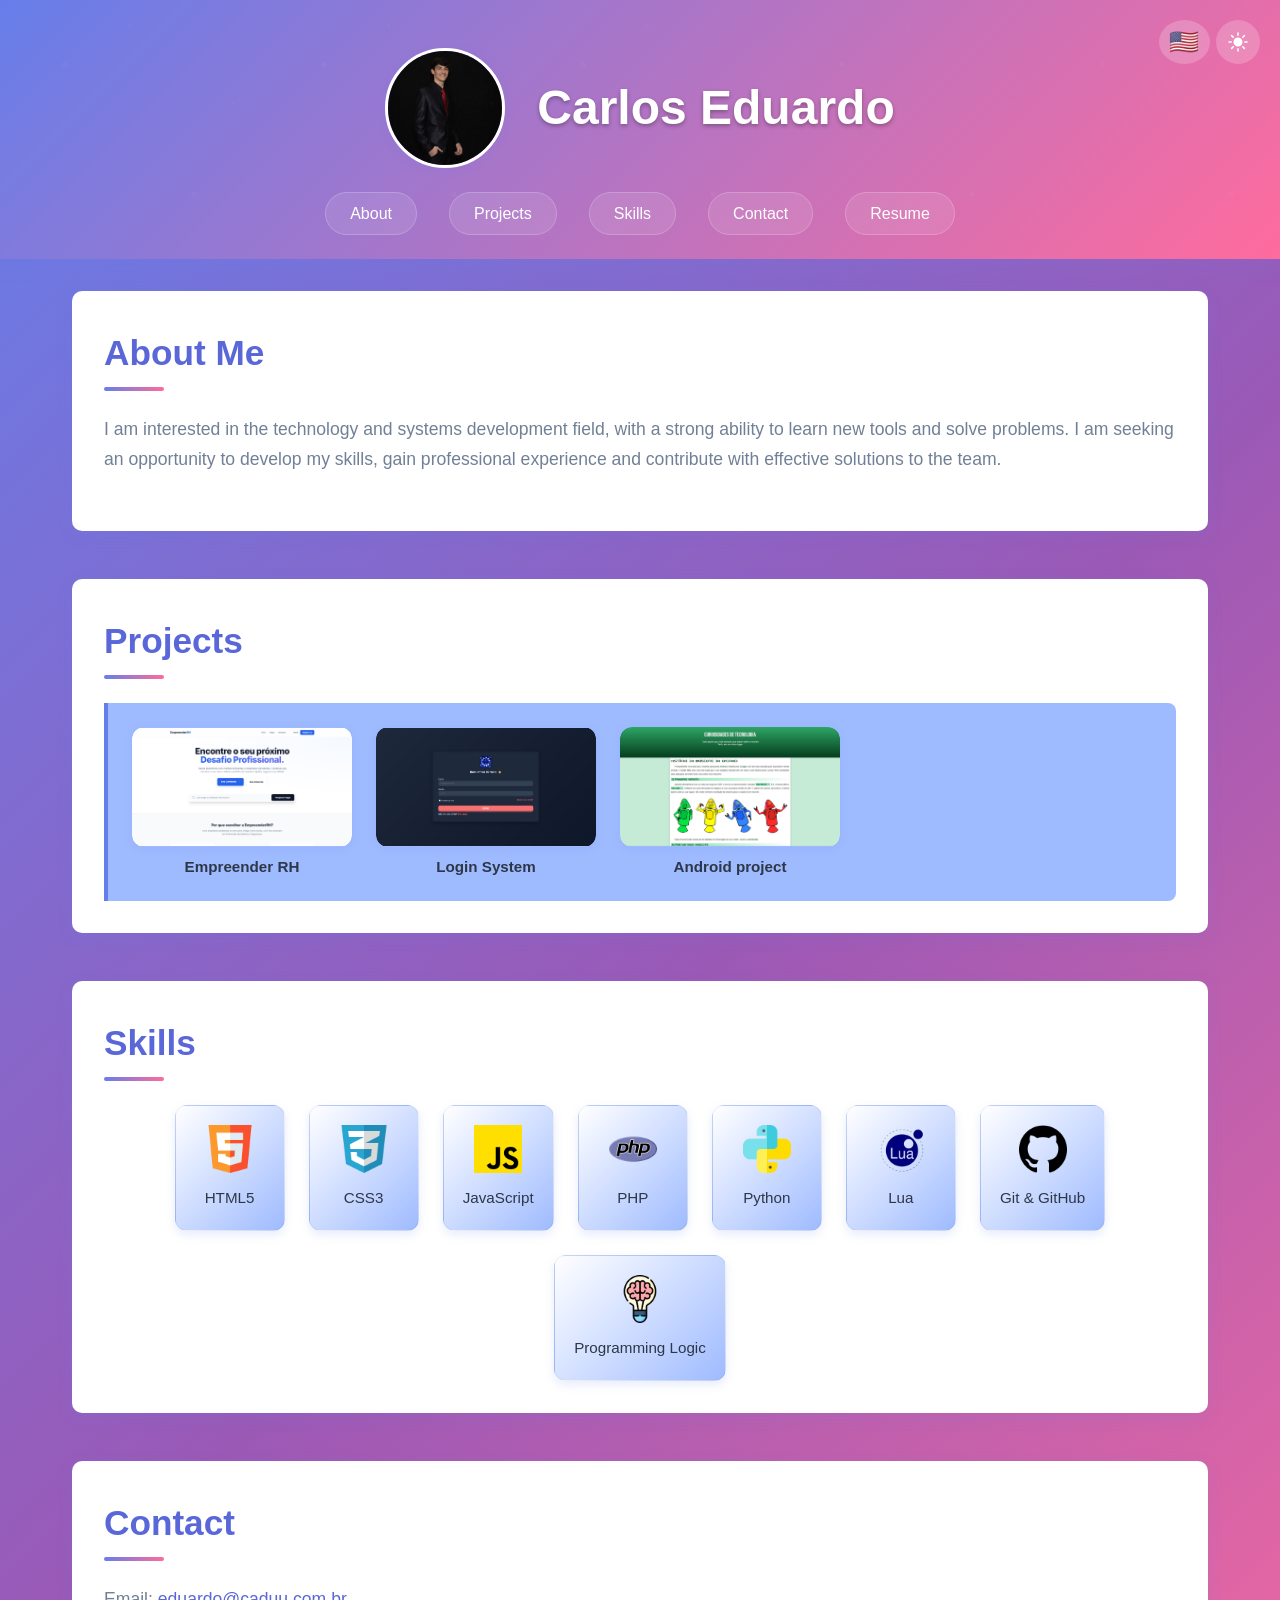
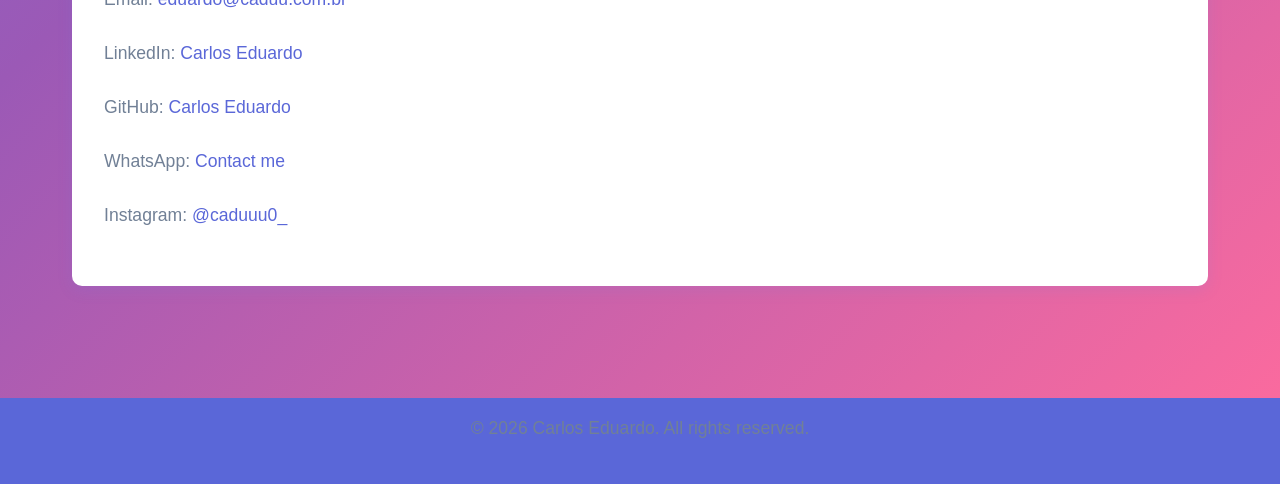
==== index.html @ 3071c684 "adicao do idioma espanhol (curriculo). troca para modal em projetos ao inves da pagina seca e cru." ====
<!DOCTYPE html>
<html lang="pt-BR">
<head>
    <meta charset="UTF-8">
    <meta name="viewport" content="width=device-width, initial-scale=1.0">
    <link rel="icon" type="image/x-icon" href="img/favicon.ico">
    <link rel="stylesheet" href="style.css">
    <title data-i18n="home.title">Portfólio Eduardo</title>
</head>
<body>
    <header>
        <div class="header-content">
            <img src="img/fotoperfil.png" alt="Foto de perfil" class="profile-img">
            <h1 data-i18n="home.name">Carlos Eduardo</h1>
        </div>
        <nav>
            <ul>
                <li><a href="#sobre" data-i18n="home.nav.about">Sobre</a></li>
                <li><a href="#projetos" data-i18n="home.nav.projects">Projetos</a></li>
                <li><a href="#habilidades" data-i18n="home.nav.skills">Habilidades</a></li>
                <li><a href="#contato" data-i18n="home.nav.contact">Contato</a></li>
                <li><a href="resume" data-i18n="home.nav.resume">Resume</a></li>
            </ul>
        </nav>
        <button id="lang-toggle" class="lang-toggle" type="button" title="Mudar idioma">
            <span class="flag-text">🇧🇷</span>
        </button>
        <button id="theme-toggle" class="theme-toggle" title="Mudar tema">
            <svg id="sun-icon" xmlns="http://www.w3.org/2000/svg" viewBox="0 0 24 24" fill="currentColor" class="icon">
                <path
                    d="M12 2.25a.75.75 0 01.75.75v2.25a.75.75 0 01-1.5 0V3a.75.75 0 01.75-.75zM7.5 12a4.5 4.5 0 119 0 4.5 4.5 0 01-9 0zM18.894 6.166a.75.75 0 00-1.06-1.06l-1.591 1.59a.75.75 0 101.06 1.061l1.591-1.59zM21.75 12a.75.75 0 01-.75.75h-2.25a.75.75 0 010-1.5H21a.75.75 0 01.75.75zM17.834 18.894a.75.75 0 001.06-1.06l-1.59-1.591a.75.75 0 10-1.061 1.06l1.59 1.591zM12 18a.75.75 0 01.75.75V21a.75.75 0 01-1.5 0v-2.25A.75.75 0 0112 18zM7.758 17.303a.75.75 0 00-1.061-1.06l-1.591 1.59a.75.75 0 001.06 1.061l1.591-1.59zM6 12a.75.75 0 01-.75.75H3a.75.75 0 010-1.5h2.25A.75.75 0 016 12zM6.697 7.757a.75.75 0 001.06-1.06l-1.59-1.591a.75.75 0 00-1.061 1.06l1.59 1.591z" />
            </svg>
            <svg id="moon-icon" xmlns="http://www.w3.org/2000/svg" viewBox="0 0 24 24" fill="currentColor"
                class="icon hidden">
                <path fill-rule="evenodd"
                    d="M9.528 1.718a.75.75 0 01.162.819A8.97 8.97 0 009 6a9 9 0 009 9 8.97 8.97 0 003.463-.69.75.75 0 01.981.98 10.503 10.503 0 01-9.694 6.46c-5.799 0-10.5-4.701-10.5-10.5 0-4.368 2.667-8.112 6.46-9.694a.75.75 0 01.818.162z"
                    clip-rule="evenodd" />
            </svg>
        </button>
    </header>
    <main>
        <section id="sobre">
            <h2 data-i18n="home.about.title">Sobre Mim</h2>
            <p data-i18n="home.about.text">Tenho interesse na área de tecnologia e desenvolvimento de sistemas,
                possuindo facilidade para aprender novas ferramentas e resolver problemas. Busco uma oportunidade para
                desenvolver minhas habilidades, adquirir experiência profissional e contribuir com soluções eficientes
                para a equipe.</p>
        </section>
        <section id="projetos">
            <h2 data-i18n="home.projects.title">Projetos</h2>
            <div class="projects-grid" role="list">
                <button type="button" class="project-tile" role="listitem" data-project="empreenderrh"
                    aria-haspopup="dialog">
                    <span class="project-tile__thumb-wrap">
                        <img src="img/projects/empreenderrh.png" alt="" class="projeto-img" width="440" height="240"
                            decoding="async">
                    </span>
                    <span class="project-tile__name" data-i18n="projects.empreenderrh.name">Empreender RH</span>
                </button>
                <button type="button" class="project-tile" role="listitem" data-project="login-eduardo"
                    aria-haspopup="dialog">
                    <span class="project-tile__thumb-wrap">
                        <img src="img/projects/loginpage.png" alt="" class="projeto-img" width="440" height="240"
                            decoding="async">
                    </span>
                    <span class="project-tile__name" data-i18n="projects.loginEduardo.name">Login System</span>
                </button>
                <button type="button" class="project-tile" role="listitem" data-project="projetoandroid"
                    aria-haspopup="dialog">
                    <span class="project-tile__thumb-wrap">
                        <img src="img/projects/projetoandroid.png" alt="" class="projeto-img" width="440" height="240"
                            decoding="async">
                    </span>
                    <span class="project-tile__name" data-i18n="projects.projetoandroid.name">Projeto Android</span>
                </button>
            </div>
        </section>
        <section id="habilidades">
            <h2 data-i18n="home.skills.title">Habilidades</h2>
            <div class="skills-grid">
                <div class="skill-card">
                    <img src="img/skills/html5.png" alt="HTML5" class="skill-icon">
                    <span class="skill-name">HTML5</span>
                </div>
                <div class="skill-card">
                    <img src="img/skills/css.png" alt="CSS3" class="skill-icon">
                    <span class="skill-name">CSS3</span>
                </div>
                <div class="skill-card">
                    <img src="img/skills/js.png" alt="JavaScript" class="skill-icon">
                    <span class="skill-name">JavaScript</span>
                </div>
                <div class="skill-card">
                    <img src="img/skills/php.png" alt="PHP" class="skill-icon">
                    <span class="skill-name">PHP</span>
                </div>
                <div class="skill-card">
                    <img src="img/skills/python.png" alt="Python" class="skill-icon">
                    <span class="skill-name">Python</span>
                </div>
                <div class="skill-card">
                    <img src="img/skills/lua.png" alt="Lua" class="skill-icon">
                    <span class="skill-name">Lua</span>
                </div>
                <div class="skill-card">
                    <img src="img/skills/github.png" alt="Git & GitHub" class="skill-icon">
                    <span class="skill-name">Git & GitHub</span>
                </div>
                <div class="skill-card">
                    <img src="img/skills/logic.png" alt="Lógica de Programação" class="skill-icon">
                    <span class="skill-name" data-i18n="home.skills.logic">Lógica de Programação</span>
                </div>
            </div>
        </section>
        <section id="contato">
            <h2 data-i18n="home.contact.title">Contato</h2>
            <p><span data-i18n="home.contact.emailLabel">Email:</span> <span id="email"><a
                        href="mailto:eduardo@caduu.com.br" target="_blank" rel="noopener noreferrer"
                        data-i18n="home.contact.emailName">eduardo@caduu.com.br</a></span></p>
            <p><span data-i18n="home.contact.linkedinLabel">LinkedIn:</span> <a href="https://linkedin.com/in/caduu"
                    target="_blank" rel="noopener noreferrer" data-i18n="home.contact.linkedinName">Carlos Eduardo</a>
            </p>
            <p><span data-i18n="home.contact.githubLabel">GitHub:</span> <a href="https://github.com/Caduu0"
                    target="_blank" rel="noopener noreferrer" data-i18n="home.contact.githubName">Carlos Eduardo</a></p>
            <p><span data-i18n="home.contact.whatsappLabel">WhatsApp:</span> <a href="https://wa.me/5547991239550"
                    target="_blank" rel="noopener noreferrer" data-i18n="home.contact.whatsappNumber">Entre em
                    contato</a></p>
            <p><span data-i18n="home.contact.instagramLabel">Instagram:</span> <a
                    href="https://www.instagram.com/caduuu0_" target="_blank" rel="noopener noreferrer"
                    data-i18n="home.contact.instagramName">@caduuu0_</a></p>
        </section>
    </main>
    <footer>
        <p data-i18n="home.footer.text">&copy; <span id="current-year"></span> Carlos Eduardo. Todos os direitos
            reservados.</p>
    </footer>
    <button id="scroll-to-top">↑</button>
    <div id="project-modal" class="project-modal" hidden data-state="closed">
        <div class="project-modal__backdrop" tabindex="-1"></div>
        <div class="project-modal__dialog" role="dialog" aria-modal="true" aria-labelledby="project-modal-title">
            <button type="button" class="project-modal__close" aria-label="Fechar">&times;</button>
            <div class="project-modal__scroll">
                <div class="project-modal__hero" data-hero-bg>
                    <div class="project-modal__hero-inner">
                        <p class="project-modal__kicker" data-field="kicker"></p>
                        <h3 class="project-modal__hero-title" data-field="heroTitle"></h3>
                        <p class="project-modal__hero-lead" data-field="heroLead"></p>
                        <div class="project-modal__hero-cta">
                            <a class="project-modal__btn project-modal__btn--primary" data-field="ctaDemo" href="#"
                                target="_blank" rel="noopener noreferrer" hidden></a>
                            <a class="project-modal__btn project-modal__btn--ghost" data-field="ctaGithub" href="#"
                                target="_blank" rel="noopener noreferrer"></a>
                        </div>
                    </div>
                </div>
                <div class="project-modal__body">
                    <h2 id="project-modal-title" class="project-modal__title" data-field="detailTitle"></h2>
                    <p class="project-modal__description" data-field="description"></p>
                    <ul class="project-modal__tags" data-field="tags" aria-label=""></ul>
                    <section class="project-modal__section" data-section="media">
                        <h3 class="project-modal__section-title" data-i18n="ui.projectModal.mediaTitle">Mídias do
                            projeto</h3>
                        <div class="project-modal__carousel" data-carousel>
                            <div class="project-modal__carousel-viewport">
                                <div class="project-modal__carousel-track" data-carousel-track></div>
                            </div>
                            <div class="project-modal__carousel-dots" data-carousel-dots hidden></div>
                        </div>
                    </section>
                    <section class="project-modal__section">
                        <h3 class="project-modal__section-title" data-i18n="ui.projectModal.linksTitle">Links</h3>
                        <div class="project-modal__links">
                            <a class="project-modal__btn project-modal__btn--link" data-field="linkDemo" href="#"
                                target="_blank" rel="noopener noreferrer" hidden></a>
                            <a class="project-modal__btn project-modal__btn--link" data-field="linkGithub" href="#"
                                target="_blank" rel="noopener noreferrer"></a>
                        </div>
                    </section>
                </div>
            </div>
        </div>
    </div>
    <script src="script.js"></script>
</body>
</html>
---- style.css ----
* {
    margin: 0;
    padding: 0;
    box-sizing: border-box;
}

:root {
    --primary-color: #667eea;
    --primary-dark: #5a67d8;
    --primary-light: #9fbbff;
    --accent-color: #ff6b9d;
    --accent-light: #ffb3c1;
    --purple-color: #9b59b6;
    --text-color: #2d3748;
    --text-light: #718096;
    --bg-color: #f7fafc;
    --white: #ffffff;
    --shadow: rgba(102, 126, 234, 0.15);
    --shadow-dark: rgba(102, 126, 234, 0.25);
}

[data-theme="dark"] {
    --primary-color: #4c51bf;
    --primary-dark: #3730a3;
    --primary-light: #6366f1;
    --accent-color: #ec4899;
    --accent-light: #f472b6;
    --purple-color: #7c3aed;
    --text-color: #e2e8f0;
    --text-light: #cbd5e1;
    --bg-color: #1a202c;
    --white: #2d3748;
    --shadow: rgba(0, 0, 0, 0.3);
    --shadow-dark: rgba(0, 0, 0, 0.5);
}

body {
    font-family: 'Segoe UI', Tahoma, Geneva, Verdana, sans-serif;
    line-height: 1.7;
    color: var(--text-color);
    background: linear-gradient(135deg, var(--primary-color) 0%, var(--purple-color) 50%, var(--accent-color) 100%);
    min-height: 100vh;
    transition: background 0.3s ease, color 0.3s ease;
    overflow-x: hidden;
}

[data-theme="dark"] body {
    background: linear-gradient(135deg, var(--bg-color) 0%, #2d1b69 50%, #4c1d95 100%);
}

h1, h2, h3 {
    color: var(--primary-dark);
    margin-bottom: 1rem;
    font-weight: 600;
}

h1 {
    font-size: clamp(2rem, 4vw, 3rem);
    color: var(--white);
    font-weight: 700;
    text-shadow: 0 2px 4px rgba(0,0,0,0.3);
}

h2 {
    font-size: clamp(1.4rem, 3vw, 2.2rem);
    position: relative;
    padding-bottom: 0.5rem;
}

h2::after {
    content: '';
    position: absolute;
    bottom: 0;
    left: 0;
    width: 60px;
    height: 4px;
    background: linear-gradient(90deg, var(--primary-color), var(--accent-color));
    border-radius: 2px;
}

h3 {
    font-size: 1.6rem;
    color: var(--accent-color);
}

p {
    margin-bottom: 1.5rem;
    color: var(--text-light);
    font-size: clamp(0.95rem, 1.6vw, 1.1rem);
}

a {
    color: var(--primary-color);
    text-decoration: none;
    transition: all 0.3s ease;
}

a:hover {
    color: var(--accent-color);
    transform: translateY(-1px);
}

a {
    color: var(--primary-dark);
    text-decoration: none;
    transition: color 0.3s ease;
}

a:hover {
    color: var(--primary-color);
}

header {
    background: linear-gradient(135deg, var(--primary-color) 0%, var(--accent-color) 100%);
    color: var(--white);
    padding: 3rem 0 2rem;
    position: relative;
    box-shadow: 0 4px 20px var(--shadow);
    transition: background 0.3s ease;
}

[data-theme="dark"] header {
    background: linear-gradient(135deg, var(--bg-color) 0%, var(--purple-color) 100%);
}

.header-content {
    display: flex;
    align-items: center;
    justify-content: center;
    gap: 2rem;
}

.profile-img {
    width: 120px;
    height: 120px;
    object-fit: cover;
    border-radius: 50%;
    box-shadow: 0 2px 8px var(--shadow);
    border: 3px solid var(--white);
    cursor: pointer;
    transition: all 0.3s ease;
}

.profile-img:hover {
    transform: scale(1.5) rotate(5deg);
    box-shadow: 0 6px 20px var(--shadow-dark);
}

.header-content h1 {
    margin-bottom: 0;
}

header::before {
    content: '';
    position: absolute;
    top: 0;
    left: 0;
    right: 0;
    bottom: 0;
    background: url('data:image/svg+xml,<svg xmlns="http://www.w3.org/2000/svg" viewBox="0 0 100 100"><defs><pattern id="grain" width="100" height="100" patternUnits="userSpaceOnUse"><circle cx="25" cy="25" r="1" fill="rgba(255,255,255,0.1)"/><circle cx="75" cy="75" r="1" fill="rgba(255,255,255,0.1)"/><circle cx="50" cy="10" r="0.5" fill="rgba(255,255,255,0.1)"/><circle cx="90" cy="40" r="0.5" fill="rgba(255,255,255,0.1)"/></pattern></defs><rect width="100" height="100" fill="url(%23grain)"/></svg>');
    opacity: 0.3;
    pointer-events: none;
}

nav ul {
    list-style: none;
    display: flex;
    justify-content: center;
    gap: 2rem;
    margin-top: 2rem;
    position: relative;
    z-index: 1;
}

nav li {
    display: inline;
}

nav a {
    color: var(--white);
    font-weight: 500;
    padding: 0.75rem 1.5rem;
    border-radius: 30px;
    transition: all 0.3s ease;
    background: rgba(255, 255, 255, 0.1);
    -webkit-backdrop-filter: blur(10px);
    -moz-backdrop-filter: blur(10px);
    -ms-backdrop-filter: blur(10px);
    -o-backdrop-filter: blur(10px);
    backdrop-filter: blur(10px);
    border: 1px solid rgba(255, 255, 255, 0.2);
}

nav a:hover {
    background: linear-gradient(135deg, var(--primary-color), var(--accent-color));
    color: var(--white);
    transform: translateY(-2px);
    box-shadow: 0 6px 20px rgba(102, 126, 234, 0.4);
    border: none;
    outline: none;
}

#scroll-to-top {
    position: fixed;
    bottom: 20px;
    right: 20px;
    background-color: var(--primary-color);
    color: transparent;
    border: none;
    border-radius: 50%;
    width: 50px;
    height: 50px;
    font-size: 1.5rem;
    cursor: pointer;
    box-shadow: 0 2px 10px var(--shadow);
    transition: background-color 0.3s ease, transform 0.3s ease;
    z-index: 1000;
    background-image: url("data:image/svg+xml,%3Csvg width='24' height='24' viewBox='0 0 24 24' fill='none' xmlns='http://www.w3.org/2000/svg'%3E%3Cpath d='M12 19V5M12 5l-7 7M12 5l7 7' stroke='white' stroke-width='2' stroke-linecap='round' stroke-linejoin='round'/%3E%3C/svg%3E");
    background-repeat: no-repeat;
    background-position: center;
    background-size: 24px 24px;
}

#scroll-to-top:hover {
    background-color: var(--primary-dark);
    transform: translateY(-2px);
}

section {
    opacity: 0;
    transform: translateY(20px);
    transition: opacity 0.6s ease, transform 0.6s ease;
}

section.fade-in {
    opacity: 1;
    transform: translateY(0);
}

main {
    max-width: 1200px;
    margin: 0 auto;
    padding: 2rem;
}

section {
    margin-bottom: 3rem;
    padding: 2rem;
    background-color: var(--white);
    border-radius: 10px;
    box-shadow: 0 4px 15px var(--shadow);
    transition: background-color 0.3s ease;
}

[data-theme="dark"] section {
    background-color: var(--bg-color);
}

section h2 {
    margin-bottom: 1.5rem;
}

#projetos .projects-grid {
    margin-bottom: 0;
    padding: 1.5rem;
    border-left: 4px solid var(--primary-color);
    background-color: var(--primary-light);
    border-radius: 0 8px 8px 0;
    display: flex;
    flex-wrap: wrap;
    align-items: stretch;
    justify-content: flex-start;
    gap: 1.5rem;
}

.project-tile {
    display: flex;
    flex-direction: column;
    align-items: center;
    gap: 0.65rem;
    max-width: 220px;
    padding: 0;
    margin: 0;
    border: none;
    background: transparent;
    font: inherit;
    color: inherit;
    text-align: center;
    cursor: pointer;
    border-radius: 14px;
    transition: transform 0.25s ease, box-shadow 0.25s ease;
}

.project-tile:focus-visible {
    outline: 3px solid var(--primary-dark);
    outline-offset: 4px;
}

.project-tile__thumb-wrap {
    display: block;
    border-radius: 12px;
    overflow: hidden;
    box-shadow: 0 2px 8px var(--shadow);
    transition: box-shadow 0.3s ease, transform 0.3s ease;
}

.project-tile:hover .project-tile__thumb-wrap,
.project-tile:focus-visible .project-tile__thumb-wrap {
    transform: translateY(-5px);
    box-shadow: 0 8px 20px var(--shadow-dark);
}

.project-tile__name {
    font-size: 0.95rem;
    font-weight: 600;
    color: var(--text-color);
    line-height: 1.3;
}

[data-theme="dark"] .project-tile__name {
    color: var(--text-color);
}

.projeto-img {
    width: 220px;
    height: 120px;
    object-fit: contain;
    border-radius: 12px;
    display: block;
    transition: transform 0.3s ease;
}

.project-tile:hover .projeto-img {
    transform: scale(1.03);
}

.project-modal {
    position: fixed;
    inset: 0;
    z-index: 10050;
    display: flex;
    align-items: flex-start;
    justify-content: center;
    padding: clamp(0.75rem, 3vw, 2rem);
    box-sizing: border-box;
}

.project-modal[hidden] {
    display: none !important;
}

.project-modal__backdrop {
    position: absolute;
    inset: 0;
    background: rgba(45, 55, 72, 0.45);
    -webkit-backdrop-filter: blur(8px);
    backdrop-filter: blur(8px);
}

[data-theme="dark"] .project-modal__backdrop {
    background: rgba(0, 0, 0, 0.72);
}

.project-modal__dialog {
    position: relative;
    width: min(920px, 100%);
    max-height: min(92vh, 900px);
    margin-top: clamp(0.5rem, 4vh, 2rem);
    background: var(--white);
    color: var(--text-color);
    border-radius: 14px;
    box-shadow: 0 4px 15px var(--shadow);
    border: 1px solid rgba(0, 0, 0, 0.06);
    overflow: hidden;
    display: flex;
    flex-direction: column;
    transition: background-color 0.3s ease, color 0.3s ease, border-color 0.3s ease, box-shadow 0.3s ease;
}

[data-theme="dark"] .project-modal__dialog {
    border-color: rgba(255, 255, 255, 0.08);
    box-shadow: 0 20px 50px var(--shadow-dark);
}

.project-modal__close {
    position: absolute;
    top: 14px;
    right: 14px;
    z-index: 3;
    width: 40px;
    height: 40px;
    border-radius: 50%;
    border: none;
    background: rgba(255, 255, 255, 0.92);
    color: var(--primary-dark);
    font-size: 1.5rem;
    line-height: 1;
    cursor: pointer;
    display: flex;
    align-items: center;
    justify-content: center;
    box-shadow: 0 2px 8px var(--shadow);
    transition: background 0.2s ease, transform 0.2s ease, color 0.2s ease;
}

.project-modal__close:hover {
    background: var(--white);
    color: var(--accent-color);
    transform: scale(1.05);
}

[data-theme="dark"] .project-modal__close {
    background: rgba(0, 0, 0, 0.45);
    color: #f1f5f9;
    box-shadow: 0 2px 12px rgba(0, 0, 0, 0.35);
}

[data-theme="dark"] .project-modal__close:hover {
    background: rgba(0, 0, 0, 0.65);
    color: var(--accent-light);
}

.project-modal__scroll {
    overflow-y: auto;
    max-height: min(92vh, 900px);
    scrollbar-width: thin;
    scrollbar-color: var(--primary-light) transparent;
}

.project-modal__scroll::-webkit-scrollbar {
    width: 8px;
}

.project-modal__scroll::-webkit-scrollbar-thumb {
    background: var(--primary-light);
    border-radius: 8px;
}

[data-theme="dark"] .project-modal__scroll::-webkit-scrollbar-thumb {
    background: rgba(255, 255, 255, 0.22);
}

.project-modal__hero {
    position: relative;
    min-height: clamp(220px, 32vw, 320px);
    background-color: var(--primary-light);
    background-image:
        linear-gradient(105deg, rgba(255, 255, 255, 0.96) 0%, rgba(255, 255, 255, 0.88) 38%, rgba(255, 255, 255, 0.42) 100%),
        var(--pm-hero-image, linear-gradient(135deg, var(--primary-light) 0%, var(--accent-light) 100%));
    background-size: cover;
    background-position: center right;
    border-bottom: 1px solid rgba(0, 0, 0, 0.06);
}

[data-theme="dark"] .project-modal__hero {
    background-color: #0f1014;
    background-image:
        linear-gradient(105deg, rgba(26, 32, 44, 0.96) 0%, rgba(26, 32, 44, 0.88) 40%, rgba(26, 32, 44, 0.35) 100%),
        var(--pm-hero-image, linear-gradient(135deg, var(--primary-dark) 0%, var(--purple-color) 100%));
    border-bottom-color: rgba(255, 255, 255, 0.08);
}

.project-modal__hero-inner {
    position: relative;
    z-index: 1;
    padding: clamp(1.75rem, 4vw, 2.75rem) clamp(1.25rem, 4vw, 2.5rem);
    max-width: 28rem;
}

.project-modal__kicker {
    font-size: 0.72rem;
    letter-spacing: 0.14em;
    text-transform: uppercase;
    color: var(--text-light);
    margin: 0 0 0.5rem;
    font-weight: 600;
}

.project-modal__hero-title {
    font-family: 'Segoe UI', system-ui, sans-serif;
    font-size: clamp(1.5rem, 4vw, 2.1rem);
    font-weight: 700;
    margin: 0 0 0.75rem;
    line-height: 1.15;
    color: var(--primary-dark);
}

[data-theme="dark"] .project-modal__hero-title {
    color: var(--text-color);
}

.project-modal__hero-title::after {
    display: none;
}

.project-modal__hero-lead {
    margin: 0 0 1.25rem;
    font-size: 0.95rem;
    line-height: 1.55;
    color: var(--text-light);
}

.project-modal__hero-cta {
    display: flex;
    flex-wrap: wrap;
    gap: 0.65rem;
}

.project-modal__btn {
    display: inline-flex;
    align-items: center;
    justify-content: center;
    padding: 0.55rem 1.15rem;
    border-radius: 999px;
    font-size: 0.9rem;
    font-weight: 600;
    text-decoration: none;
    border: none;
    cursor: pointer;
    transition: transform 0.15s ease, box-shadow 0.15s ease, background 0.15s ease, color 0.15s ease, opacity 0.15s ease;
    font-family: inherit;
    overflow: hidden;
    box-shadow: none;
    -webkit-backface-visibility: hidden;
    backface-visibility: hidden;
}

.project-modal .project-modal__btn[hidden] {
    display: none !important;
}

.project-modal__btn--primary {
    background: linear-gradient(135deg, var(--primary-color), var(--accent-color));
    background-size: 100% 100%;
    color: #fff;
    /* sombra neutra: evita “borda” roxa cortada nas curvas do gradiente */
    box-shadow: 0 4px 14px rgba(15, 23, 42, 0.12);
}

.project-modal__btn--primary:hover {
    transform: translateY(-1px);
    box-shadow: 0 8px 22px rgba(15, 23, 42, 0.16);
    opacity: 0.98;
}

[data-theme="dark"] .project-modal__btn--primary {
    box-shadow: 0 4px 18px rgba(0, 0, 0, 0.35);
}

[data-theme="dark"] .project-modal__btn--primary:hover {
    box-shadow: 0 8px 26px rgba(0, 0, 0, 0.45);
}

.project-modal__btn--ghost {
    background: rgba(255, 255, 255, 0.92);
    color: var(--primary-dark);
    box-shadow: inset 0 0 0 1px rgba(102, 126, 234, 0.35);
}

.project-modal__btn--ghost:hover {
    background: var(--white);
    color: var(--accent-color);
    box-shadow: inset 0 0 0 1px rgba(236, 72, 153, 0.45);
}

[data-theme="dark"] .project-modal__btn--ghost {
    background: rgba(255, 255, 255, 0.08);
    color: var(--text-color);
    box-shadow: inset 0 0 0 1px rgba(255, 255, 255, 0.2);
}

[data-theme="dark"] .project-modal__btn--ghost:hover {
    background: rgba(255, 255, 255, 0.12);
    color: var(--accent-light);
    box-shadow: inset 0 0 0 1px rgba(255, 255, 255, 0.32);
}

.project-modal__btn--link {
    flex: 1 1 140px;
    min-height: 46px;
    border-radius: 12px;
    background: linear-gradient(135deg, var(--white), var(--primary-light));
    background-size: 100% 100%;
    color: var(--text-color);
    box-shadow: 0 2px 10px rgba(15, 23, 42, 0.07);
}

.project-modal__btn--link:hover {
    box-shadow:
        0 2px 10px rgba(15, 23, 42, 0.08),
        0 0 0 1px rgba(102, 126, 234, 0.28);
    transform: translateY(-1px);
}

[data-theme="dark"] .project-modal__btn--link {
    background: linear-gradient(135deg, var(--bg-color), var(--primary-dark));
    background-size: 100% 100%;
    color: var(--text-color);
    box-shadow: 0 2px 12px rgba(0, 0, 0, 0.28);
}

[data-theme="dark"] .project-modal__btn--link:hover {
    box-shadow:
        0 2px 14px rgba(0, 0, 0, 0.35),
        0 0 0 1px rgba(129, 140, 248, 0.35);
    background: linear-gradient(135deg, var(--primary-dark), var(--purple-color));
    background-size: 100% 100%;
}

.project-modal__btn:focus-visible {
    outline: 2px solid var(--primary-color);
    outline-offset: 3px;
}

.project-modal__body {
    padding: clamp(1.25rem, 3vw, 2rem) clamp(1.25rem, 3vw, 2rem) 2rem;
    background: var(--white);
}

.project-modal__title {
    font-size: clamp(1.35rem, 3vw, 1.75rem);
    margin: 0 0 0.75rem;
    color: var(--primary-dark);
    font-weight: 700;
}

[data-theme="dark"] .project-modal__title {
    color: var(--text-color);
}

.project-modal__title::after {
    display: none;
}

.project-modal__description {
    margin: 0 0 1.25rem;
    font-size: 0.95rem;
    line-height: 1.65;
    color: var(--text-light);
}

.project-modal__tags {
    list-style: none;
    display: flex;
    flex-wrap: wrap;
    gap: 0.5rem;
    margin: 0 0 1.75rem;
    padding: 0;
}

.project-modal__tags li {
    font-size: 0.78rem;
    font-weight: 600;
    letter-spacing: 0.03em;
    padding: 0.35rem 0.75rem;
    border-radius: 999px;
    background: linear-gradient(135deg, rgba(159, 187, 255, 0.45), rgba(255, 179, 193, 0.25));
    border: 1px solid rgba(90, 103, 216, 0.28);
    color: var(--text-color);
}

[data-theme="dark"] .project-modal__tags li {
    background: linear-gradient(135deg, var(--primary-dark), rgba(124, 58, 237, 0.35));
    border-color: rgba(255, 255, 255, 0.12);
    color: var(--text-color);
}

.project-modal__section {
    margin-bottom: 1.5rem;
}

.project-modal__section:last-child {
    margin-bottom: 0;
}

.project-modal__section-title {
    font-size: 1rem;
    font-weight: 700;
    margin: 0 0 0.85rem;
    color: var(--accent-color);
}

.project-modal__section-title::after {
    display: none;
}

.project-modal__carousel-viewport {
    overflow: hidden;
    border-radius: 12px;
    border: 1px solid rgba(0, 0, 0, 0.06);
    background: var(--bg-color);
    box-shadow: 0 2px 8px var(--shadow);
}

[data-theme="dark"] .project-modal__carousel-viewport {
    border-color: rgba(255, 255, 255, 0.08);
    background: rgba(0, 0, 0, 0.25);
}

.project-modal__carousel-track {
    display: flex;
    transition: transform 0.35s ease;
}

.project-modal__carousel-slide {
    flex: 0 0 100%;
    min-width: 0;
}

.project-modal__carousel-slide img {
    width: 100%;
    height: auto;
    max-height: min(340px, 48vh);
    object-fit: contain;
    display: block;
    background: var(--bg-color);
}

[data-theme="dark"] .project-modal__carousel-slide img {
    background: #0a0a0c;
}

.project-modal__carousel-dots {
    display: flex;
    justify-content: center;
    gap: 0.45rem;
    margin-top: 0.75rem;
}

.project-modal__carousel-dot {
    width: 8px;
    height: 8px;
    border-radius: 50%;
    border: none;
    padding: 0;
    background: rgba(90, 103, 216, 0.35);
    cursor: pointer;
    transition: transform 0.15s ease, background 0.15s ease;
}

[data-theme="dark"] .project-modal__carousel-dot {
    background: rgba(255, 255, 255, 0.25);
}

.project-modal__carousel-dot[aria-current="true"] {
    background: var(--accent-color);
    transform: scale(1.15);
}

[data-theme="dark"] .project-modal__carousel-dot[aria-current="true"] {
    background: var(--accent-light);
}

.project-modal__links {
    display: flex;
    flex-wrap: wrap;
    gap: 0.65rem;
}

#projetos h3 {
    color: var(--primary-dark);
    margin-bottom: 0.5rem;
}

.skills-grid {
    display: flex;
    flex-wrap: wrap;
    gap: 1.5rem;
    margin-top: 1.5rem;
    justify-content: center;
}

.skill-card {
    background: linear-gradient(135deg, var(--white), var(--primary-light));
    color: var(--text-color);
    padding: 1.2rem;
    border-radius: 12px;
    font-size: 0.95rem;
    font-weight: 500;
    box-shadow: 0 4px 10px var(--shadow);
    transition: all 0.3s ease;
    cursor: default;
    display: flex;
    flex-direction: column;
    align-items: center;
    gap: 0.75rem;
    border: 1px solid rgba(0, 0, 0, 0.05);
    min-width: 110px;
}

.skill-icon {
    width: 48px;
    height: 48px;
    object-fit: contain;
    transition: transform 0.3s ease;
}

.skill-card:hover {
    transform: translateY(-5px);
    box-shadow: 0 8px 20px var(--shadow-dark);
}

.skill-card:hover .skill-icon {
    transform: scale(1.1);
}

[data-theme="dark"] .skill-card {
    background: linear-gradient(135deg, var(--bg-color), var(--primary-dark));
    color: var(--white);
    border: 1px solid rgba(255, 255, 255, 0.1);
}

[data-theme="dark"] .skill-card:hover {
    background: linear-gradient(135deg, var(--primary-dark), var(--purple-color));
}

#contato p {
    font-size: 1.1rem;
}

footer {
    background-color: var(--primary-dark);
    color: var(--white);
    text-align: center;
    padding: 1rem 0;
    margin-top: 2rem;
    transition: background-color 0.3s ease;
}

[data-theme="dark"] footer {
    background-color: var(--bg-color);
    color: var(--text-color);
}

.theme-toggle {
    position: absolute;
    top: 20px;
    right: 20px;
    background: none;
    border: none;
    cursor: pointer;
    padding: 10px;
    border-radius: 50%;
    background-color: rgba(255, 255, 255, 0.2);
    transition: background-color 0.3s ease;
    display: flex;
    align-items: center;
    justify-content: center;
}

.theme-toggle:hover {
    background-color: rgba(255, 255, 255, 0.3);
}

.icon {
    width: 24px;
    height: 24px;
    color: var(--white);
    transition: opacity 0.3s ease;
}

.hidden {
    opacity: 0;
    position: absolute;
}

.lang-toggle {
    position: absolute;
    top: 20px;
    right: 70px;
    background: none;
    border: none;
    cursor: pointer;
    padding: 10px;
    border-radius: 50%;
    background-color: rgba(255, 255, 255, 0.2);
    transition: background-color 0.3s ease;
    display: flex;
    align-items: center;
    justify-content: center;
}

.lang-toggle:hover {
    background-color: rgba(255, 255, 255, 0.3);
}

.flag-text {
    font-size: 24px;
    line-height: 1;
    color: var(--white);
    font-weight: 700;
    letter-spacing: 1px;
}

.btn-primary {
    display: inline-flex;
    align-items: center;
    justify-content: center;
    padding: 0.6rem;
    border-radius: 999px;
    border: none;
    background: linear-gradient(135deg, var(--primary-color), var(--accent-color));
    color: var(--white);
    font-weight: 500;
    font-size: 0.95rem;
    cursor: pointer;
    text-decoration: none;
    box-shadow: 0 4px 12px var(--shadow);
    transition: transform 0.2s ease, box-shadow 0.2s ease, opacity 0.2s ease, padding 0.25s ease;
    white-space: nowrap;
    overflow: hidden;
    min-width: 52px;
}

.btn-primary:hover {
    transform: translateY(-2px) scale(1.02);
    box-shadow: 0 6px 18px var(--shadow-dark);
    opacity: 0.95;
    padding: 0.6rem 1.4rem;
}

.btn-primary span {
    opacity: 0;
    max-width: 0;
    margin-left: 0;
    overflow: hidden;
    transition: opacity 0.2s ease, max-width 0.25s ease, margin-left 0.25s ease;
}

.btn-primary:hover span {
    opacity: 1;
    max-width: 220px;
    margin-left: 0.5rem;
}

.btn-primary.btn-fixed-bottom-right {
    position: fixed;
    bottom: 84px;
    right: 20px;
    z-index: 1100;
}

.resume-card {
    max-width: 1000px;
    margin: 2rem auto;
    background: var(--white);
    color: var(--text-color);
    border-radius: 12px;
    box-shadow: 0 20px 45px var(--shadow);
    overflow: hidden;
}

[data-theme="dark"] .resume-card {
    background: var(--bg-color);
}

.resume-header {
    display: flex;
    justify-content: space-between;
    align-items: flex-start;
    padding: 2rem;
    border-bottom: 1px solid rgba(0, 0, 0, 0.05);
    background: linear-gradient(135deg, var(--white), var(--primary-light));
    color: var(--text-color);
}

[data-theme="dark"] .resume-header {
    background: linear-gradient(135deg, var(--bg-color), #2d1b69);
    border-bottom-color: rgba(255, 255, 255, 0.08);
}

.profile-top-left {
    display: flex;
    align-items: center;
    gap: 1rem;
}

.profile-controls {
    margin-left: 1.25rem;
    display: flex;
    align-items: center;
    gap: 0.5rem;
    position: relative;
    z-index: 2;
}

.resume-header .theme-toggle,
.resume-header .lang-toggle {
    position: static;
    pointer-events: auto;
}

.resume-header .profile-photo {
    width: 84px;
    height: 84px;
    border-radius: 50%;
    object-fit: cover;
    border: 2px solid var(--accent-color);
    background: var(--bg-color);
}

.resume-header h1 {
    margin: 0;
    font-size: 1.7rem;
    letter-spacing: 0.3px;
    color: var(--text-color);
    text-shadow: none;
}

.resume-header .subtitle {
    margin: 0.25rem 0 0;
    color: var(--accent-color);
    font-weight: 600;
}

.profile-meta p {
    margin: 2px 0;
    color: var(--text-light);
    line-height: 1.4;
    font-size: 0.95rem;
}

.resume-card .grid {
    display: grid;
    grid-template-columns: 1fr 2fr;
    gap: 1.5rem;
    padding: 1.75rem;
}

.side-panel {
    border-right: 1px solid rgba(0, 0, 0, 0.05);
}

[data-theme="dark"] .side-panel {
    border-right-color: rgba(255, 255, 255, 0.08);
}

.side-panel section,
.content-panel section {
    margin-bottom: 1.5rem;
    background: transparent;
    padding: 0;
    box-shadow: none;
}

.side-panel h2,
.content-panel h2 {
    font-size: 0.9rem;
    color: var(--accent-color);
    text-transform: uppercase;
    letter-spacing: 1px;
    margin: 0 0 0.5rem;
}

.side-panel p,
.content-panel p,
.side-panel ul,
.content-panel ul {
    font-size: 0.95rem;
    color: var(--text-light);
    margin: 0;
}

.side-panel ul,
.content-panel ul {
    padding-left: 1.25rem;
    margin-top: 0.5rem;
}

.side-panel li,
.content-panel li {
    margin-bottom: 0.35rem;
}

.content-panel section {
    margin-bottom: 1.75rem;
}

.content-panel h3 {
    font-size: 1.05rem;
    margin: 0 0 0.25rem;
    color: var(--primary-dark);
}

.experience-item .time {
    font-size: 0.9rem;
    color: var(--text-light);
    margin-top: 0;
}

@media (max-width: 860px) {
    .resume-card {
        margin: 1rem;
    }

    .resume-card .grid {
        grid-template-columns: 1fr;
    }

    .side-panel {
        border-right: none;
        border-bottom: 1px solid rgba(0, 0, 0, 0.05);
        padding-bottom: 1.5rem;
        margin-bottom: 1.5rem;
    }

    [data-theme="dark"] .side-panel {
        border-bottom-color: rgba(255, 255, 255, 0.08);
    }

    .resume-header {
        flex-direction: column;
        gap: 1rem;
        align-items: flex-start;
    }

    .profile-controls {
        margin-left: 0;
    }
}

@media (max-width: 768px) {
    header {
        padding: 2rem 1rem 1.5rem;
    }

    .header-content {
        flex-direction: column;
        text-align: center;
        gap: 1rem;
    }

    .profile-img {
        width: 96px;
        height: 96px;
    }

    nav ul {
        flex-direction: column;
        gap: 1rem;
        margin-top: 1.2rem;
        align-items: center;
        width: 100%;
    }

    nav li {
        width: 100%;
        display: flex;
        justify-content: center;
    }

    nav a {
        display: inline-block;
        width: min(280px, 85vw);
        text-align: center;
    }

    main {
        padding: 1rem;
    }

    section {
        padding: 1rem;
    }

    h1 {
        font-size: 2rem;
    }

    h2 {
        font-size: 1.5rem;
    }

    #projetos .projects-grid {
        flex-direction: column;
        align-items: flex-start;
    }

    .project-tile {
        max-width: 100%;
        flex-direction: row;
        align-items: center;
        gap: 1rem;
        text-align: left;
    }

    .projeto-img {
        width: 100%;
        max-width: 180px;
        height: auto;
    }

    .theme-toggle {
        top: 14px;
        right: 14px;
    }

    .lang-toggle {
        top: 14px;
        right: 62px;
    }

    #scroll-to-top {
        width: 46px;
        height: 46px;
        bottom: 14px;
        right: 14px;
    }

    .btn-primary.btn-fixed-bottom-right {
        bottom: 68px;
        right: 14px;
        padding: 0.6rem;
        min-width: 52px;
        max-width: 52px;
    }

    .btn-primary {
        padding: 0.6rem 1rem;
    }

    .btn-primary.btn-fixed-bottom-right span {
        opacity: 0;
        max-width: 0;
        margin-left: 0;
    }
}

@media (max-width: 480px) {
    main {
        padding: 0.75rem;
    }

    section {
        padding: 0.9rem;
        margin-bottom: 1.2rem;
    }

    .resume-header {
        padding: 1.2rem;
    }

    .resume-card .grid {
        padding: 1rem;
    }

    .profile-top-left {
        flex-direction: column;
        align-items: flex-start;
    }

    .resume-header .profile-photo {
        width: 72px;
        height: 72px;
    }
}

@media (min-width: 1440px) {
    main {
        max-width: 1320px;
    }

    .resume-card {
        max-width: 1180px;
    }
}

@media (min-width: 1920px) {
    html {
        font-size: 18px;
    }

    main {
        max-width: 1480px;
    }
}

@media (hover: none) {
    .profile-img:hover,
    .project-tile:hover .project-tile__thumb-wrap,
    .project-tile:hover .projeto-img,
    .btn-primary:hover {
        transform: none;
        box-shadow: inherit;
    }
}
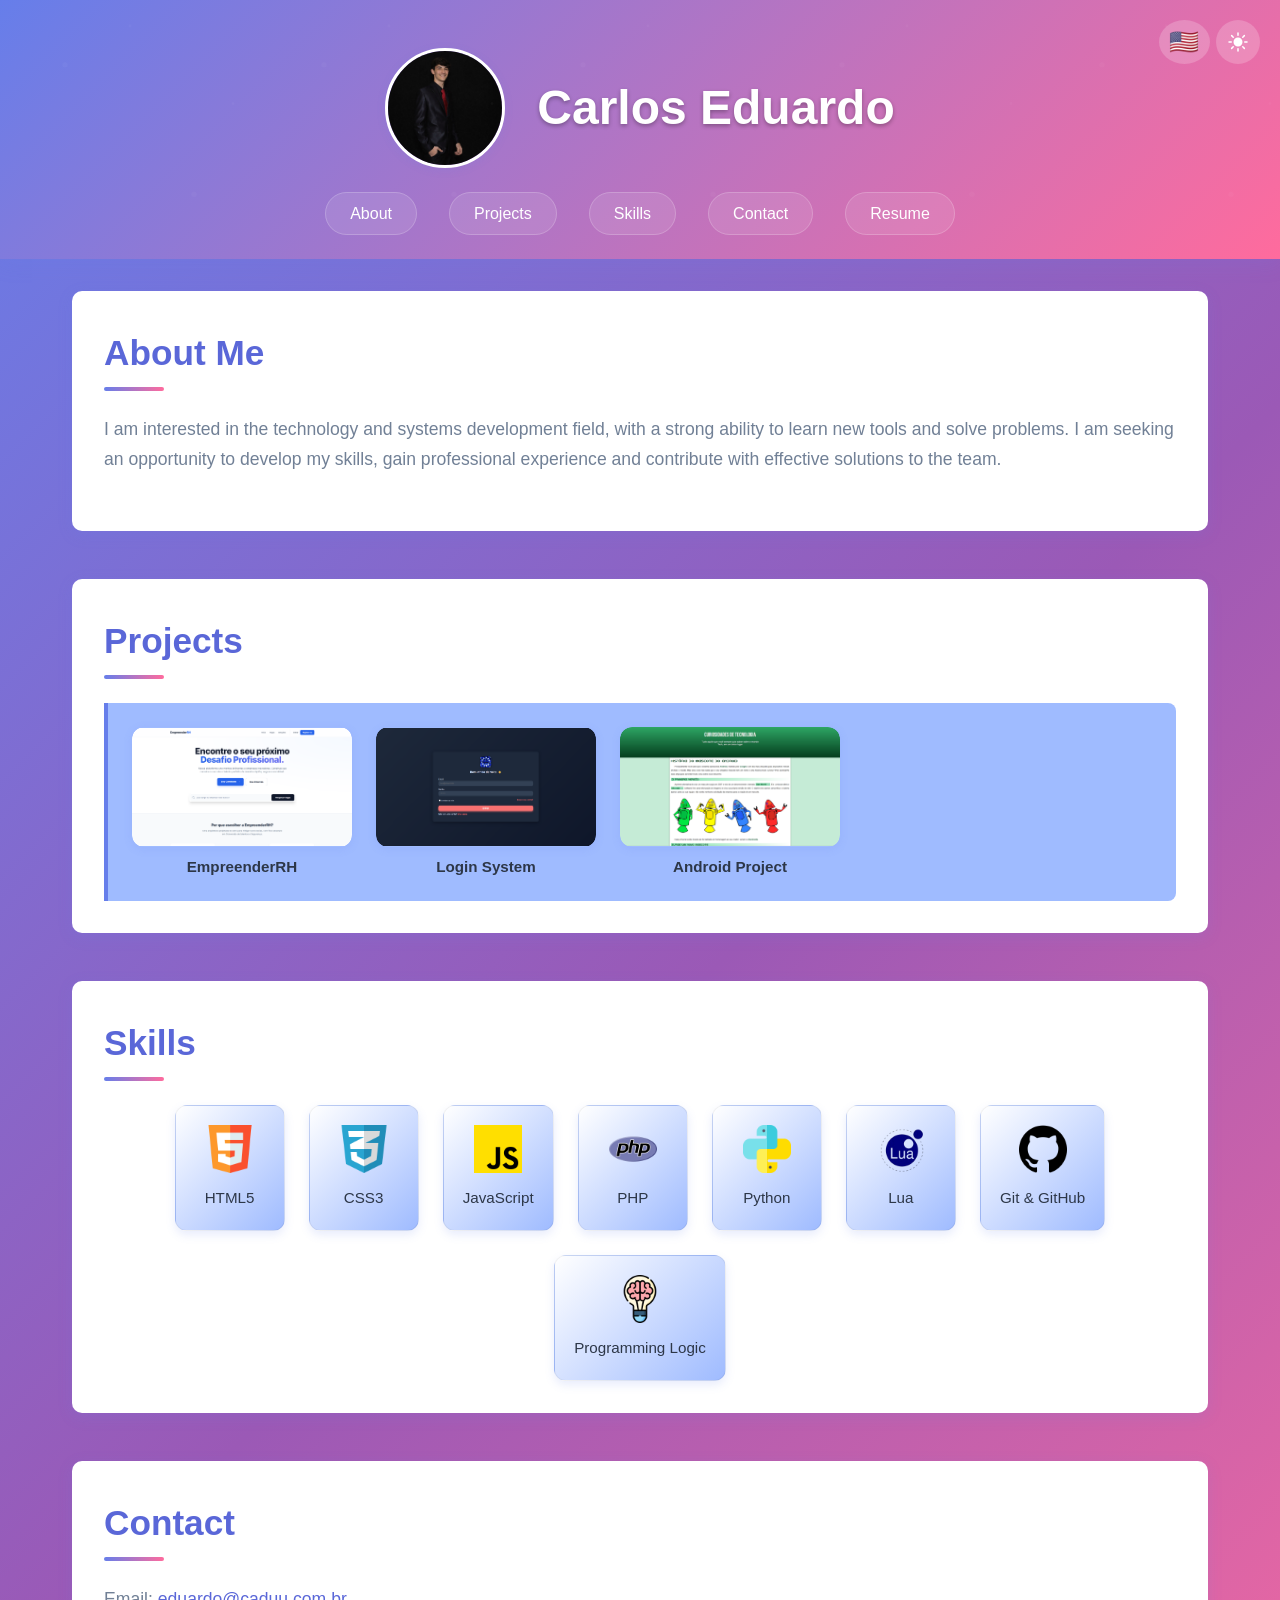
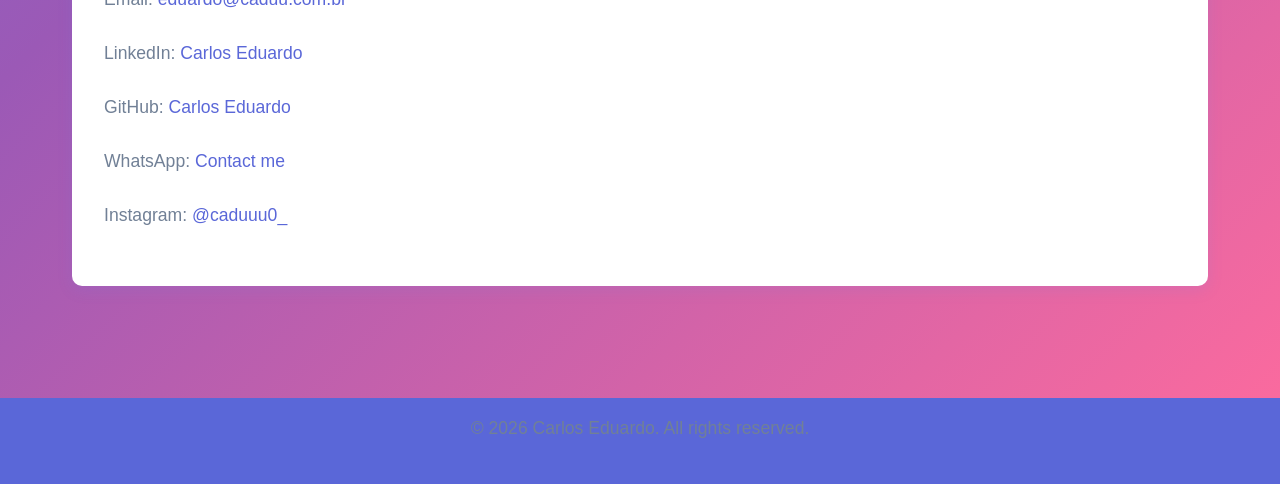
==== commit 60b9dae4: "adicao da nova logo" ====
--- a/index.html
+++ b/index.html
@@ -3,7 +3,7 @@
 <head>
     <meta charset="UTF-8">
     <meta name="viewport" content="width=device-width, initial-scale=1.0">
-    <link rel="icon" type="image/x-icon" href="img/favicon.ico">
+    <link rel="icon" type="image/x-icon" href="img/icon.ico">
     <link rel="stylesheet" href="style.css">
     <title data-i18n="home.title">Portfólio Eduardo</title>
 </head>
--- a/style.css
+++ b/style.css
@@ -139,11 +139,6 @@
     border: 3px solid var(--white);
     cursor: pointer;
     transition: all 0.3s ease;
-}
-
-.profile-img:hover {
-    transform: scale(1.5) rotate(5deg);
-    box-shadow: 0 6px 20px var(--shadow-dark);
 }
 
 .header-content h1 {
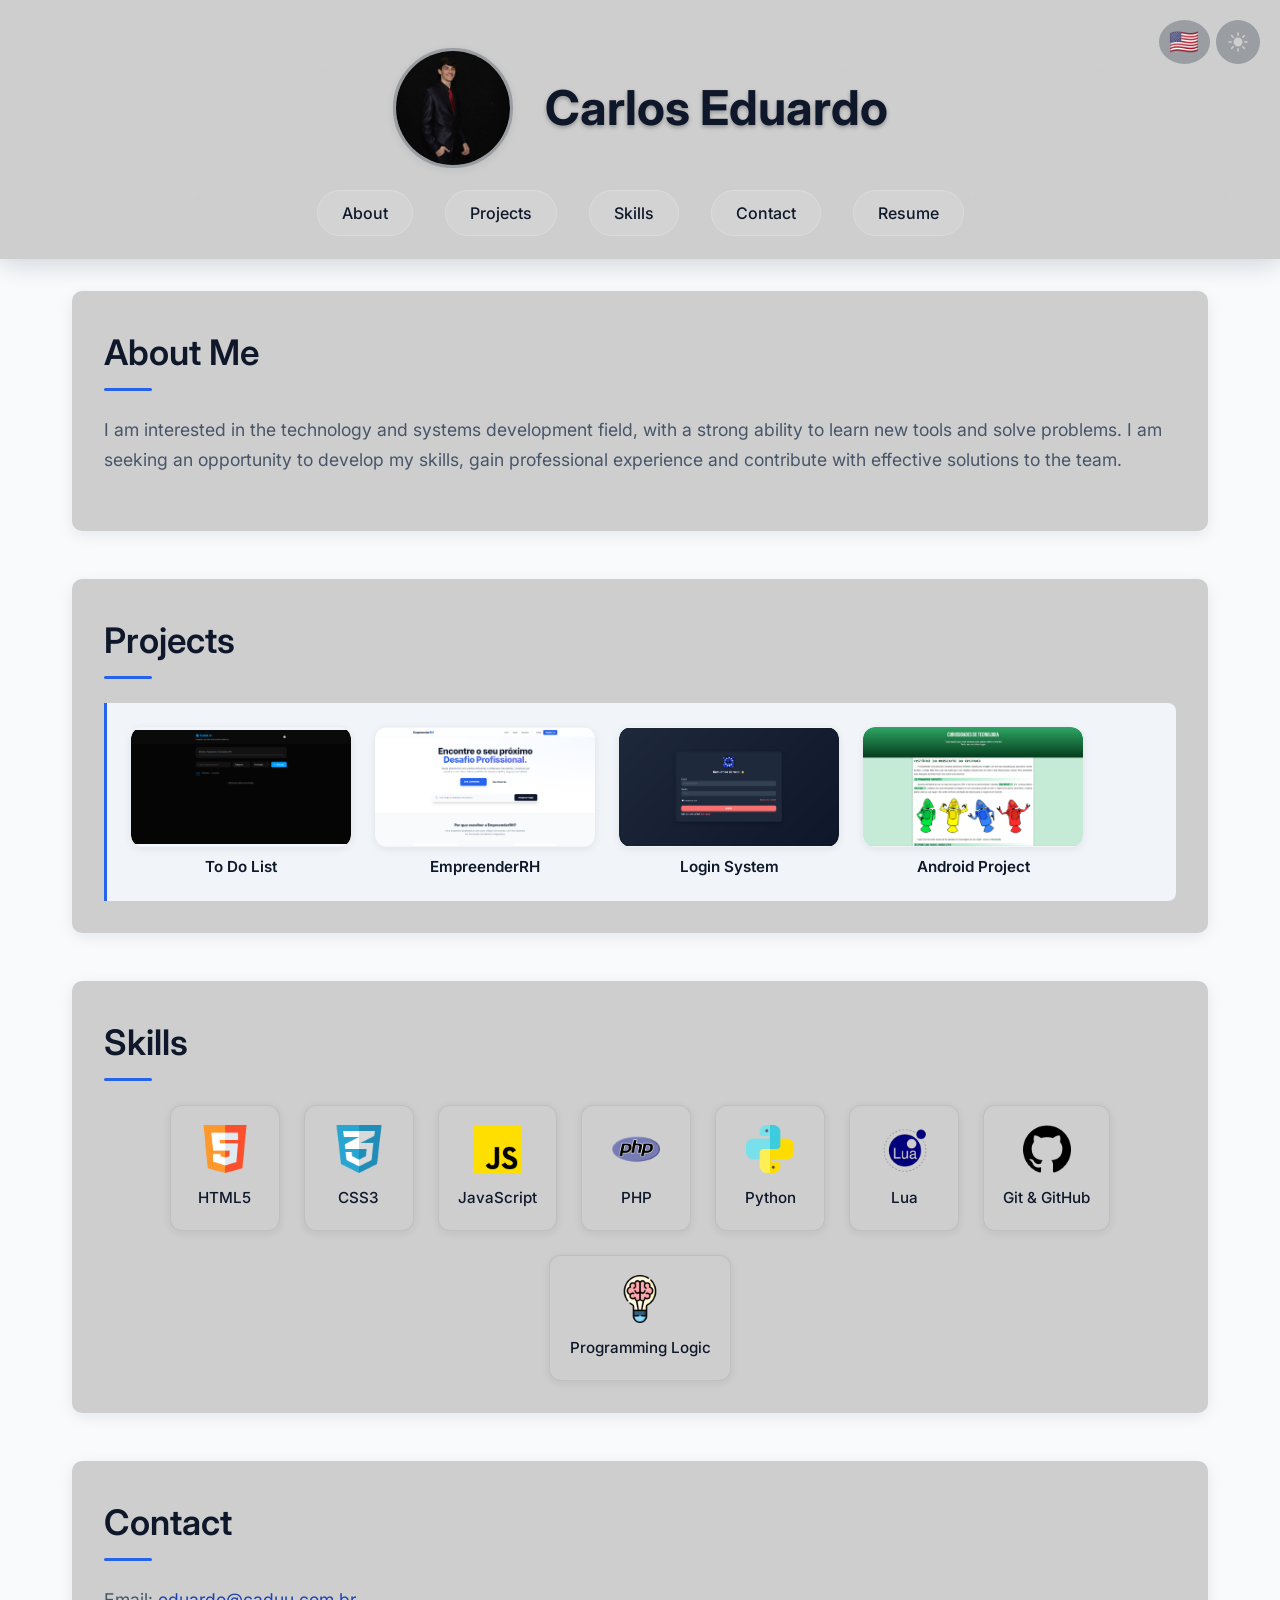
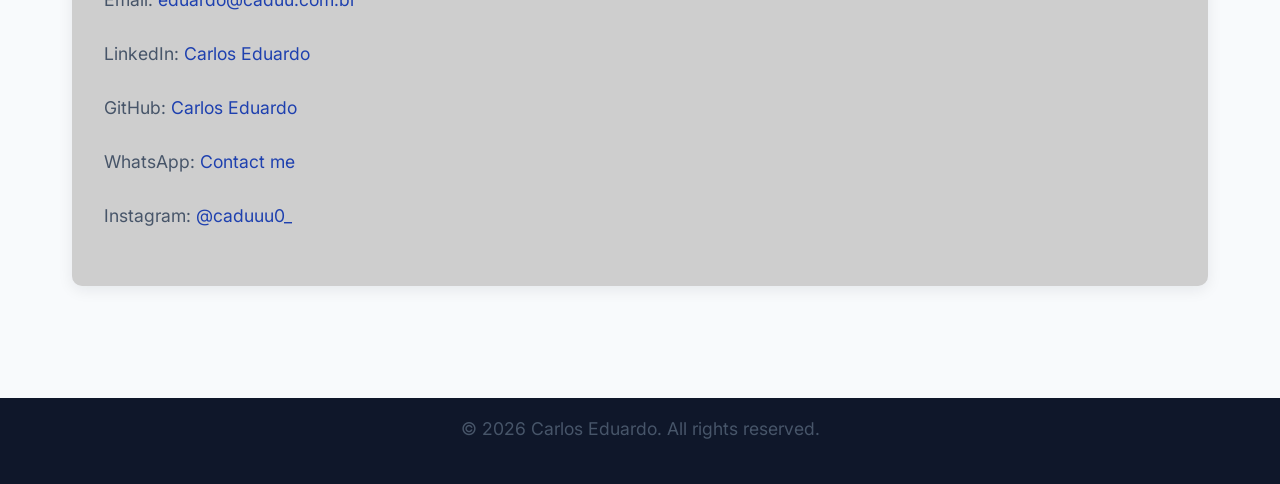
==== commit a0fc8d2e: "adicao do projeto cadulist e alteracao total do tema antigo para um novo tema mais profissional" ====
--- a/index.html
+++ b/index.html
@@ -4,6 +4,9 @@
     <meta charset="UTF-8">
     <meta name="viewport" content="width=device-width, initial-scale=1.0">
     <link rel="icon" type="image/x-icon" href="img/icon.ico">
+    <link rel="preconnect" href="https://fonts.googleapis.com">
+    <link rel="preconnect" href="https://fonts.gstatic.com" crossorigin>
+    <link href="https://fonts.googleapis.com/css2?family=Inter:wght@400;500;600;700&display=swap" rel="stylesheet">
     <link rel="stylesheet" href="style.css">
     <title data-i18n="home.title">Portfólio Eduardo</title>
 </head>
@@ -49,6 +52,14 @@
         <section id="projetos">
             <h2 data-i18n="home.projects.title">Projetos</h2>
             <div class="projects-grid" role="list">
+                <button type="button" class="project-tile" role="listitem" data-project="todolist"
+                    aria-haspopup="dialog">
+                    <span class="project-tile__thumb-wrap">
+                        <img src="img/projects/todolist.png" alt="" class="projeto-img" width="500" height="300"
+                            decoding="async">
+                    </span>
+                    <span class="project-tile__name" data-i18n="projects.todolist.name">To Do List</span>
+                </button>
                 <button type="button" class="project-tile" role="listitem" data-project="empreenderrh"
                     aria-haspopup="dialog">
                     <span class="project-tile__thumb-wrap">
--- a/style.css
+++ b/style.css
@@ -5,58 +5,60 @@
 }
 
 :root {
-    --primary-color: #667eea;
-    --primary-dark: #5a67d8;
-    --primary-light: #9fbbff;
-    --accent-color: #ff6b9d;
-    --accent-light: #ffb3c1;
-    --purple-color: #9b59b6;
-    --text-color: #2d3748;
-    --text-light: #718096;
-    --bg-color: #f7fafc;
-    --white: #ffffff;
-    --shadow: rgba(102, 126, 234, 0.15);
-    --shadow-dark: rgba(102, 126, 234, 0.25);
+    /* Light mode */
+    --primary-color: #2563eb;
+    --primary-dark: #1e40af;
+    --primary-light: #dbeafe;
+    --accent-color: #0ea5e9;
+    --accent-light: #e0f2fe;
+    --surface-alt: #f1f5f9;
+    --text-color: #0f172a;
+    --text-light: #475569;
+    --bg-color: #f8fafc;
+    --white: #cecece;
+    --border: rgba(15, 23, 42, 0.08);
+    --shadow: rgba(15, 23, 42, 0.08);
+    --shadow-dark: rgba(15, 23, 42, 0.16);
+    --toggle-color: #111a2e46;
 }
 
 [data-theme="dark"] {
-    --primary-color: #4c51bf;
-    --primary-dark: #3730a3;
-    --primary-light: #6366f1;
-    --accent-color: #ec4899;
-    --accent-light: #f472b6;
-    --purple-color: #7c3aed;
+    /* Dark mode */
+    --primary-color: #3b82f6;
+    --primary-dark: #1d4ed8;
+    --primary-light: #1e3a5f;
+    --accent-color: #38bdf8;
+    --accent-light: #7dd3fc;
+    --surface-alt: #1e2533;
     --text-color: #e2e8f0;
-    --text-light: #cbd5e1;
-    --bg-color: #1a202c;
-    --white: #2d3748;
-    --shadow: rgba(0, 0, 0, 0.3);
-    --shadow-dark: rgba(0, 0, 0, 0.5);
+    --text-light: #94a3b8;
+    --bg-color: #0d1117;
+    --white: #161b27;
+    --border: rgba(255, 255, 255, 0.07);
+    --shadow: rgba(0, 0, 0, 0.4);
+    --shadow-dark: rgba(0, 0, 0, 0.65);
+    --toggle-color: #f8fafc46;
 }
 
 body {
-    font-family: 'Segoe UI', Tahoma, Geneva, Verdana, sans-serif;
+    font-family: 'Inter', 'Segoe UI', system-ui, sans-serif;
     line-height: 1.7;
     color: var(--text-color);
-    background: linear-gradient(135deg, var(--primary-color) 0%, var(--purple-color) 50%, var(--accent-color) 100%);
+    background: var(--bg-color);
     min-height: 100vh;
     transition: background 0.3s ease, color 0.3s ease;
     overflow-x: hidden;
 }
 
-[data-theme="dark"] body {
-    background: linear-gradient(135deg, var(--bg-color) 0%, #2d1b69 50%, #4c1d95 100%);
-}
-
 h1, h2, h3 {
-    color: var(--primary-dark);
+    color: var(--text-color);
     margin-bottom: 1rem;
     font-weight: 600;
 }
 
 h1 {
     font-size: clamp(2rem, 4vw, 3rem);
-    color: var(--white);
+    color: var(--text-color);
     font-weight: 700;
     text-shadow: 0 2px 4px rgba(0,0,0,0.3);
 }
@@ -72,15 +74,15 @@
     position: absolute;
     bottom: 0;
     left: 0;
-    width: 60px;
-    height: 4px;
-    background: linear-gradient(90deg, var(--primary-color), var(--accent-color));
+    width: 48px;
+    height: 3px;
+    background: var(--primary-color);
     border-radius: 2px;
 }
 
 h3 {
     font-size: 1.6rem;
-    color: var(--accent-color);
+    color: var(--primary-color);
 }
 
 p {
@@ -111,16 +113,18 @@
 }
 
 header {
-    background: linear-gradient(135deg, var(--primary-color) 0%, var(--accent-color) 100%);
-    color: var(--white);
+    background: var(--white);
+    color: #ffffff;
     padding: 3rem 0 2rem;
     position: relative;
-    box-shadow: 0 4px 20px var(--shadow);
+    box-shadow: 0 4px 24px rgba(15, 23, 42, 0.18);
     transition: background 0.3s ease;
 }
 
 [data-theme="dark"] header {
-    background: linear-gradient(135deg, var(--bg-color) 0%, var(--purple-color) 100%);
+    background: var(--white);
+    border-bottom: 1px solid var(--border);
+    box-shadow: 0 4px 24px rgba(0, 0, 0, 0.5);
 }
 
 .header-content {
@@ -136,7 +140,7 @@
     object-fit: cover;
     border-radius: 50%;
     box-shadow: 0 2px 8px var(--shadow);
-    border: 3px solid var(--white);
+    border: 3px solid var(--toggle-color);
     cursor: pointer;
     transition: all 0.3s ease;
 }
@@ -172,7 +176,7 @@
 }
 
 nav a {
-    color: var(--white);
+    color: var(--text-color);
     font-weight: 500;
     padding: 0.75rem 1.5rem;
     border-radius: 30px;
@@ -187,11 +191,11 @@
 }
 
 nav a:hover {
-    background: linear-gradient(135deg, var(--primary-color), var(--accent-color));
-    color: var(--white);
+    background: rgba(255, 255, 255, 0.22);
+    color: #ffffff;
     transform: translateY(-2px);
-    box-shadow: 0 6px 20px rgba(102, 126, 234, 0.4);
-    border: none;
+    box-shadow: 0 6px 20px rgba(0, 0, 0, 0.25);
+    border: 1px solid rgba(255, 255, 255, 0.3);
     outline: none;
 }
 
@@ -248,7 +252,7 @@
 }
 
 [data-theme="dark"] section {
-    background-color: var(--bg-color);
+    background-color: var(--white);
 }
 
 section h2 {
@@ -258,8 +262,8 @@
 #projetos .projects-grid {
     margin-bottom: 0;
     padding: 1.5rem;
-    border-left: 4px solid var(--primary-color);
-    background-color: var(--primary-light);
+    border-left: 3px solid var(--primary-color);
+    background-color: var(--surface-alt);
     border-radius: 0 8px 8px 0;
     display: flex;
     flex-wrap: wrap;
@@ -451,7 +455,7 @@
     background-color: #0f1014;
     background-image:
         linear-gradient(105deg, rgba(26, 32, 44, 0.96) 0%, rgba(26, 32, 44, 0.88) 40%, rgba(26, 32, 44, 0.35) 100%),
-        var(--pm-hero-image, linear-gradient(135deg, var(--primary-dark) 0%, var(--purple-color) 100%));
+        var(--pm-hero-image, linear-gradient(135deg, var(--primary-dark) 0%, var(--surface-alt) 100%));
     border-bottom-color: rgba(255, 255, 255, 0.08);
 }
 
@@ -525,82 +529,81 @@
 }
 
 .project-modal__btn--primary {
-    background: linear-gradient(135deg, var(--primary-color), var(--accent-color));
-    background-size: 100% 100%;
+    background: var(--primary-color);
     color: #fff;
-    /* sombra neutra: evita “borda” roxa cortada nas curvas do gradiente */
-    box-shadow: 0 4px 14px rgba(15, 23, 42, 0.12);
+    box-shadow: 0 4px 14px rgba(15, 23, 42, 0.18);
 }
 
 .project-modal__btn--primary:hover {
     transform: translateY(-1px);
-    box-shadow: 0 8px 22px rgba(15, 23, 42, 0.16);
-    opacity: 0.98;
+    background: var(--primary-dark);
+    box-shadow: 0 8px 22px rgba(15, 23, 42, 0.22);
 }
 
 [data-theme="dark"] .project-modal__btn--primary {
-    box-shadow: 0 4px 18px rgba(0, 0, 0, 0.35);
+    background: var(--primary-color);
+    box-shadow: 0 4px 18px rgba(0, 0, 0, 0.4);
 }
 
 [data-theme="dark"] .project-modal__btn--primary:hover {
-    box-shadow: 0 8px 26px rgba(0, 0, 0, 0.45);
+    background: #2563eb;
+    box-shadow: 0 8px 26px rgba(0, 0, 0, 0.5);
 }
 
 .project-modal__btn--ghost {
     background: rgba(255, 255, 255, 0.92);
     color: var(--primary-dark);
-    box-shadow: inset 0 0 0 1px rgba(102, 126, 234, 0.35);
+    box-shadow: inset 0 0 0 1px rgba(30, 64, 175, 0.3);
 }
 
 .project-modal__btn--ghost:hover {
-    background: var(--white);
-    color: var(--accent-color);
-    box-shadow: inset 0 0 0 1px rgba(236, 72, 153, 0.45);
+    background: #ffffff;
+    color: var(--primary-color);
+    box-shadow: inset 0 0 0 1.5px var(--primary-color);
 }
 
 [data-theme="dark"] .project-modal__btn--ghost {
-    background: rgba(255, 255, 255, 0.08);
-    color: var(--text-color);
-    box-shadow: inset 0 0 0 1px rgba(255, 255, 255, 0.2);
+    background: rgba(255, 255, 255, 0.07);
+    color: var(--text-color);
+    box-shadow: inset 0 0 0 1px rgba(255, 255, 255, 0.15);
 }
 
 [data-theme="dark"] .project-modal__btn--ghost:hover {
     background: rgba(255, 255, 255, 0.12);
     color: var(--accent-light);
-    box-shadow: inset 0 0 0 1px rgba(255, 255, 255, 0.32);
+    box-shadow: inset 0 0 0 1px rgba(255, 255, 255, 0.28);
 }
 
 .project-modal__btn--link {
     flex: 1 1 140px;
     min-height: 46px;
     border-radius: 12px;
-    background: linear-gradient(135deg, var(--white), var(--primary-light));
-    background-size: 100% 100%;
+    background: var(--surface-alt);
     color: var(--text-color);
     box-shadow: 0 2px 10px rgba(15, 23, 42, 0.07);
+    border: 1px solid var(--border);
 }
 
 .project-modal__btn--link:hover {
-    box-shadow:
-        0 2px 10px rgba(15, 23, 42, 0.08),
-        0 0 0 1px rgba(102, 126, 234, 0.28);
+    box-shadow: 0 4px 14px rgba(15, 23, 42, 0.1);
+    border-color: var(--primary-color);
+    color: var(--primary-color);
     transform: translateY(-1px);
 }
 
 [data-theme="dark"] .project-modal__btn--link {
-    background: linear-gradient(135deg, var(--bg-color), var(--primary-dark));
-    background-size: 100% 100%;
-    color: var(--text-color);
-    box-shadow: 0 2px 12px rgba(0, 0, 0, 0.28);
+    background: var(--surface-alt);
+    color: var(--text-color);
+    border-color: var(--border);
+    box-shadow: 0 2px 12px rgba(0, 0, 0, 0.3);
 }
 
 [data-theme="dark"] .project-modal__btn--link:hover {
-    box-shadow:
-        0 2px 14px rgba(0, 0, 0, 0.35),
-        0 0 0 1px rgba(129, 140, 248, 0.35);
-    background: linear-gradient(135deg, var(--primary-dark), var(--purple-color));
-    background-size: 100% 100%;
-}
+    border-color: var(--accent-color);
+    color: var(--accent-color);
+    box-shadow: 0 4px 16px rgba(0, 0, 0, 0.4);
+}
+
 
 .project-modal__btn:focus-visible {
     outline: 2px solid var(--primary-color);
@@ -649,15 +652,15 @@
     letter-spacing: 0.03em;
     padding: 0.35rem 0.75rem;
     border-radius: 999px;
-    background: linear-gradient(135deg, rgba(159, 187, 255, 0.45), rgba(255, 179, 193, 0.25));
-    border: 1px solid rgba(90, 103, 216, 0.28);
-    color: var(--text-color);
+    background: var(--primary-light);
+    border: 1px solid rgba(37, 99, 235, 0.2);
+    color: var(--primary-dark);
 }
 
 [data-theme="dark"] .project-modal__tags li {
-    background: linear-gradient(135deg, var(--primary-dark), rgba(124, 58, 237, 0.35));
-    border-color: rgba(255, 255, 255, 0.12);
-    color: var(--text-color);
+    background: rgba(59, 130, 246, 0.12);
+    border-color: rgba(59, 130, 246, 0.25);
+    color: var(--accent-light);
 }
 
 .project-modal__section {
@@ -672,7 +675,7 @@
     font-size: 1rem;
     font-weight: 700;
     margin: 0 0 0.85rem;
-    color: var(--accent-color);
+    color: var(--primary-color);
 }
 
 .project-modal__section-title::after {
@@ -728,22 +731,22 @@
     border-radius: 50%;
     border: none;
     padding: 0;
-    background: rgba(90, 103, 216, 0.35);
+    background: rgba(37, 99, 235, 0.3);
     cursor: pointer;
     transition: transform 0.15s ease, background 0.15s ease;
 }
 
 [data-theme="dark"] .project-modal__carousel-dot {
-    background: rgba(255, 255, 255, 0.25);
+    background: rgba(255, 255, 255, 0.2);
 }
 
 .project-modal__carousel-dot[aria-current="true"] {
+    background: var(--primary-color);
+    transform: scale(1.15);
+}
+
+[data-theme="dark"] .project-modal__carousel-dot[aria-current="true"] {
     background: var(--accent-color);
-    transform: scale(1.15);
-}
-
-[data-theme="dark"] .project-modal__carousel-dot[aria-current="true"] {
-    background: var(--accent-light);
 }
 
 .project-modal__links {
@@ -766,20 +769,20 @@
 }
 
 .skill-card {
-    background: linear-gradient(135deg, var(--white), var(--primary-light));
+    background: var(--white);
     color: var(--text-color);
     padding: 1.2rem;
     border-radius: 12px;
     font-size: 0.95rem;
     font-weight: 500;
-    box-shadow: 0 4px 10px var(--shadow);
+    box-shadow: 0 2px 8px var(--shadow);
     transition: all 0.3s ease;
     cursor: default;
     display: flex;
     flex-direction: column;
     align-items: center;
     gap: 0.75rem;
-    border: 1px solid rgba(0, 0, 0, 0.05);
+    border: 1px solid var(--border);
     min-width: 110px;
 }
 
@@ -792,7 +795,8 @@
 
 .skill-card:hover {
     transform: translateY(-5px);
-    box-shadow: 0 8px 20px var(--shadow-dark);
+    box-shadow: 0 8px 24px var(--shadow-dark);
+    border-color: var(--primary-color);
 }
 
 .skill-card:hover .skill-icon {
@@ -800,13 +804,15 @@
 }
 
 [data-theme="dark"] .skill-card {
-    background: linear-gradient(135deg, var(--bg-color), var(--primary-dark));
-    color: var(--white);
-    border: 1px solid rgba(255, 255, 255, 0.1);
+    background: var(--surface-alt);
+    color: var(--text-color);
+    border: 1px solid var(--border);
 }
 
 [data-theme="dark"] .skill-card:hover {
-    background: linear-gradient(135deg, var(--primary-dark), var(--purple-color));
+    background: var(--surface-alt);
+    border-color: var(--accent-color);
+    box-shadow: 0 8px 24px rgba(0, 0, 0, 0.5);
 }
 
 #contato p {
@@ -814,8 +820,8 @@
 }
 
 footer {
-    background-color: var(--primary-dark);
-    color: var(--white);
+    background-color: var(--text-color);
+    color: #f8fafc;
     text-align: center;
     padding: 1rem 0;
     margin-top: 2rem;
@@ -823,8 +829,9 @@
 }
 
 [data-theme="dark"] footer {
-    background-color: var(--bg-color);
-    color: var(--text-color);
+    background-color: #080c12;
+    color: var(--text-light);
+    border-top: 1px solid var(--border);
 }
 
 .theme-toggle {
@@ -836,7 +843,7 @@
     cursor: pointer;
     padding: 10px;
     border-radius: 50%;
-    background-color: rgba(255, 255, 255, 0.2);
+    background-color: var(--toggle-color);
     transition: background-color 0.3s ease;
     display: flex;
     align-items: center;
@@ -868,7 +875,7 @@
     cursor: pointer;
     padding: 10px;
     border-radius: 50%;
-    background-color: rgba(255, 255, 255, 0.2);
+    background-color: var(--toggle-color);
     transition: background-color 0.3s ease;
     display: flex;
     align-items: center;
@@ -894,14 +901,14 @@
     padding: 0.6rem;
     border-radius: 999px;
     border: none;
-    background: linear-gradient(135deg, var(--primary-color), var(--accent-color));
-    color: var(--white);
+    background: var(--primary-color);
+    color: #ffffff;
     font-weight: 500;
     font-size: 0.95rem;
     cursor: pointer;
     text-decoration: none;
-    box-shadow: 0 4px 12px var(--shadow);
-    transition: transform 0.2s ease, box-shadow 0.2s ease, opacity 0.2s ease, padding 0.25s ease;
+    box-shadow: 0 4px 14px rgba(37, 99, 235, 0.35);
+    transition: transform 0.2s ease, box-shadow 0.2s ease, background 0.2s ease, padding 0.25s ease;
     white-space: nowrap;
     overflow: hidden;
     min-width: 52px;
@@ -912,6 +919,7 @@
     box-shadow: 0 6px 18px var(--shadow-dark);
     opacity: 0.95;
     padding: 0.6rem 1.4rem;
+    color: #ffffff;
 }
 
 .btn-primary span {
@@ -954,14 +962,14 @@
     justify-content: space-between;
     align-items: flex-start;
     padding: 2rem;
-    border-bottom: 1px solid rgba(0, 0, 0, 0.05);
-    background: linear-gradient(135deg, var(--white), var(--primary-light));
+    border-bottom: 1px solid var(--border);
+    background: var(--white);
     color: var(--text-color);
 }
 
 [data-theme="dark"] .resume-header {
-    background: linear-gradient(135deg, var(--bg-color), #2d1b69);
-    border-bottom-color: rgba(255, 255, 255, 0.08);
+    background: var(--white);
+    border-bottom-color: var(--border);
 }
 
 .profile-top-left {
@@ -990,7 +998,7 @@
     height: 84px;
     border-radius: 50%;
     object-fit: cover;
-    border: 2px solid var(--accent-color);
+    border: 2px solid var(--primary-color);
     background: var(--bg-color);
 }
 
@@ -1004,7 +1012,7 @@
 
 .resume-header .subtitle {
     margin: 0.25rem 0 0;
-    color: var(--accent-color);
+    color: var(--primary-color);
     font-weight: 600;
 }
 
@@ -1041,7 +1049,7 @@
 .side-panel h2,
 .content-panel h2 {
     font-size: 0.9rem;
-    color: var(--accent-color);
+    color: var(--primary-color);
     text-transform: uppercase;
     letter-spacing: 1px;
     margin: 0 0 0.5rem;
@@ -1074,7 +1082,11 @@
 .content-panel h3 {
     font-size: 1.05rem;
     margin: 0 0 0.25rem;
-    color: var(--primary-dark);
+    color: var(--text-color);
+}
+
+.experience-item h4 {
+    color: var(--text-light);
 }
 
 .experience-item .time {
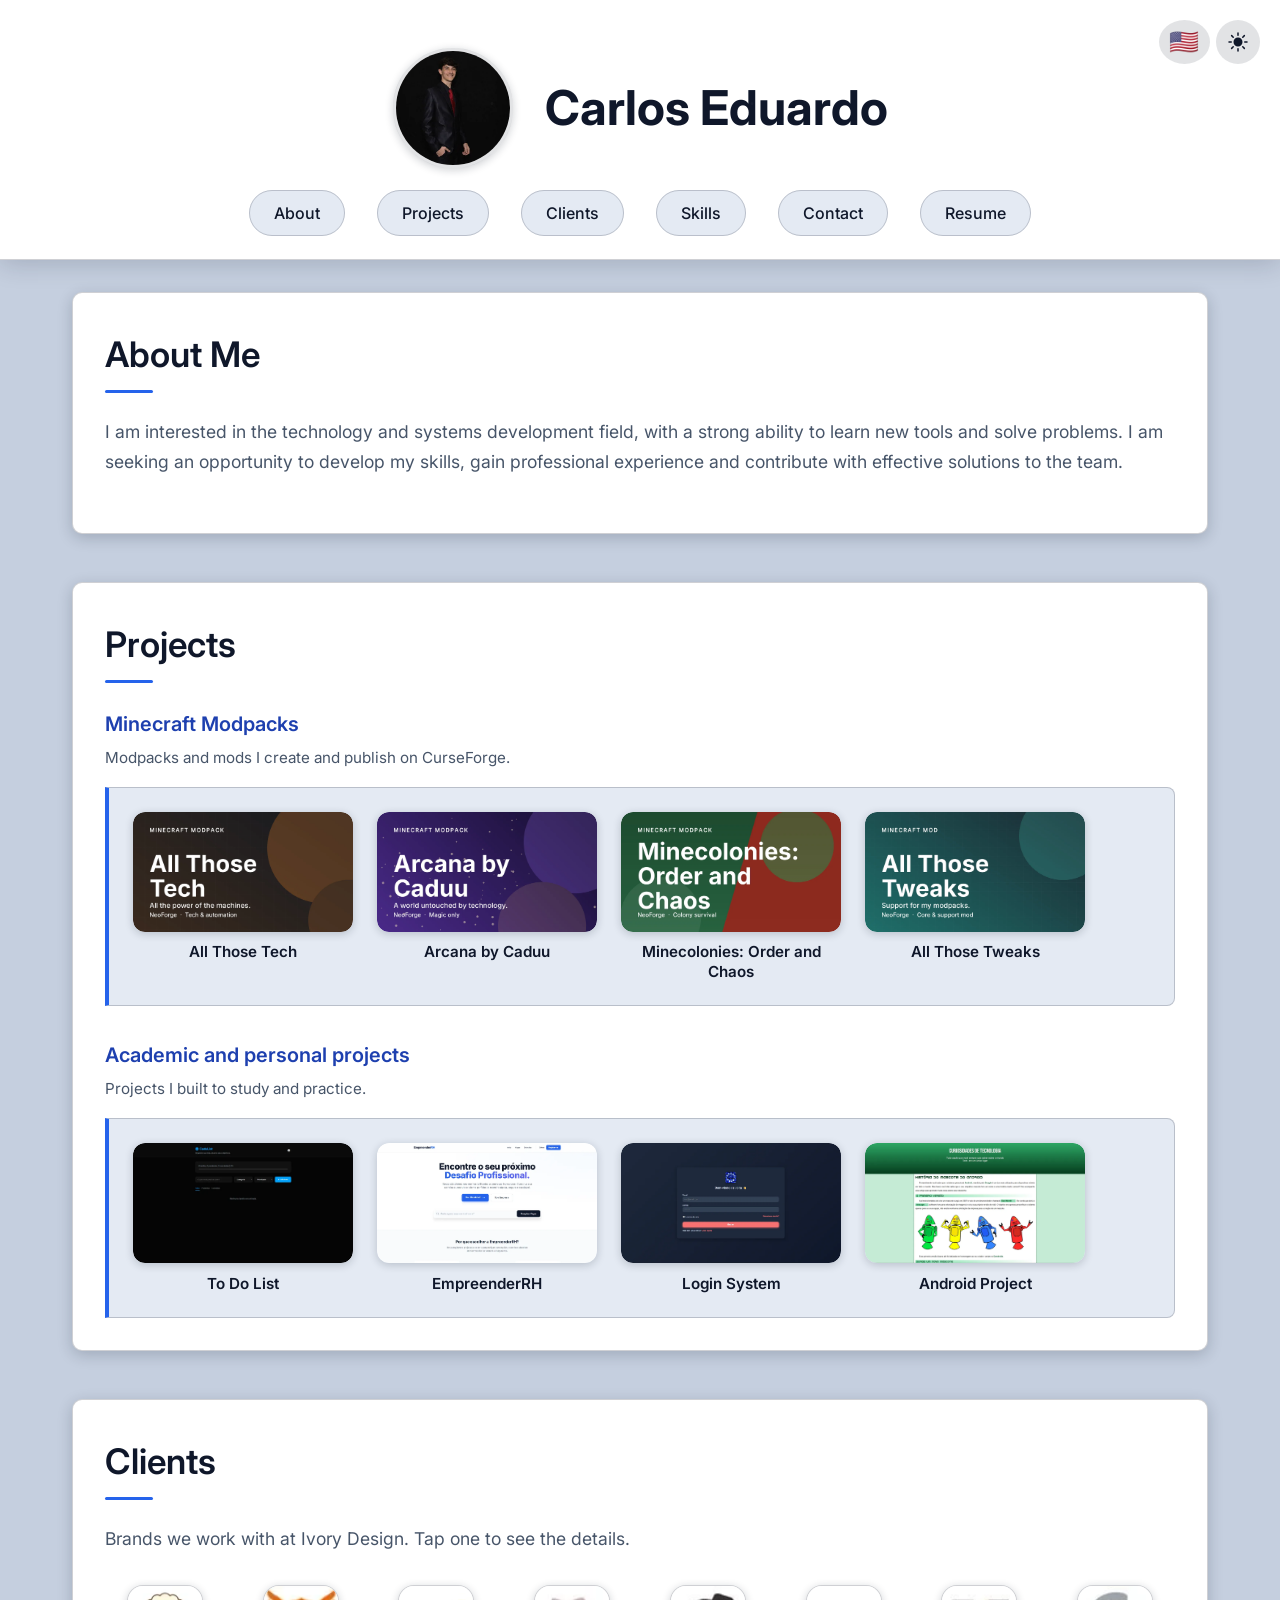
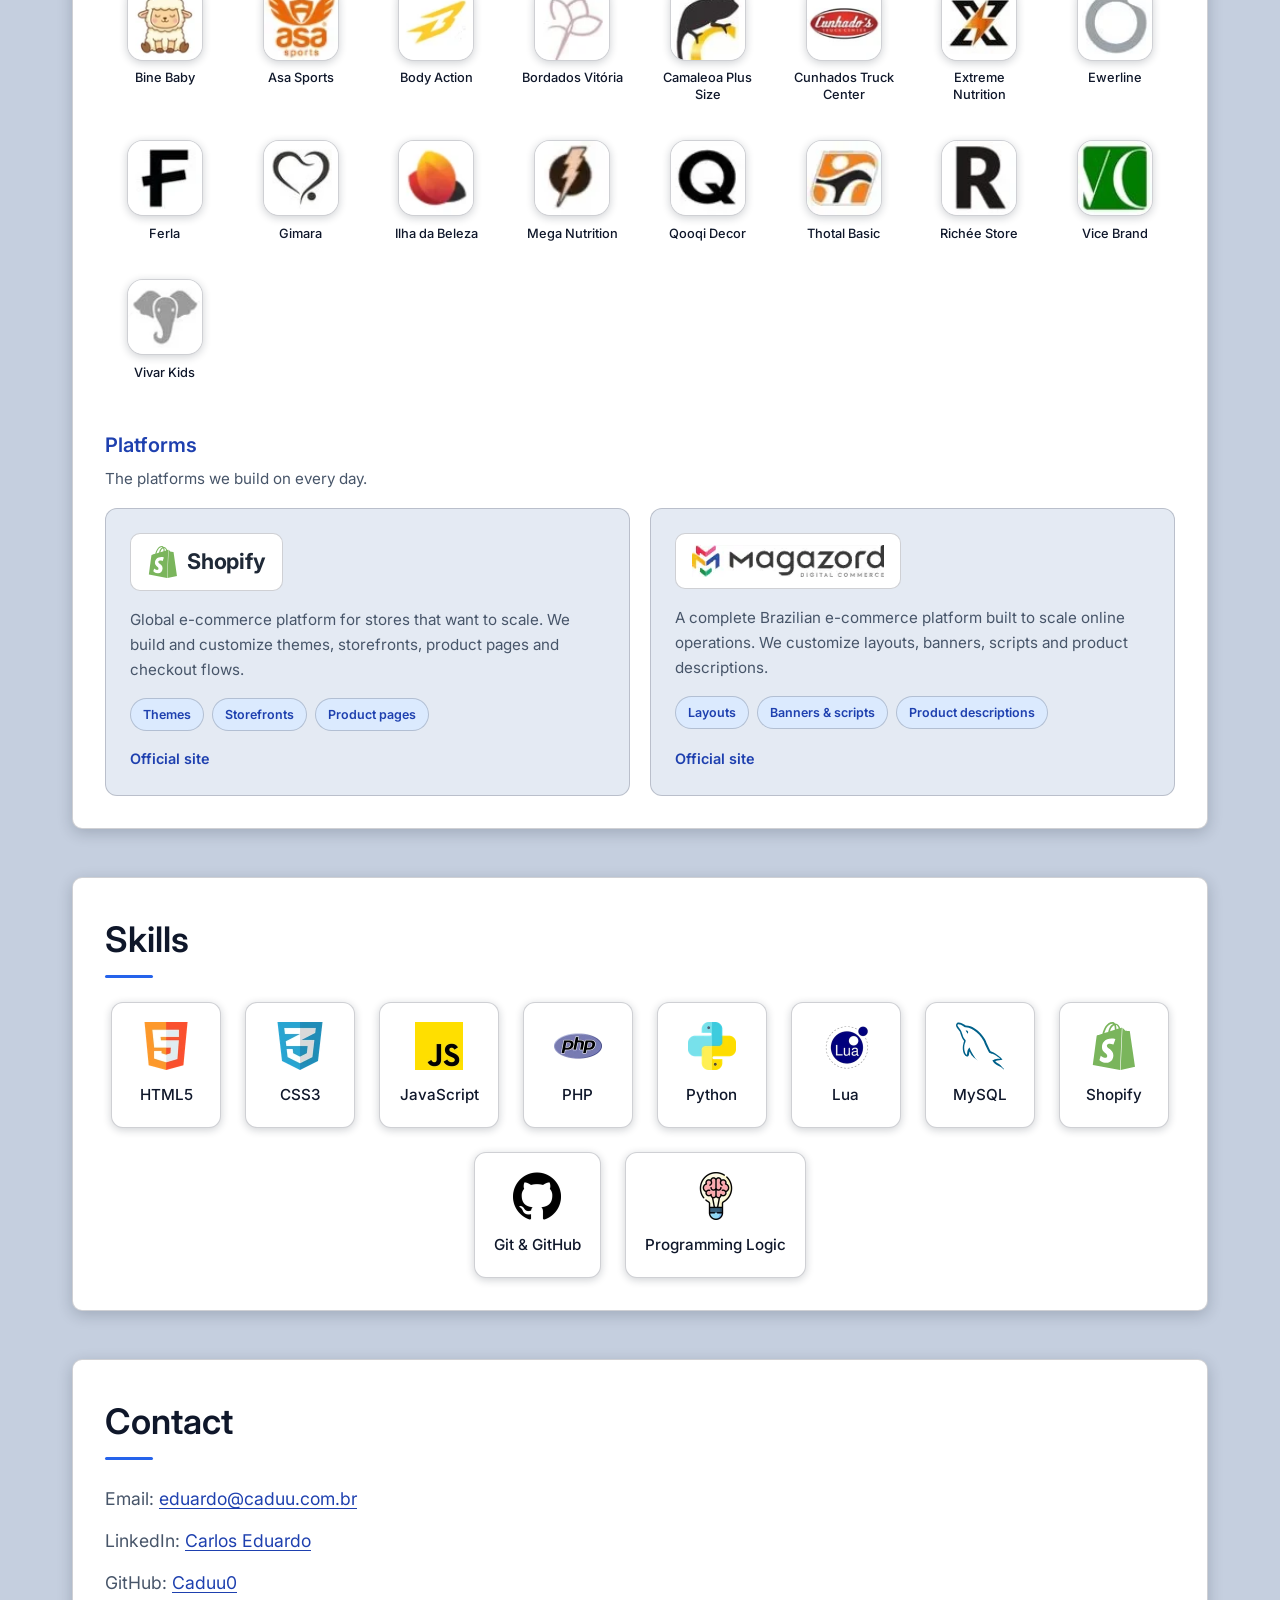
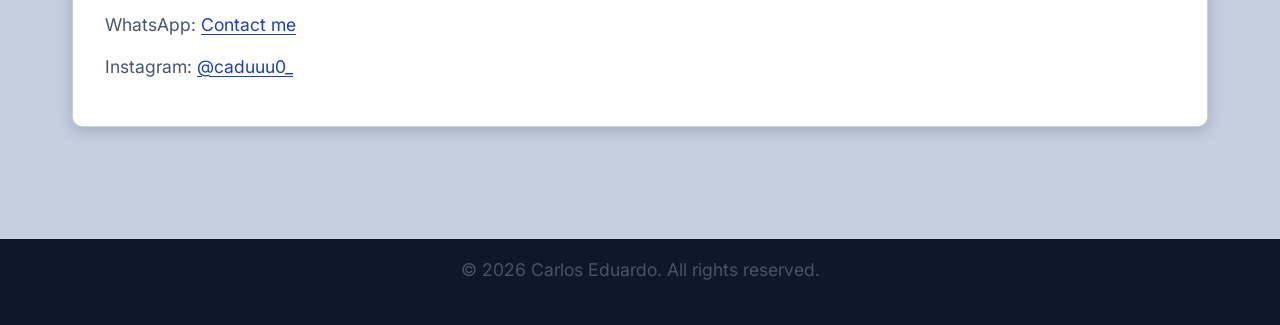
==== commit a18ce6ee: "Portfolio: clientes com modal e banners, plataformas, nova secao de projetos e tema claro - Nova sec" ====
--- a/index.html
+++ b/index.html
@@ -1,196 +1,450 @@
-<!DOCTYPE html>
-<html lang="pt-BR">
-<head>
-    <meta charset="UTF-8">
-    <meta name="viewport" content="width=device-width, initial-scale=1.0">
-    <link rel="icon" type="image/x-icon" href="img/icon.ico">
-    <link rel="preconnect" href="https://fonts.googleapis.com">
-    <link rel="preconnect" href="https://fonts.gstatic.com" crossorigin>
-    <link href="https://fonts.googleapis.com/css2?family=Inter:wght@400;500;600;700&display=swap" rel="stylesheet">
-    <link rel="stylesheet" href="style.css">
-    <title data-i18n="home.title">Portfólio Eduardo</title>
-</head>
-<body>
-    <header>
-        <div class="header-content">
-            <img src="img/fotoperfil.png" alt="Foto de perfil" class="profile-img">
-            <h1 data-i18n="home.name">Carlos Eduardo</h1>
-        </div>
-        <nav>
-            <ul>
-                <li><a href="#sobre" data-i18n="home.nav.about">Sobre</a></li>
-                <li><a href="#projetos" data-i18n="home.nav.projects">Projetos</a></li>
-                <li><a href="#habilidades" data-i18n="home.nav.skills">Habilidades</a></li>
-                <li><a href="#contato" data-i18n="home.nav.contact">Contato</a></li>
-                <li><a href="resume" data-i18n="home.nav.resume">Resume</a></li>
-            </ul>
-        </nav>
-        <button id="lang-toggle" class="lang-toggle" type="button" title="Mudar idioma">
-            <span class="flag-text">🇧🇷</span>
-        </button>
-        <button id="theme-toggle" class="theme-toggle" title="Mudar tema">
-            <svg id="sun-icon" xmlns="http://www.w3.org/2000/svg" viewBox="0 0 24 24" fill="currentColor" class="icon">
-                <path
-                    d="M12 2.25a.75.75 0 01.75.75v2.25a.75.75 0 01-1.5 0V3a.75.75 0 01.75-.75zM7.5 12a4.5 4.5 0 119 0 4.5 4.5 0 01-9 0zM18.894 6.166a.75.75 0 00-1.06-1.06l-1.591 1.59a.75.75 0 101.06 1.061l1.591-1.59zM21.75 12a.75.75 0 01-.75.75h-2.25a.75.75 0 010-1.5H21a.75.75 0 01.75.75zM17.834 18.894a.75.75 0 001.06-1.06l-1.59-1.591a.75.75 0 10-1.061 1.06l1.59 1.591zM12 18a.75.75 0 01.75.75V21a.75.75 0 01-1.5 0v-2.25A.75.75 0 0112 18zM7.758 17.303a.75.75 0 00-1.061-1.06l-1.591 1.59a.75.75 0 001.06 1.061l1.591-1.59zM6 12a.75.75 0 01-.75.75H3a.75.75 0 010-1.5h2.25A.75.75 0 016 12zM6.697 7.757a.75.75 0 001.06-1.06l-1.59-1.591a.75.75 0 00-1.061 1.06l1.59 1.591z" />
-            </svg>
-            <svg id="moon-icon" xmlns="http://www.w3.org/2000/svg" viewBox="0 0 24 24" fill="currentColor"
-                class="icon hidden">
-                <path fill-rule="evenodd"
-                    d="M9.528 1.718a.75.75 0 01.162.819A8.97 8.97 0 009 6a9 9 0 009 9 8.97 8.97 0 003.463-.69.75.75 0 01.981.98 10.503 10.503 0 01-9.694 6.46c-5.799 0-10.5-4.701-10.5-10.5 0-4.368 2.667-8.112 6.46-9.694a.75.75 0 01.818.162z"
-                    clip-rule="evenodd" />
-            </svg>
-        </button>
-    </header>
-    <main>
-        <section id="sobre">
-            <h2 data-i18n="home.about.title">Sobre Mim</h2>
-            <p data-i18n="home.about.text">Tenho interesse na área de tecnologia e desenvolvimento de sistemas,
-                possuindo facilidade para aprender novas ferramentas e resolver problemas. Busco uma oportunidade para
-                desenvolver minhas habilidades, adquirir experiência profissional e contribuir com soluções eficientes
-                para a equipe.</p>
-        </section>
-        <section id="projetos">
-            <h2 data-i18n="home.projects.title">Projetos</h2>
-            <div class="projects-grid" role="list">
-                <button type="button" class="project-tile" role="listitem" data-project="todolist"
-                    aria-haspopup="dialog">
-                    <span class="project-tile__thumb-wrap">
-                        <img src="img/projects/todolist.png" alt="" class="projeto-img" width="500" height="300"
-                            decoding="async">
-                    </span>
-                    <span class="project-tile__name" data-i18n="projects.todolist.name">To Do List</span>
-                </button>
-                <button type="button" class="project-tile" role="listitem" data-project="empreenderrh"
-                    aria-haspopup="dialog">
-                    <span class="project-tile__thumb-wrap">
-                        <img src="img/projects/empreenderrh.png" alt="" class="projeto-img" width="440" height="240"
-                            decoding="async">
-                    </span>
-                    <span class="project-tile__name" data-i18n="projects.empreenderrh.name">Empreender RH</span>
-                </button>
-                <button type="button" class="project-tile" role="listitem" data-project="login-eduardo"
-                    aria-haspopup="dialog">
-                    <span class="project-tile__thumb-wrap">
-                        <img src="img/projects/loginpage.png" alt="" class="projeto-img" width="440" height="240"
-                            decoding="async">
-                    </span>
-                    <span class="project-tile__name" data-i18n="projects.loginEduardo.name">Login System</span>
-                </button>
-                <button type="button" class="project-tile" role="listitem" data-project="projetoandroid"
-                    aria-haspopup="dialog">
-                    <span class="project-tile__thumb-wrap">
-                        <img src="img/projects/projetoandroid.png" alt="" class="projeto-img" width="440" height="240"
-                            decoding="async">
-                    </span>
-                    <span class="project-tile__name" data-i18n="projects.projetoandroid.name">Projeto Android</span>
-                </button>
-            </div>
-        </section>
-        <section id="habilidades">
-            <h2 data-i18n="home.skills.title">Habilidades</h2>
-            <div class="skills-grid">
-                <div class="skill-card">
-                    <img src="img/skills/html5.png" alt="HTML5" class="skill-icon">
-                    <span class="skill-name">HTML5</span>
-                </div>
-                <div class="skill-card">
-                    <img src="img/skills/css.png" alt="CSS3" class="skill-icon">
-                    <span class="skill-name">CSS3</span>
-                </div>
-                <div class="skill-card">
-                    <img src="img/skills/js.png" alt="JavaScript" class="skill-icon">
-                    <span class="skill-name">JavaScript</span>
-                </div>
-                <div class="skill-card">
-                    <img src="img/skills/php.png" alt="PHP" class="skill-icon">
-                    <span class="skill-name">PHP</span>
-                </div>
-                <div class="skill-card">
-                    <img src="img/skills/python.png" alt="Python" class="skill-icon">
-                    <span class="skill-name">Python</span>
-                </div>
-                <div class="skill-card">
-                    <img src="img/skills/lua.png" alt="Lua" class="skill-icon">
-                    <span class="skill-name">Lua</span>
-                </div>
-                <div class="skill-card">
-                    <img src="img/skills/github.png" alt="Git & GitHub" class="skill-icon">
-                    <span class="skill-name">Git & GitHub</span>
-                </div>
-                <div class="skill-card">
-                    <img src="img/skills/logic.png" alt="Lógica de Programação" class="skill-icon">
-                    <span class="skill-name" data-i18n="home.skills.logic">Lógica de Programação</span>
-                </div>
-            </div>
-        </section>
-        <section id="contato">
-            <h2 data-i18n="home.contact.title">Contato</h2>
-            <p><span data-i18n="home.contact.emailLabel">Email:</span> <span id="email"><a
-                        href="mailto:eduardo@caduu.com.br" target="_blank" rel="noopener noreferrer"
-                        data-i18n="home.contact.emailName">eduardo@caduu.com.br</a></span></p>
-            <p><span data-i18n="home.contact.linkedinLabel">LinkedIn:</span> <a href="https://linkedin.com/in/caduu"
-                    target="_blank" rel="noopener noreferrer" data-i18n="home.contact.linkedinName">Carlos Eduardo</a>
-            </p>
-            <p><span data-i18n="home.contact.githubLabel">GitHub:</span> <a href="https://github.com/Caduu0"
-                    target="_blank" rel="noopener noreferrer" data-i18n="home.contact.githubName">Carlos Eduardo</a></p>
-            <p><span data-i18n="home.contact.whatsappLabel">WhatsApp:</span> <a href="https://wa.me/5547991239550"
-                    target="_blank" rel="noopener noreferrer" data-i18n="home.contact.whatsappNumber">Entre em
-                    contato</a></p>
-            <p><span data-i18n="home.contact.instagramLabel">Instagram:</span> <a
-                    href="https://www.instagram.com/caduuu0_" target="_blank" rel="noopener noreferrer"
-                    data-i18n="home.contact.instagramName">@caduuu0_</a></p>
-        </section>
-    </main>
-    <footer>
-        <p data-i18n="home.footer.text">&copy; <span id="current-year"></span> Carlos Eduardo. Todos os direitos
-            reservados.</p>
-    </footer>
-    <button id="scroll-to-top">↑</button>
-    <div id="project-modal" class="project-modal" hidden data-state="closed">
-        <div class="project-modal__backdrop" tabindex="-1"></div>
-        <div class="project-modal__dialog" role="dialog" aria-modal="true" aria-labelledby="project-modal-title">
-            <button type="button" class="project-modal__close" aria-label="Fechar">&times;</button>
-            <div class="project-modal__scroll">
-                <div class="project-modal__hero" data-hero-bg>
-                    <div class="project-modal__hero-inner">
-                        <p class="project-modal__kicker" data-field="kicker"></p>
-                        <h3 class="project-modal__hero-title" data-field="heroTitle"></h3>
-                        <p class="project-modal__hero-lead" data-field="heroLead"></p>
-                        <div class="project-modal__hero-cta">
-                            <a class="project-modal__btn project-modal__btn--primary" data-field="ctaDemo" href="#"
-                                target="_blank" rel="noopener noreferrer" hidden></a>
-                            <a class="project-modal__btn project-modal__btn--ghost" data-field="ctaGithub" href="#"
-                                target="_blank" rel="noopener noreferrer"></a>
-                        </div>
-                    </div>
-                </div>
-                <div class="project-modal__body">
-                    <h2 id="project-modal-title" class="project-modal__title" data-field="detailTitle"></h2>
-                    <p class="project-modal__description" data-field="description"></p>
-                    <ul class="project-modal__tags" data-field="tags" aria-label=""></ul>
-                    <section class="project-modal__section" data-section="media">
-                        <h3 class="project-modal__section-title" data-i18n="ui.projectModal.mediaTitle">Mídias do
-                            projeto</h3>
-                        <div class="project-modal__carousel" data-carousel>
-                            <div class="project-modal__carousel-viewport">
-                                <div class="project-modal__carousel-track" data-carousel-track></div>
-                            </div>
-                            <div class="project-modal__carousel-dots" data-carousel-dots hidden></div>
-                        </div>
-                    </section>
-                    <section class="project-modal__section">
-                        <h3 class="project-modal__section-title" data-i18n="ui.projectModal.linksTitle">Links</h3>
-                        <div class="project-modal__links">
-                            <a class="project-modal__btn project-modal__btn--link" data-field="linkDemo" href="#"
-                                target="_blank" rel="noopener noreferrer" hidden></a>
-                            <a class="project-modal__btn project-modal__btn--link" data-field="linkGithub" href="#"
-                                target="_blank" rel="noopener noreferrer"></a>
-                        </div>
-                    </section>
-                </div>
-            </div>
-        </div>
-    </div>
-    <script src="script.js"></script>
-</body>
-</html>+<!DOCTYPE html>
+<html lang="pt-BR">
+<head>
+    <meta charset="UTF-8">
+    <meta name="viewport" content="width=device-width, initial-scale=1.0">
+    <script>
+        (function () {
+            var d = document.documentElement;
+            d.classList.add('js');
+            try {
+                var th = localStorage.getItem('theme');
+                if (th !== 'dark' && th !== 'light') {
+                    th = window.matchMedia && matchMedia('(prefers-color-scheme: dark)').matches ? 'dark' : 'light';
+                }
+                d.setAttribute('data-theme', th);
+                var lg = localStorage.getItem('lang');
+                if (lg !== 'pt' && lg !== 'en' && lg !== 'es') {
+                    lg = (navigator.language || '').toLowerCase().slice(0, 2);
+                }
+                if (lg === 'en' || lg === 'es') {
+                    d.classList.add('i18n-pending');
+                    setTimeout(function () { d.classList.remove('i18n-pending'); }, 2500);
+                }
+            } catch (e) {}
+        })();
+    </script>
+    <title data-i18n="home.title">Carlos Eduardo — Web Designer</title>
+    <meta name="description" content="Portfólio de Carlos Eduardo, Web Designer na Ivory Design: lojas virtuais e sistemas para e-commerce, modpacks de Minecraft no CurseForge e projetos web." data-i18n-content="home.meta.description">
+    <link rel="canonical" href="https://caduu.com.br/">
+    <meta name="theme-color" content="#2563eb">
+    <meta property="og:type" content="website">
+    <meta property="og:site_name" content="Carlos Eduardo">
+    <meta property="og:locale" content="pt_BR">
+    <meta property="og:url" content="https://caduu.com.br/">
+    <meta property="og:title" content="Carlos Eduardo — Web Designer" data-i18n-content="home.title">
+    <meta property="og:description" content="Portfólio de Carlos Eduardo, Web Designer na Ivory Design: lojas virtuais e sistemas para e-commerce, modpacks de Minecraft no CurseForge e projetos web." data-i18n-content="home.meta.description">
+    <meta property="og:image" content="https://caduu.com.br/img/og-image.jpg">
+    <meta property="og:image:width" content="1200">
+    <meta property="og:image:height" content="630">
+    <meta name="twitter:card" content="summary_large_image">
+    <meta name="twitter:title" content="Carlos Eduardo — Web Designer" data-i18n-content="home.title">
+    <meta name="twitter:description" content="Portfólio de Carlos Eduardo, Web Designer na Ivory Design: lojas virtuais e sistemas para e-commerce, modpacks de Minecraft no CurseForge e projetos web." data-i18n-content="home.meta.description">
+    <meta name="twitter:image" content="https://caduu.com.br/img/og-image.jpg">
+    <link rel="icon" type="image/x-icon" href="img/icon.ico">
+    <link rel="apple-touch-icon" href="img/apple-touch-icon.png">
+    <link rel="preconnect" href="https://fonts.googleapis.com">
+    <link rel="preconnect" href="https://fonts.gstatic.com" crossorigin>
+    <link href="https://fonts.googleapis.com/css2?family=Inter:wght@400;500;600;700&display=swap" rel="stylesheet">
+    <link rel="stylesheet" href="style.css">
+    <script type="application/ld+json">
+    {
+        "@context": "https://schema.org",
+        "@type": "Person",
+        "name": "Carlos Eduardo Moreira Ribeiro da Costa",
+        "alternateName": "Carlos Eduardo",
+        "url": "https://caduu.com.br/",
+        "image": "https://caduu.com.br/img/fotoperfil.webp",
+        "jobTitle": "Web Designer",
+        "worksFor": { "@type": "Organization", "name": "Ivory Design" },
+        "sameAs": [
+            "https://github.com/Caduu0",
+            "https://linkedin.com/in/caduu",
+            "https://www.instagram.com/caduuu0_",
+            "https://www.curseforge.com/members/caduuu0_/projects"
+        ]
+    }
+    </script>
+</head>
+<body>
+    <a class="skip-link" href="#main" data-i18n="ui.skipToContent">Ir para o conteúdo</a>
+    <header>
+        <div class="header-content">
+            <img src="img/fotoperfil.webp" alt="Foto de Carlos Eduardo" data-i18n-alt="home.profileAlt" class="profile-img" width="120" height="120" fetchpriority="high" decoding="async">
+            <h1 data-i18n="home.name">Carlos Eduardo</h1>
+        </div>
+        <nav>
+            <ul>
+                <li><a href="#sobre" data-i18n="home.nav.about">Sobre</a></li>
+                <li><a href="#projetos" data-i18n="home.nav.projects">Projetos</a></li>
+                <li><a href="#clientes" data-i18n="home.nav.clients">Clientes</a></li>
+                <li><a href="#habilidades" data-i18n="home.nav.skills">Habilidades</a></li>
+                <li><a href="#contato" data-i18n="home.nav.contact">Contato</a></li>
+                <li><a href="resume/" data-i18n="home.nav.resume">Currículo</a></li>
+            </ul>
+        </nav>
+        <button id="lang-toggle" class="lang-toggle" type="button" title="Mudar idioma" aria-label="Mudar idioma">
+            <span class="flag-text" aria-hidden="true">🇧🇷</span>
+        </button>
+        <button id="theme-toggle" class="theme-toggle" type="button" title="Mudar tema" aria-label="Mudar tema">
+            <svg id="sun-icon" xmlns="http://www.w3.org/2000/svg" viewBox="0 0 24 24" fill="currentColor" class="icon" aria-hidden="true">
+                <path d="M12 2.25a.75.75 0 01.75.75v2.25a.75.75 0 01-1.5 0V3a.75.75 0 01.75-.75zM7.5 12a4.5 4.5 0 119 0 4.5 4.5 0 01-9 0zM18.894 6.166a.75.75 0 00-1.06-1.06l-1.591 1.59a.75.75 0 101.06 1.061l1.591-1.59zM21.75 12a.75.75 0 01-.75.75h-2.25a.75.75 0 010-1.5H21a.75.75 0 01.75.75zM17.834 18.894a.75.75 0 001.06-1.06l-1.59-1.591a.75.75 0 10-1.061 1.06l1.59 1.591zM12 18a.75.75 0 01.75.75V21a.75.75 0 01-1.5 0v-2.25A.75.75 0 0112 18zM7.758 17.303a.75.75 0 00-1.061-1.06l-1.591 1.59a.75.75 0 001.06 1.061l1.591-1.59zM6 12a.75.75 0 01-.75.75H3a.75.75 0 010-1.5h2.25A.75.75 0 016 12zM6.697 7.757a.75.75 0 001.06-1.06l-1.59-1.591a.75.75 0 00-1.061 1.06l1.59 1.591z"/>
+            </svg>
+            <svg id="moon-icon" xmlns="http://www.w3.org/2000/svg" viewBox="0 0 24 24" fill="currentColor" class="icon hidden" aria-hidden="true">
+                <path fill-rule="evenodd" d="M9.528 1.718a.75.75 0 01.162.819A8.97 8.97 0 009 6a9 9 0 009 9 8.97 8.97 0 003.463-.69.75.75 0 01.981.98 10.503 10.503 0 01-9.694 6.46c-5.799 0-10.5-4.701-10.5-10.5 0-4.368 2.667-8.112 6.46-9.694a.75.75 0 01.818.162z" clip-rule="evenodd"/>
+            </svg>
+        </button>
+    </header>
+    <main id="main">
+        <section id="sobre" class="reveal">
+            <h2 data-i18n="home.about.title">Sobre Mim</h2>
+            <p data-i18n="home.about.text">Tenho interesse na área de tecnologia e desenvolvimento de sistemas, possuindo facilidade para aprender novas ferramentas e resolver problemas. Busco uma oportunidade para desenvolver minhas habilidades, adquirir experiência profissional e contribuir com soluções eficientes para a equipe.</p>
+        </section>
+        <section id="projetos" class="reveal">
+            <h2 data-i18n="home.projects.title">Projetos</h2>
+            <div class="project-group">
+                <h3 class="project-group__title" data-i18n="home.projects.groupCurse.title">Modpacks de Minecraft</h3>
+                <p class="project-group__lead" data-i18n="home.projects.groupCurse.lead">Modpacks e mods que crio e publico no CurseForge.</p>
+                <ul class="projects-grid">
+                    <li>
+                        <button type="button" class="project-tile" data-project="allthosetech" aria-haspopup="dialog">
+                            <span class="project-tile__thumb-wrap">
+                                <img src="img/projects/all-those-tech.webp" alt="" class="projeto-img" width="1200" height="655" loading="lazy" decoding="async">
+                            </span>
+                            <span class="project-tile__name" data-i18n="projects.allThoseTech.name">All Those Tech</span>
+                        </button>
+                    </li>
+                    <li>
+                        <button type="button" class="project-tile" data-project="arcana" aria-haspopup="dialog">
+                            <span class="project-tile__thumb-wrap">
+                                <img src="img/projects/arcana.webp" alt="" class="projeto-img" width="1200" height="655" loading="lazy" decoding="async">
+                            </span>
+                            <span class="project-tile__name" data-i18n="projects.arcana.name">Arcana by Caduu</span>
+                        </button>
+                    </li>
+                    <li>
+                        <button type="button" class="project-tile" data-project="minecolonies" aria-haspopup="dialog">
+                            <span class="project-tile__thumb-wrap">
+                                <img src="img/projects/minecolonies.webp" alt="" class="projeto-img" width="1200" height="655" loading="lazy" decoding="async">
+                            </span>
+                            <span class="project-tile__name" data-i18n="projects.minecolonies.name">Minecolonies: Order and Chaos</span>
+                        </button>
+                    </li>
+                    <li>
+                        <button type="button" class="project-tile" data-project="allthosetweaks" aria-haspopup="dialog">
+                            <span class="project-tile__thumb-wrap">
+                                <img src="img/projects/all-those-tweaks.webp" alt="" class="projeto-img" width="1200" height="655" loading="lazy" decoding="async">
+                            </span>
+                            <span class="project-tile__name" data-i18n="projects.allThoseTweaks.name">All Those Tweaks</span>
+                        </button>
+                    </li>
+                </ul>
+            </div>
+            <div class="project-group">
+                <h3 class="project-group__title" data-i18n="home.projects.groupStudy.title">Projetos acadêmicos e pessoais</h3>
+                <p class="project-group__lead" data-i18n="home.projects.groupStudy.lead">Projetos que desenvolvi para estudar e praticar.</p>
+                <ul class="projects-grid">
+                    <li>
+                        <button type="button" class="project-tile" data-project="todolist" aria-haspopup="dialog">
+                            <span class="project-tile__thumb-wrap">
+                                <img src="img/projects/todolist.webp" alt="" class="projeto-img" width="1100" height="569" loading="lazy" decoding="async">
+                            </span>
+                            <span class="project-tile__name" data-i18n="projects.todolist.name">To Do List</span>
+                        </button>
+                    </li>
+                    <li>
+                        <button type="button" class="project-tile" data-project="empreenderrh" aria-haspopup="dialog">
+                            <span class="project-tile__thumb-wrap">
+                                <img src="img/projects/empreenderrh.webp" alt="" class="projeto-img" width="1100" height="590" loading="lazy" decoding="async">
+                            </span>
+                            <span class="project-tile__name" data-i18n="projects.empreenderrh.name">Empreender RH</span>
+                        </button>
+                    </li>
+                    <li>
+                        <button type="button" class="project-tile" data-project="login-eduardo" aria-haspopup="dialog">
+                            <span class="project-tile__thumb-wrap">
+                                <img src="img/projects/loginpage.webp" alt="" class="projeto-img" width="1100" height="590" loading="lazy" decoding="async">
+                            </span>
+                            <span class="project-tile__name" data-i18n="projects.loginEduardo.name">Sistema de Login</span>
+                        </button>
+                    </li>
+                    <li>
+                        <button type="button" class="project-tile" data-project="projetoandroid" aria-haspopup="dialog">
+                            <span class="project-tile__thumb-wrap">
+                                <img src="img/projects/projetoandroid.webp" alt="" class="projeto-img" width="1100" height="593" loading="lazy" decoding="async">
+                            </span>
+                            <span class="project-tile__name" data-i18n="projects.projetoandroid.name">Projeto Android</span>
+                        </button>
+                    </li>
+                </ul>
+            </div>
+        </section>
+        <section id="clientes" class="reveal">
+            <h2 data-i18n="home.clients.title">Clientes</h2>
+            <p class="clients-lead" data-i18n="home.clients.lead">Marcas que atendemos na Ivory Design.</p>
+            <ul class="client-grid">
+                <li>
+                    <button type="button" class="client-logo" data-client="bine-baby" aria-haspopup="dialog">
+                        <img class="client-logo__img" src="img/clients/bine-baby.webp" alt="" width="76" height="76" loading="lazy" decoding="async">
+                        <span class="client-logo__name">Bine Baby</span>
+                    </button>
+                </li>
+                <li>
+                    <button type="button" class="client-logo" data-client="asa-sports" aria-haspopup="dialog">
+                        <img class="client-logo__img" src="img/clients/asa-sports.webp" alt="" width="76" height="76" loading="lazy" decoding="async">
+                        <span class="client-logo__name">Asa Sports</span>
+                    </button>
+                </li>
+                <li>
+                    <button type="button" class="client-logo" data-client="body-action" aria-haspopup="dialog">
+                        <img class="client-logo__img" src="img/clients/body-action.webp" alt="" width="76" height="76" loading="lazy" decoding="async">
+                        <span class="client-logo__name">Body Action</span>
+                    </button>
+                </li>
+                <li>
+                    <button type="button" class="client-logo" data-client="bordados-vitoria" aria-haspopup="dialog">
+                        <img class="client-logo__img" src="img/clients/bordados-vitoria.webp" alt="" width="76" height="76" loading="lazy" decoding="async">
+                        <span class="client-logo__name">Bordados Vitória</span>
+                    </button>
+                </li>
+                <li>
+                    <button type="button" class="client-logo" data-client="camaleoa-plus-size" aria-haspopup="dialog">
+                        <img class="client-logo__img" src="img/clients/camaleoa-plus-size.webp" alt="" width="76" height="76" loading="lazy" decoding="async">
+                        <span class="client-logo__name">Camaleoa Plus Size</span>
+                    </button>
+                </li>
+                <li>
+                    <button type="button" class="client-logo" data-client="cunhados-truck" aria-haspopup="dialog">
+                        <img class="client-logo__img" src="img/clients/cunhados-truck.webp" alt="" width="76" height="76" loading="lazy" decoding="async">
+                        <span class="client-logo__name">Cunhados Truck Center</span>
+                    </button>
+                </li>
+                <li>
+                    <button type="button" class="client-logo" data-client="extreme-nutrition" aria-haspopup="dialog">
+                        <img class="client-logo__img" src="img/clients/extreme-nutrition.webp" alt="" width="76" height="76" loading="lazy" decoding="async">
+                        <span class="client-logo__name">Extreme Nutrition</span>
+                    </button>
+                </li>
+                <li>
+                    <button type="button" class="client-logo" data-client="ewerline" aria-haspopup="dialog">
+                        <img class="client-logo__img" src="img/clients/ewerline.webp" alt="" width="76" height="76" loading="lazy" decoding="async">
+                        <span class="client-logo__name">Ewerline</span>
+                    </button>
+                </li>
+                <li>
+                    <button type="button" class="client-logo" data-client="ferla" aria-haspopup="dialog">
+                        <img class="client-logo__img" src="img/clients/ferla.webp" alt="" width="76" height="76" loading="lazy" decoding="async">
+                        <span class="client-logo__name">Ferla</span>
+                    </button>
+                </li>
+                <li>
+                    <button type="button" class="client-logo" data-client="gimara" aria-haspopup="dialog">
+                        <img class="client-logo__img" src="img/clients/gimara.webp" alt="" width="76" height="76" loading="lazy" decoding="async">
+                        <span class="client-logo__name">Gimara</span>
+                    </button>
+                </li>
+                <li>
+                    <button type="button" class="client-logo" data-client="ilha-da-beleza" aria-haspopup="dialog">
+                        <img class="client-logo__img" src="img/clients/ilha-da-beleza.webp" alt="" width="76" height="76" loading="lazy" decoding="async">
+                        <span class="client-logo__name">Ilha da Beleza</span>
+                    </button>
+                </li>
+                <li>
+                    <button type="button" class="client-logo" data-client="mega-nutrition" aria-haspopup="dialog">
+                        <img class="client-logo__img" src="img/clients/mega-nutrition.webp" alt="" width="76" height="76" loading="lazy" decoding="async">
+                        <span class="client-logo__name">Mega Nutrition</span>
+                    </button>
+                </li>
+                <li>
+                    <button type="button" class="client-logo" data-client="qooqi" aria-haspopup="dialog">
+                        <img class="client-logo__img" src="img/clients/qooqi.webp" alt="" width="76" height="76" loading="lazy" decoding="async">
+                        <span class="client-logo__name">Qooqi Decor</span>
+                    </button>
+                </li>
+                <li>
+                    <button type="button" class="client-logo" data-client="thotal-basic" aria-haspopup="dialog">
+                        <img class="client-logo__img" src="img/clients/thotal-basic.webp" alt="" width="76" height="76" loading="lazy" decoding="async">
+                        <span class="client-logo__name">Thotal Basic</span>
+                    </button>
+                </li>
+                <li>
+                    <button type="button" class="client-logo" data-client="richee-store" aria-haspopup="dialog">
+                        <img class="client-logo__img" src="img/clients/richee-store.webp" alt="" width="76" height="76" loading="lazy" decoding="async">
+                        <span class="client-logo__name">Richée Store</span>
+                    </button>
+                </li>
+                <li>
+                    <button type="button" class="client-logo" data-client="vice-brand" aria-haspopup="dialog">
+                        <img class="client-logo__img" src="img/clients/vice-brand.webp" alt="" width="76" height="76" loading="lazy" decoding="async">
+                        <span class="client-logo__name">Vice Brand</span>
+                    </button>
+                </li>
+                <li>
+                    <button type="button" class="client-logo" data-client="vivar-kids" aria-haspopup="dialog">
+                        <img class="client-logo__img" src="img/clients/vivar-kids.webp" alt="" width="76" height="76" loading="lazy" decoding="async">
+                        <span class="client-logo__name">Vivar Kids</span>
+                    </button>
+                </li>
+            </ul>
+            <div class="project-group">
+                <h3 class="project-group__title" data-i18n="home.platforms.title">Plataformas</h3>
+                <p class="project-group__lead" data-i18n="home.platforms.lead">As plataformas em que construímos todos os dias.</p>
+                <div class="platform-grid">
+                    <article class="platform-card">
+                        <div class="platform-card__logo">
+                            <img src="img/skills/shopify.svg" alt="" width="28" height="32" loading="lazy" decoding="async">
+                            <span>Shopify</span>
+                        </div>
+                        <p data-i18n="platform.shopify.desc">Plataforma global de e-commerce para lojas que querem escalar. Criamos e personalizamos temas, vitrines, páginas de produto e fluxos de compra.</p>
+                        <ul class="chip-list">
+                            <li data-i18n="platform.shopify.t1">Temas</li>
+                            <li data-i18n="platform.shopify.t2">Vitrines</li>
+                            <li data-i18n="platform.shopify.t3">Páginas de produto</li>
+                        </ul>
+                        <a class="platform-card__link" href="https://www.shopify.com" target="_blank" rel="noopener noreferrer" data-i18n="home.platforms.visit">Site oficial</a>
+                    </article>
+                    <article class="platform-card">
+                        <div class="platform-card__logo">
+                            <img src="img/skills/magazord.webp" alt="Magazord" width="192" height="32" loading="lazy" decoding="async">
+                        </div>
+                        <p data-i18n="platform.magazord.desc">Plataforma brasileira de e-commerce completa, pensada para escalar a operação online. Personalizamos layouts, banners, scripts e descrições de produtos.</p>
+                        <ul class="chip-list">
+                            <li data-i18n="platform.magazord.t1">Layouts</li>
+                            <li data-i18n="platform.magazord.t2">Banners e scripts</li>
+                            <li data-i18n="platform.magazord.t3">Descrições de produtos</li>
+                        </ul>
+                        <a class="platform-card__link" href="https://www.magazord.com.br" target="_blank" rel="noopener noreferrer" data-i18n="home.platforms.visit">Site oficial</a>
+                    </article>
+                </div>
+            </div>
+        </section>
+        <section id="habilidades" class="reveal">
+            <h2 data-i18n="home.skills.title">Habilidades</h2>
+            <div class="skills-grid">
+                <div class="skill-card">
+                    <img src="img/skills/html5.webp" alt="" class="skill-icon" width="48" height="48" loading="lazy" decoding="async">
+                    <span class="skill-name">HTML5</span>
+                </div>
+                <div class="skill-card">
+                    <img src="img/skills/css.webp" alt="" class="skill-icon" width="48" height="48" loading="lazy" decoding="async">
+                    <span class="skill-name">CSS3</span>
+                </div>
+                <div class="skill-card">
+                    <img src="img/skills/js.webp" alt="" class="skill-icon" width="48" height="48" loading="lazy" decoding="async">
+                    <span class="skill-name">JavaScript</span>
+                </div>
+                <div class="skill-card">
+                    <img src="img/skills/php.webp" alt="" class="skill-icon" width="48" height="48" loading="lazy" decoding="async">
+                    <span class="skill-name">PHP</span>
+                </div>
+                <div class="skill-card">
+                    <img src="img/skills/python.webp" alt="" class="skill-icon" width="48" height="48" loading="lazy" decoding="async">
+                    <span class="skill-name">Python</span>
+                </div>
+                <div class="skill-card">
+                    <img src="img/skills/lua.webp" alt="" class="skill-icon" width="48" height="48" loading="lazy" decoding="async">
+                    <span class="skill-name">Lua</span>
+                </div>
+                <div class="skill-card">
+                    <img src="img/skills/mysql.svg" alt="" class="skill-icon" width="48" height="48" loading="lazy" decoding="async">
+                    <span class="skill-name">MySQL</span>
+                </div>
+                <div class="skill-card">
+                    <img src="img/skills/shopify.svg" alt="" class="skill-icon" width="48" height="48" loading="lazy" decoding="async">
+                    <span class="skill-name">Shopify</span>
+                </div>
+                <div class="skill-card">
+                    <img src="img/skills/github.webp" alt="" class="skill-icon" width="48" height="48" loading="lazy" decoding="async">
+                    <span class="skill-name">Git &amp; GitHub</span>
+                </div>
+                <div class="skill-card">
+                    <img src="img/skills/logic.webp" alt="" class="skill-icon" width="48" height="48" loading="lazy" decoding="async">
+                    <span class="skill-name" data-i18n="home.skills.logic">Lógica de Programação</span>
+                </div>
+            </div>
+        </section>
+        <section id="contato" class="reveal">
+            <h2 data-i18n="home.contact.title">Contato</h2>
+            <p><span data-i18n="home.contact.emailLabel">Email:</span> <a href="mailto:eduardo@caduu.com.br" data-i18n="home.contact.emailName">eduardo@caduu.com.br</a></p>
+            <p><span data-i18n="home.contact.linkedinLabel">LinkedIn:</span> <a href="https://linkedin.com/in/caduu" target="_blank" rel="noopener noreferrer" data-i18n="home.contact.linkedinName">Carlos Eduardo</a></p>
+            <p><span data-i18n="home.contact.githubLabel">GitHub:</span> <a href="https://github.com/Caduu0" target="_blank" rel="noopener noreferrer" data-i18n="home.contact.githubName">Caduu0</a></p>
+            <p><span data-i18n="home.contact.whatsappLabel">WhatsApp:</span> <a href="https://wa.me/5547991239550" target="_blank" rel="noopener noreferrer" data-i18n="home.contact.whatsappNumber">Entre em contato</a></p>
+            <p><span data-i18n="home.contact.instagramLabel">Instagram:</span> <a href="https://www.instagram.com/caduuu0_" target="_blank" rel="noopener noreferrer" data-i18n="home.contact.instagramName">@caduuu0_</a></p>
+        </section>
+    </main>
+    <footer>
+        <p data-i18n="home.footer.text">&copy; <span id="current-year"></span> Carlos Eduardo. Todos os direitos reservados.</p>
+    </footer>
+    <button id="scroll-to-top" type="button" aria-label="Voltar ao topo" data-i18n-aria="ui.scrollTop" title="Voltar ao topo" data-i18n-title="ui.scrollTop"></button>
+    <div id="project-modal" class="project-modal" hidden data-state="closed">
+        <div class="project-modal__backdrop" tabindex="-1"></div>
+        <div class="project-modal__dialog" role="dialog" aria-modal="true" aria-labelledby="project-modal-title">
+            <button type="button" class="project-modal__close" aria-label="Fechar">&times;</button>
+            <div class="project-modal__scroll">
+                <div class="project-modal__hero" data-hero-bg>
+                    <div class="project-modal__hero-inner">
+                        <p class="project-modal__kicker" data-field="kicker"></p>
+                        <h3 class="project-modal__hero-title" data-field="heroTitle"></h3>
+                        <p class="project-modal__hero-lead" data-field="heroLead"></p>
+                        <div class="project-modal__hero-cta">
+                            <a class="project-modal__btn project-modal__btn--primary" data-field="ctaDemo" href="#" target="_blank" rel="noopener noreferrer" hidden></a>
+                            <a class="project-modal__btn project-modal__btn--ghost" data-field="ctaGithub" href="#" target="_blank" rel="noopener noreferrer" hidden></a>
+                        </div>
+                    </div>
+                </div>
+                <div class="project-modal__body">
+                    <h2 id="project-modal-title" class="project-modal__title" data-field="detailTitle"></h2>
+                    <p class="project-modal__description" data-field="description"></p>
+                    <ul class="project-modal__tags" data-field="tags" aria-label=""></ul>
+                    <section class="project-modal__section" data-section="media">
+                        <h3 class="project-modal__section-title" data-i18n="ui.projectModal.mediaTitle">Mídias do projeto</h3>
+                        <div class="project-modal__carousel" data-carousel>
+                            <div class="project-modal__carousel-viewport">
+                                <div class="project-modal__carousel-track" data-carousel-track></div>
+                            </div>
+                            <div class="project-modal__carousel-dots" data-carousel-dots hidden></div>
+                        </div>
+                    </section>
+                    <section class="project-modal__section" data-section="links">
+                        <h3 class="project-modal__section-title" data-i18n="ui.projectModal.linksTitle">Links</h3>
+                        <div class="project-modal__links">
+                            <a class="project-modal__btn project-modal__btn--link" data-field="linkDemo" href="#" target="_blank" rel="noopener noreferrer" hidden></a>
+                            <a class="project-modal__btn project-modal__btn--link" data-field="linkGithub" href="#" target="_blank" rel="noopener noreferrer" hidden></a>
+                        </div>
+                    </section>
+                </div>
+            </div>
+        </div>
+    </div>
+    <div id="client-modal" class="client-modal" hidden data-state="closed">
+        <div class="client-modal__backdrop" tabindex="-1"></div>
+        <div class="client-modal__dialog" role="dialog" aria-modal="true" aria-labelledby="client-modal-title">
+            <button type="button" class="client-modal__close" aria-label="Fechar">&times;</button>
+            <div class="client-modal__scroll">
+                <div class="cb" data-field="banner" aria-hidden="true"><span class="cb__name" data-field="bannerName"></span><span class="cb__tag" data-field="bannerTag"></span><i class="cb__a"></i><i class="cb__b"></i><i class="cb__c"></i></div>
+                <div class="client-modal__body">
+                    <div class="client-modal__head">
+                        <img class="client-modal__logo" data-field="logo" alt="" width="72" height="72">
+                        <div>
+                            <h2 id="client-modal-title" class="client-modal__title" data-field="name"></h2>
+                            <p class="client-modal__segment" data-field="segment"></p>
+                        </div>
+                    </div>
+                    <p class="client-modal__desc" data-field="desc"></p>
+                    <dl class="client-modal__facts">
+                        <div data-field="platformRow">
+                            <dt data-i18n="clients.modal.platform">Plataforma</dt>
+                            <dd data-field="platform"></dd>
+                        </div>
+                    </dl>
+                    <div class="client-modal__actions">
+                        <a class="project-modal__btn project-modal__btn--primary" data-field="visit" href="#" target="_blank" rel="noopener noreferrer" hidden></a>
+                        <a class="project-modal__btn project-modal__btn--ghost" data-field="visit2" href="#" target="_blank" rel="noopener noreferrer" hidden></a>
+                    </div>
+                </div>
+            </div>
+        </div>
+    </div>
+    <script src="script.js"></script>
+</body>
+</html>
--- a/style.css
+++ b/style.css
@@ -1,1293 +1,1960 @@
-* {
-    margin: 0;
-    padding: 0;
-    box-sizing: border-box;
-}
-
-:root {
-    /* Light mode */
-    --primary-color: #2563eb;
-    --primary-dark: #1e40af;
-    --primary-light: #dbeafe;
-    --accent-color: #0ea5e9;
-    --accent-light: #e0f2fe;
-    --surface-alt: #f1f5f9;
-    --text-color: #0f172a;
-    --text-light: #475569;
-    --bg-color: #f8fafc;
-    --white: #cecece;
-    --border: rgba(15, 23, 42, 0.08);
-    --shadow: rgba(15, 23, 42, 0.08);
-    --shadow-dark: rgba(15, 23, 42, 0.16);
-    --toggle-color: #111a2e46;
-}
-
-[data-theme="dark"] {
-    /* Dark mode */
-    --primary-color: #3b82f6;
-    --primary-dark: #1d4ed8;
-    --primary-light: #1e3a5f;
-    --accent-color: #38bdf8;
-    --accent-light: #7dd3fc;
-    --surface-alt: #1e2533;
-    --text-color: #e2e8f0;
-    --text-light: #94a3b8;
-    --bg-color: #0d1117;
-    --white: #161b27;
-    --border: rgba(255, 255, 255, 0.07);
-    --shadow: rgba(0, 0, 0, 0.4);
-    --shadow-dark: rgba(0, 0, 0, 0.65);
-    --toggle-color: #f8fafc46;
-}
-
-body {
-    font-family: 'Inter', 'Segoe UI', system-ui, sans-serif;
-    line-height: 1.7;
-    color: var(--text-color);
-    background: var(--bg-color);
-    min-height: 100vh;
-    transition: background 0.3s ease, color 0.3s ease;
-    overflow-x: hidden;
-}
-
-h1, h2, h3 {
-    color: var(--text-color);
-    margin-bottom: 1rem;
-    font-weight: 600;
-}
-
-h1 {
-    font-size: clamp(2rem, 4vw, 3rem);
-    color: var(--text-color);
-    font-weight: 700;
-    text-shadow: 0 2px 4px rgba(0,0,0,0.3);
-}
-
-h2 {
-    font-size: clamp(1.4rem, 3vw, 2.2rem);
-    position: relative;
-    padding-bottom: 0.5rem;
-}
-
-h2::after {
-    content: '';
-    position: absolute;
-    bottom: 0;
-    left: 0;
-    width: 48px;
-    height: 3px;
-    background: var(--primary-color);
-    border-radius: 2px;
-}
-
-h3 {
-    font-size: 1.6rem;
-    color: var(--primary-color);
-}
-
-p {
-    margin-bottom: 1.5rem;
-    color: var(--text-light);
-    font-size: clamp(0.95rem, 1.6vw, 1.1rem);
-}
-
-a {
-    color: var(--primary-color);
-    text-decoration: none;
-    transition: all 0.3s ease;
-}
-
-a:hover {
-    color: var(--accent-color);
-    transform: translateY(-1px);
-}
-
-a {
-    color: var(--primary-dark);
-    text-decoration: none;
-    transition: color 0.3s ease;
-}
-
-a:hover {
-    color: var(--primary-color);
-}
-
-header {
-    background: var(--white);
-    color: #ffffff;
-    padding: 3rem 0 2rem;
-    position: relative;
-    box-shadow: 0 4px 24px rgba(15, 23, 42, 0.18);
-    transition: background 0.3s ease;
-}
-
-[data-theme="dark"] header {
-    background: var(--white);
-    border-bottom: 1px solid var(--border);
-    box-shadow: 0 4px 24px rgba(0, 0, 0, 0.5);
-}
-
-.header-content {
-    display: flex;
-    align-items: center;
-    justify-content: center;
-    gap: 2rem;
-}
-
-.profile-img {
-    width: 120px;
-    height: 120px;
-    object-fit: cover;
-    border-radius: 50%;
-    box-shadow: 0 2px 8px var(--shadow);
-    border: 3px solid var(--toggle-color);
-    cursor: pointer;
-    transition: all 0.3s ease;
-}
-
-.header-content h1 {
-    margin-bottom: 0;
-}
-
-header::before {
-    content: '';
-    position: absolute;
-    top: 0;
-    left: 0;
-    right: 0;
-    bottom: 0;
-    background: url('data:image/svg+xml,<svg xmlns="http://www.w3.org/2000/svg" viewBox="0 0 100 100"><defs><pattern id="grain" width="100" height="100" patternUnits="userSpaceOnUse"><circle cx="25" cy="25" r="1" fill="rgba(255,255,255,0.1)"/><circle cx="75" cy="75" r="1" fill="rgba(255,255,255,0.1)"/><circle cx="50" cy="10" r="0.5" fill="rgba(255,255,255,0.1)"/><circle cx="90" cy="40" r="0.5" fill="rgba(255,255,255,0.1)"/></pattern></defs><rect width="100" height="100" fill="url(%23grain)"/></svg>');
-    opacity: 0.3;
-    pointer-events: none;
-}
-
-nav ul {
-    list-style: none;
-    display: flex;
-    justify-content: center;
-    gap: 2rem;
-    margin-top: 2rem;
-    position: relative;
-    z-index: 1;
-}
-
-nav li {
-    display: inline;
-}
-
-nav a {
-    color: var(--text-color);
-    font-weight: 500;
-    padding: 0.75rem 1.5rem;
-    border-radius: 30px;
-    transition: all 0.3s ease;
-    background: rgba(255, 255, 255, 0.1);
-    -webkit-backdrop-filter: blur(10px);
-    -moz-backdrop-filter: blur(10px);
-    -ms-backdrop-filter: blur(10px);
-    -o-backdrop-filter: blur(10px);
-    backdrop-filter: blur(10px);
-    border: 1px solid rgba(255, 255, 255, 0.2);
-}
-
-nav a:hover {
-    background: rgba(255, 255, 255, 0.22);
-    color: #ffffff;
-    transform: translateY(-2px);
-    box-shadow: 0 6px 20px rgba(0, 0, 0, 0.25);
-    border: 1px solid rgba(255, 255, 255, 0.3);
-    outline: none;
-}
-
-#scroll-to-top {
-    position: fixed;
-    bottom: 20px;
-    right: 20px;
-    background-color: var(--primary-color);
-    color: transparent;
-    border: none;
-    border-radius: 50%;
-    width: 50px;
-    height: 50px;
-    font-size: 1.5rem;
-    cursor: pointer;
-    box-shadow: 0 2px 10px var(--shadow);
-    transition: background-color 0.3s ease, transform 0.3s ease;
-    z-index: 1000;
-    background-image: url("data:image/svg+xml,%3Csvg width='24' height='24' viewBox='0 0 24 24' fill='none' xmlns='http://www.w3.org/2000/svg'%3E%3Cpath d='M12 19V5M12 5l-7 7M12 5l7 7' stroke='white' stroke-width='2' stroke-linecap='round' stroke-linejoin='round'/%3E%3C/svg%3E");
-    background-repeat: no-repeat;
-    background-position: center;
-    background-size: 24px 24px;
-}
-
-#scroll-to-top:hover {
-    background-color: var(--primary-dark);
-    transform: translateY(-2px);
-}
-
-section {
-    opacity: 0;
-    transform: translateY(20px);
-    transition: opacity 0.6s ease, transform 0.6s ease;
-}
-
-section.fade-in {
-    opacity: 1;
-    transform: translateY(0);
-}
-
-main {
-    max-width: 1200px;
-    margin: 0 auto;
-    padding: 2rem;
-}
-
-section {
-    margin-bottom: 3rem;
-    padding: 2rem;
-    background-color: var(--white);
-    border-radius: 10px;
-    box-shadow: 0 4px 15px var(--shadow);
-    transition: background-color 0.3s ease;
-}
-
-[data-theme="dark"] section {
-    background-color: var(--white);
-}
-
-section h2 {
-    margin-bottom: 1.5rem;
-}
-
-#projetos .projects-grid {
-    margin-bottom: 0;
-    padding: 1.5rem;
-    border-left: 3px solid var(--primary-color);
-    background-color: var(--surface-alt);
-    border-radius: 0 8px 8px 0;
-    display: flex;
-    flex-wrap: wrap;
-    align-items: stretch;
-    justify-content: flex-start;
-    gap: 1.5rem;
-}
-
-.project-tile {
-    display: flex;
-    flex-direction: column;
-    align-items: center;
-    gap: 0.65rem;
-    max-width: 220px;
-    padding: 0;
-    margin: 0;
-    border: none;
-    background: transparent;
-    font: inherit;
-    color: inherit;
-    text-align: center;
-    cursor: pointer;
-    border-radius: 14px;
-    transition: transform 0.25s ease, box-shadow 0.25s ease;
-}
-
-.project-tile:focus-visible {
-    outline: 3px solid var(--primary-dark);
-    outline-offset: 4px;
-}
-
-.project-tile__thumb-wrap {
-    display: block;
-    border-radius: 12px;
-    overflow: hidden;
-    box-shadow: 0 2px 8px var(--shadow);
-    transition: box-shadow 0.3s ease, transform 0.3s ease;
-}
-
-.project-tile:hover .project-tile__thumb-wrap,
-.project-tile:focus-visible .project-tile__thumb-wrap {
-    transform: translateY(-5px);
-    box-shadow: 0 8px 20px var(--shadow-dark);
-}
-
-.project-tile__name {
-    font-size: 0.95rem;
-    font-weight: 600;
-    color: var(--text-color);
-    line-height: 1.3;
-}
-
-[data-theme="dark"] .project-tile__name {
-    color: var(--text-color);
-}
-
-.projeto-img {
-    width: 220px;
-    height: 120px;
-    object-fit: contain;
-    border-radius: 12px;
-    display: block;
-    transition: transform 0.3s ease;
-}
-
-.project-tile:hover .projeto-img {
-    transform: scale(1.03);
-}
-
-.project-modal {
-    position: fixed;
-    inset: 0;
-    z-index: 10050;
-    display: flex;
-    align-items: flex-start;
-    justify-content: center;
-    padding: clamp(0.75rem, 3vw, 2rem);
-    box-sizing: border-box;
-}
-
-.project-modal[hidden] {
-    display: none !important;
-}
-
-.project-modal__backdrop {
-    position: absolute;
-    inset: 0;
-    background: rgba(45, 55, 72, 0.45);
-    -webkit-backdrop-filter: blur(8px);
-    backdrop-filter: blur(8px);
-}
-
-[data-theme="dark"] .project-modal__backdrop {
-    background: rgba(0, 0, 0, 0.72);
-}
-
-.project-modal__dialog {
-    position: relative;
-    width: min(920px, 100%);
-    max-height: min(92vh, 900px);
-    margin-top: clamp(0.5rem, 4vh, 2rem);
-    background: var(--white);
-    color: var(--text-color);
-    border-radius: 14px;
-    box-shadow: 0 4px 15px var(--shadow);
-    border: 1px solid rgba(0, 0, 0, 0.06);
-    overflow: hidden;
-    display: flex;
-    flex-direction: column;
-    transition: background-color 0.3s ease, color 0.3s ease, border-color 0.3s ease, box-shadow 0.3s ease;
-}
-
-[data-theme="dark"] .project-modal__dialog {
-    border-color: rgba(255, 255, 255, 0.08);
-    box-shadow: 0 20px 50px var(--shadow-dark);
-}
-
-.project-modal__close {
-    position: absolute;
-    top: 14px;
-    right: 14px;
-    z-index: 3;
-    width: 40px;
-    height: 40px;
-    border-radius: 50%;
-    border: none;
-    background: rgba(255, 255, 255, 0.92);
-    color: var(--primary-dark);
-    font-size: 1.5rem;
-    line-height: 1;
-    cursor: pointer;
-    display: flex;
-    align-items: center;
-    justify-content: center;
-    box-shadow: 0 2px 8px var(--shadow);
-    transition: background 0.2s ease, transform 0.2s ease, color 0.2s ease;
-}
-
-.project-modal__close:hover {
-    background: var(--white);
-    color: var(--accent-color);
-    transform: scale(1.05);
-}
-
-[data-theme="dark"] .project-modal__close {
-    background: rgba(0, 0, 0, 0.45);
-    color: #f1f5f9;
-    box-shadow: 0 2px 12px rgba(0, 0, 0, 0.35);
-}
-
-[data-theme="dark"] .project-modal__close:hover {
-    background: rgba(0, 0, 0, 0.65);
-    color: var(--accent-light);
-}
-
-.project-modal__scroll {
-    overflow-y: auto;
-    max-height: min(92vh, 900px);
-    scrollbar-width: thin;
-    scrollbar-color: var(--primary-light) transparent;
-}
-
-.project-modal__scroll::-webkit-scrollbar {
-    width: 8px;
-}
-
-.project-modal__scroll::-webkit-scrollbar-thumb {
-    background: var(--primary-light);
-    border-radius: 8px;
-}
-
-[data-theme="dark"] .project-modal__scroll::-webkit-scrollbar-thumb {
-    background: rgba(255, 255, 255, 0.22);
-}
-
-.project-modal__hero {
-    position: relative;
-    min-height: clamp(220px, 32vw, 320px);
-    background-color: var(--primary-light);
-    background-image:
-        linear-gradient(105deg, rgba(255, 255, 255, 0.96) 0%, rgba(255, 255, 255, 0.88) 38%, rgba(255, 255, 255, 0.42) 100%),
-        var(--pm-hero-image, linear-gradient(135deg, var(--primary-light) 0%, var(--accent-light) 100%));
-    background-size: cover;
-    background-position: center right;
-    border-bottom: 1px solid rgba(0, 0, 0, 0.06);
-}
-
-[data-theme="dark"] .project-modal__hero {
-    background-color: #0f1014;
-    background-image:
-        linear-gradient(105deg, rgba(26, 32, 44, 0.96) 0%, rgba(26, 32, 44, 0.88) 40%, rgba(26, 32, 44, 0.35) 100%),
-        var(--pm-hero-image, linear-gradient(135deg, var(--primary-dark) 0%, var(--surface-alt) 100%));
-    border-bottom-color: rgba(255, 255, 255, 0.08);
-}
-
-.project-modal__hero-inner {
-    position: relative;
-    z-index: 1;
-    padding: clamp(1.75rem, 4vw, 2.75rem) clamp(1.25rem, 4vw, 2.5rem);
-    max-width: 28rem;
-}
-
-.project-modal__kicker {
-    font-size: 0.72rem;
-    letter-spacing: 0.14em;
-    text-transform: uppercase;
-    color: var(--text-light);
-    margin: 0 0 0.5rem;
-    font-weight: 600;
-}
-
-.project-modal__hero-title {
-    font-family: 'Segoe UI', system-ui, sans-serif;
-    font-size: clamp(1.5rem, 4vw, 2.1rem);
-    font-weight: 700;
-    margin: 0 0 0.75rem;
-    line-height: 1.15;
-    color: var(--primary-dark);
-}
-
-[data-theme="dark"] .project-modal__hero-title {
-    color: var(--text-color);
-}
-
-.project-modal__hero-title::after {
-    display: none;
-}
-
-.project-modal__hero-lead {
-    margin: 0 0 1.25rem;
-    font-size: 0.95rem;
-    line-height: 1.55;
-    color: var(--text-light);
-}
-
-.project-modal__hero-cta {
-    display: flex;
-    flex-wrap: wrap;
-    gap: 0.65rem;
-}
-
-.project-modal__btn {
-    display: inline-flex;
-    align-items: center;
-    justify-content: center;
-    padding: 0.55rem 1.15rem;
-    border-radius: 999px;
-    font-size: 0.9rem;
-    font-weight: 600;
-    text-decoration: none;
-    border: none;
-    cursor: pointer;
-    transition: transform 0.15s ease, box-shadow 0.15s ease, background 0.15s ease, color 0.15s ease, opacity 0.15s ease;
-    font-family: inherit;
-    overflow: hidden;
-    box-shadow: none;
-    -webkit-backface-visibility: hidden;
-    backface-visibility: hidden;
-}
-
-.project-modal .project-modal__btn[hidden] {
-    display: none !important;
-}
-
-.project-modal__btn--primary {
-    background: var(--primary-color);
-    color: #fff;
-    box-shadow: 0 4px 14px rgba(15, 23, 42, 0.18);
-}
-
-.project-modal__btn--primary:hover {
-    transform: translateY(-1px);
-    background: var(--primary-dark);
-    box-shadow: 0 8px 22px rgba(15, 23, 42, 0.22);
-}
-
-[data-theme="dark"] .project-modal__btn--primary {
-    background: var(--primary-color);
-    box-shadow: 0 4px 18px rgba(0, 0, 0, 0.4);
-}
-
-[data-theme="dark"] .project-modal__btn--primary:hover {
-    background: #2563eb;
-    box-shadow: 0 8px 26px rgba(0, 0, 0, 0.5);
-}
-
-.project-modal__btn--ghost {
-    background: rgba(255, 255, 255, 0.92);
-    color: var(--primary-dark);
-    box-shadow: inset 0 0 0 1px rgba(30, 64, 175, 0.3);
-}
-
-.project-modal__btn--ghost:hover {
-    background: #ffffff;
-    color: var(--primary-color);
-    box-shadow: inset 0 0 0 1.5px var(--primary-color);
-}
-
-[data-theme="dark"] .project-modal__btn--ghost {
-    background: rgba(255, 255, 255, 0.07);
-    color: var(--text-color);
-    box-shadow: inset 0 0 0 1px rgba(255, 255, 255, 0.15);
-}
-
-[data-theme="dark"] .project-modal__btn--ghost:hover {
-    background: rgba(255, 255, 255, 0.12);
-    color: var(--accent-light);
-    box-shadow: inset 0 0 0 1px rgba(255, 255, 255, 0.28);
-}
-
-.project-modal__btn--link {
-    flex: 1 1 140px;
-    min-height: 46px;
-    border-radius: 12px;
-    background: var(--surface-alt);
-    color: var(--text-color);
-    box-shadow: 0 2px 10px rgba(15, 23, 42, 0.07);
-    border: 1px solid var(--border);
-}
-
-.project-modal__btn--link:hover {
-    box-shadow: 0 4px 14px rgba(15, 23, 42, 0.1);
-    border-color: var(--primary-color);
-    color: var(--primary-color);
-    transform: translateY(-1px);
-}
-
-[data-theme="dark"] .project-modal__btn--link {
-    background: var(--surface-alt);
-    color: var(--text-color);
-    border-color: var(--border);
-    box-shadow: 0 2px 12px rgba(0, 0, 0, 0.3);
-}
-
-[data-theme="dark"] .project-modal__btn--link:hover {
-    border-color: var(--accent-color);
-    color: var(--accent-color);
-    box-shadow: 0 4px 16px rgba(0, 0, 0, 0.4);
-}
-
-
-.project-modal__btn:focus-visible {
-    outline: 2px solid var(--primary-color);
-    outline-offset: 3px;
-}
-
-.project-modal__body {
-    padding: clamp(1.25rem, 3vw, 2rem) clamp(1.25rem, 3vw, 2rem) 2rem;
-    background: var(--white);
-}
-
-.project-modal__title {
-    font-size: clamp(1.35rem, 3vw, 1.75rem);
-    margin: 0 0 0.75rem;
-    color: var(--primary-dark);
-    font-weight: 700;
-}
-
-[data-theme="dark"] .project-modal__title {
-    color: var(--text-color);
-}
-
-.project-modal__title::after {
-    display: none;
-}
-
-.project-modal__description {
-    margin: 0 0 1.25rem;
-    font-size: 0.95rem;
-    line-height: 1.65;
-    color: var(--text-light);
-}
-
-.project-modal__tags {
-    list-style: none;
-    display: flex;
-    flex-wrap: wrap;
-    gap: 0.5rem;
-    margin: 0 0 1.75rem;
-    padding: 0;
-}
-
-.project-modal__tags li {
-    font-size: 0.78rem;
-    font-weight: 600;
-    letter-spacing: 0.03em;
-    padding: 0.35rem 0.75rem;
-    border-radius: 999px;
-    background: var(--primary-light);
-    border: 1px solid rgba(37, 99, 235, 0.2);
-    color: var(--primary-dark);
-}
-
-[data-theme="dark"] .project-modal__tags li {
-    background: rgba(59, 130, 246, 0.12);
-    border-color: rgba(59, 130, 246, 0.25);
-    color: var(--accent-light);
-}
-
-.project-modal__section {
-    margin-bottom: 1.5rem;
-}
-
-.project-modal__section:last-child {
-    margin-bottom: 0;
-}
-
-.project-modal__section-title {
-    font-size: 1rem;
-    font-weight: 700;
-    margin: 0 0 0.85rem;
-    color: var(--primary-color);
-}
-
-.project-modal__section-title::after {
-    display: none;
-}
-
-.project-modal__carousel-viewport {
-    overflow: hidden;
-    border-radius: 12px;
-    border: 1px solid rgba(0, 0, 0, 0.06);
-    background: var(--bg-color);
-    box-shadow: 0 2px 8px var(--shadow);
-}
-
-[data-theme="dark"] .project-modal__carousel-viewport {
-    border-color: rgba(255, 255, 255, 0.08);
-    background: rgba(0, 0, 0, 0.25);
-}
-
-.project-modal__carousel-track {
-    display: flex;
-    transition: transform 0.35s ease;
-}
-
-.project-modal__carousel-slide {
-    flex: 0 0 100%;
-    min-width: 0;
-}
-
-.project-modal__carousel-slide img {
-    width: 100%;
-    height: auto;
-    max-height: min(340px, 48vh);
-    object-fit: contain;
-    display: block;
-    background: var(--bg-color);
-}
-
-[data-theme="dark"] .project-modal__carousel-slide img {
-    background: #0a0a0c;
-}
-
-.project-modal__carousel-dots {
-    display: flex;
-    justify-content: center;
-    gap: 0.45rem;
-    margin-top: 0.75rem;
-}
-
-.project-modal__carousel-dot {
-    width: 8px;
-    height: 8px;
-    border-radius: 50%;
-    border: none;
-    padding: 0;
-    background: rgba(37, 99, 235, 0.3);
-    cursor: pointer;
-    transition: transform 0.15s ease, background 0.15s ease;
-}
-
-[data-theme="dark"] .project-modal__carousel-dot {
-    background: rgba(255, 255, 255, 0.2);
-}
-
-.project-modal__carousel-dot[aria-current="true"] {
-    background: var(--primary-color);
-    transform: scale(1.15);
-}
-
-[data-theme="dark"] .project-modal__carousel-dot[aria-current="true"] {
-    background: var(--accent-color);
-}
-
-.project-modal__links {
-    display: flex;
-    flex-wrap: wrap;
-    gap: 0.65rem;
-}
-
-#projetos h3 {
-    color: var(--primary-dark);
-    margin-bottom: 0.5rem;
-}
-
-.skills-grid {
-    display: flex;
-    flex-wrap: wrap;
-    gap: 1.5rem;
-    margin-top: 1.5rem;
-    justify-content: center;
-}
-
-.skill-card {
-    background: var(--white);
-    color: var(--text-color);
-    padding: 1.2rem;
-    border-radius: 12px;
-    font-size: 0.95rem;
-    font-weight: 500;
-    box-shadow: 0 2px 8px var(--shadow);
-    transition: all 0.3s ease;
-    cursor: default;
-    display: flex;
-    flex-direction: column;
-    align-items: center;
-    gap: 0.75rem;
-    border: 1px solid var(--border);
-    min-width: 110px;
-}
-
-.skill-icon {
-    width: 48px;
-    height: 48px;
-    object-fit: contain;
-    transition: transform 0.3s ease;
-}
-
-.skill-card:hover {
-    transform: translateY(-5px);
-    box-shadow: 0 8px 24px var(--shadow-dark);
-    border-color: var(--primary-color);
-}
-
-.skill-card:hover .skill-icon {
-    transform: scale(1.1);
-}
-
-[data-theme="dark"] .skill-card {
-    background: var(--surface-alt);
-    color: var(--text-color);
-    border: 1px solid var(--border);
-}
-
-[data-theme="dark"] .skill-card:hover {
-    background: var(--surface-alt);
-    border-color: var(--accent-color);
-    box-shadow: 0 8px 24px rgba(0, 0, 0, 0.5);
-}
-
-#contato p {
-    font-size: 1.1rem;
-}
-
-footer {
-    background-color: var(--text-color);
-    color: #f8fafc;
-    text-align: center;
-    padding: 1rem 0;
-    margin-top: 2rem;
-    transition: background-color 0.3s ease;
-}
-
-[data-theme="dark"] footer {
-    background-color: #080c12;
-    color: var(--text-light);
-    border-top: 1px solid var(--border);
-}
-
-.theme-toggle {
-    position: absolute;
-    top: 20px;
-    right: 20px;
-    background: none;
-    border: none;
-    cursor: pointer;
-    padding: 10px;
-    border-radius: 50%;
-    background-color: var(--toggle-color);
-    transition: background-color 0.3s ease;
-    display: flex;
-    align-items: center;
-    justify-content: center;
-}
-
-.theme-toggle:hover {
-    background-color: rgba(255, 255, 255, 0.3);
-}
-
-.icon {
-    width: 24px;
-    height: 24px;
-    color: var(--white);
-    transition: opacity 0.3s ease;
-}
-
-.hidden {
-    opacity: 0;
-    position: absolute;
-}
-
-.lang-toggle {
-    position: absolute;
-    top: 20px;
-    right: 70px;
-    background: none;
-    border: none;
-    cursor: pointer;
-    padding: 10px;
-    border-radius: 50%;
-    background-color: var(--toggle-color);
-    transition: background-color 0.3s ease;
-    display: flex;
-    align-items: center;
-    justify-content: center;
-}
-
-.lang-toggle:hover {
-    background-color: rgba(255, 255, 255, 0.3);
-}
-
-.flag-text {
-    font-size: 24px;
-    line-height: 1;
-    color: var(--white);
-    font-weight: 700;
-    letter-spacing: 1px;
-}
-
-.btn-primary {
-    display: inline-flex;
-    align-items: center;
-    justify-content: center;
-    padding: 0.6rem;
-    border-radius: 999px;
-    border: none;
-    background: var(--primary-color);
-    color: #ffffff;
-    font-weight: 500;
-    font-size: 0.95rem;
-    cursor: pointer;
-    text-decoration: none;
-    box-shadow: 0 4px 14px rgba(37, 99, 235, 0.35);
-    transition: transform 0.2s ease, box-shadow 0.2s ease, background 0.2s ease, padding 0.25s ease;
-    white-space: nowrap;
-    overflow: hidden;
-    min-width: 52px;
-}
-
-.btn-primary:hover {
-    transform: translateY(-2px) scale(1.02);
-    box-shadow: 0 6px 18px var(--shadow-dark);
-    opacity: 0.95;
-    padding: 0.6rem 1.4rem;
-    color: #ffffff;
-}
-
-.btn-primary span {
-    opacity: 0;
-    max-width: 0;
-    margin-left: 0;
-    overflow: hidden;
-    transition: opacity 0.2s ease, max-width 0.25s ease, margin-left 0.25s ease;
-}
-
-.btn-primary:hover span {
-    opacity: 1;
-    max-width: 220px;
-    margin-left: 0.5rem;
-}
-
-.btn-primary.btn-fixed-bottom-right {
-    position: fixed;
-    bottom: 84px;
-    right: 20px;
-    z-index: 1100;
-}
-
-.resume-card {
-    max-width: 1000px;
-    margin: 2rem auto;
-    background: var(--white);
-    color: var(--text-color);
-    border-radius: 12px;
-    box-shadow: 0 20px 45px var(--shadow);
-    overflow: hidden;
-}
-
-[data-theme="dark"] .resume-card {
-    background: var(--bg-color);
-}
-
-.resume-header {
-    display: flex;
-    justify-content: space-between;
-    align-items: flex-start;
-    padding: 2rem;
-    border-bottom: 1px solid var(--border);
-    background: var(--white);
-    color: var(--text-color);
-}
-
-[data-theme="dark"] .resume-header {
-    background: var(--white);
-    border-bottom-color: var(--border);
-}
-
-.profile-top-left {
-    display: flex;
-    align-items: center;
-    gap: 1rem;
-}
-
-.profile-controls {
-    margin-left: 1.25rem;
-    display: flex;
-    align-items: center;
-    gap: 0.5rem;
-    position: relative;
-    z-index: 2;
-}
-
-.resume-header .theme-toggle,
-.resume-header .lang-toggle {
-    position: static;
-    pointer-events: auto;
-}
-
-.resume-header .profile-photo {
-    width: 84px;
-    height: 84px;
-    border-radius: 50%;
-    object-fit: cover;
-    border: 2px solid var(--primary-color);
-    background: var(--bg-color);
-}
-
-.resume-header h1 {
-    margin: 0;
-    font-size: 1.7rem;
-    letter-spacing: 0.3px;
-    color: var(--text-color);
-    text-shadow: none;
-}
-
-.resume-header .subtitle {
-    margin: 0.25rem 0 0;
-    color: var(--primary-color);
-    font-weight: 600;
-}
-
-.profile-meta p {
-    margin: 2px 0;
-    color: var(--text-light);
-    line-height: 1.4;
-    font-size: 0.95rem;
-}
-
-.resume-card .grid {
-    display: grid;
-    grid-template-columns: 1fr 2fr;
-    gap: 1.5rem;
-    padding: 1.75rem;
-}
-
-.side-panel {
-    border-right: 1px solid rgba(0, 0, 0, 0.05);
-}
-
-[data-theme="dark"] .side-panel {
-    border-right-color: rgba(255, 255, 255, 0.08);
-}
-
-.side-panel section,
-.content-panel section {
-    margin-bottom: 1.5rem;
-    background: transparent;
-    padding: 0;
-    box-shadow: none;
-}
-
-.side-panel h2,
-.content-panel h2 {
-    font-size: 0.9rem;
-    color: var(--primary-color);
-    text-transform: uppercase;
-    letter-spacing: 1px;
-    margin: 0 0 0.5rem;
-}
-
-.side-panel p,
-.content-panel p,
-.side-panel ul,
-.content-panel ul {
-    font-size: 0.95rem;
-    color: var(--text-light);
-    margin: 0;
-}
-
-.side-panel ul,
-.content-panel ul {
-    padding-left: 1.25rem;
-    margin-top: 0.5rem;
-}
-
-.side-panel li,
-.content-panel li {
-    margin-bottom: 0.35rem;
-}
-
-.content-panel section {
-    margin-bottom: 1.75rem;
-}
-
-.content-panel h3 {
-    font-size: 1.05rem;
-    margin: 0 0 0.25rem;
-    color: var(--text-color);
-}
-
-.experience-item h4 {
-    color: var(--text-light);
-}
-
-.experience-item .time {
-    font-size: 0.9rem;
-    color: var(--text-light);
-    margin-top: 0;
-}
-
-@media (max-width: 860px) {
-    .resume-card {
-        margin: 1rem;
-    }
-
-    .resume-card .grid {
-        grid-template-columns: 1fr;
-    }
-
-    .side-panel {
-        border-right: none;
-        border-bottom: 1px solid rgba(0, 0, 0, 0.05);
-        padding-bottom: 1.5rem;
-        margin-bottom: 1.5rem;
-    }
-
-    [data-theme="dark"] .side-panel {
-        border-bottom-color: rgba(255, 255, 255, 0.08);
-    }
-
-    .resume-header {
-        flex-direction: column;
-        gap: 1rem;
-        align-items: flex-start;
-    }
-
-    .profile-controls {
-        margin-left: 0;
-    }
-}
-
-@media (max-width: 768px) {
-    header {
-        padding: 2rem 1rem 1.5rem;
-    }
-
-    .header-content {
-        flex-direction: column;
-        text-align: center;
-        gap: 1rem;
-    }
-
-    .profile-img {
-        width: 96px;
-        height: 96px;
-    }
-
-    nav ul {
-        flex-direction: column;
-        gap: 1rem;
-        margin-top: 1.2rem;
-        align-items: center;
-        width: 100%;
-    }
-
-    nav li {
-        width: 100%;
-        display: flex;
-        justify-content: center;
-    }
-
-    nav a {
-        display: inline-block;
-        width: min(280px, 85vw);
-        text-align: center;
-    }
-
-    main {
-        padding: 1rem;
-    }
-
-    section {
-        padding: 1rem;
-    }
-
-    h1 {
-        font-size: 2rem;
-    }
-
-    h2 {
-        font-size: 1.5rem;
-    }
-
-    #projetos .projects-grid {
-        flex-direction: column;
-        align-items: flex-start;
-    }
-
-    .project-tile {
-        max-width: 100%;
-        flex-direction: row;
-        align-items: center;
-        gap: 1rem;
-        text-align: left;
-    }
-
-    .projeto-img {
-        width: 100%;
-        max-width: 180px;
-        height: auto;
-    }
-
-    .theme-toggle {
-        top: 14px;
-        right: 14px;
-    }
-
-    .lang-toggle {
-        top: 14px;
-        right: 62px;
-    }
-
-    #scroll-to-top {
-        width: 46px;
-        height: 46px;
-        bottom: 14px;
-        right: 14px;
-    }
-
-    .btn-primary.btn-fixed-bottom-right {
-        bottom: 68px;
-        right: 14px;
-        padding: 0.6rem;
-        min-width: 52px;
-        max-width: 52px;
-    }
-
-    .btn-primary {
-        padding: 0.6rem 1rem;
-    }
-
-    .btn-primary.btn-fixed-bottom-right span {
-        opacity: 0;
-        max-width: 0;
-        margin-left: 0;
-    }
-}
-
-@media (max-width: 480px) {
-    main {
-        padding: 0.75rem;
-    }
-
-    section {
-        padding: 0.9rem;
-        margin-bottom: 1.2rem;
-    }
-
-    .resume-header {
-        padding: 1.2rem;
-    }
-
-    .resume-card .grid {
-        padding: 1rem;
-    }
-
-    .profile-top-left {
-        flex-direction: column;
-        align-items: flex-start;
-    }
-
-    .resume-header .profile-photo {
-        width: 72px;
-        height: 72px;
-    }
-}
-
-@media (min-width: 1440px) {
-    main {
-        max-width: 1320px;
-    }
-
-    .resume-card {
-        max-width: 1180px;
-    }
-}
-
-@media (min-width: 1920px) {
-    html {
-        font-size: 18px;
-    }
-
-    main {
-        max-width: 1480px;
-    }
-}
-
-@media (hover: none) {
-    .profile-img:hover,
-    .project-tile:hover .project-tile__thumb-wrap,
-    .project-tile:hover .projeto-img,
-    .btn-primary:hover {
-        transform: none;
-        box-shadow: inherit;
-    }
-}+* {
+    margin: 0;
+    padding: 0;
+    box-sizing: border-box;
+}
+
+:root {
+    /* Light mode */
+    --primary-color: #2563eb;
+    --primary-dark: #1e40af;
+    --primary-light: #dbeafe;
+    --accent-color: #0ea5e9;
+    --accent-light: #e0f2fe;
+    --surface-alt: #e4eaf3;
+    --text-color: #0f172a;
+    --text-light: #475569;
+    --bg-color: #c5cfdf;
+    --white: #ffffff;
+    --link-color: #1e40af;
+    --icon-color: #0f172a;
+    --border: rgba(15, 23, 42, 0.2);
+    --shadow: rgba(15, 23, 42, 0.2);
+    --shadow-dark: rgba(15, 23, 42, 0.16);
+    --toggle-color: #111a2e1f;
+}
+
+[data-theme="dark"] {
+    /* Dark mode */
+    --primary-color: #3b82f6;
+    --primary-dark: #1d4ed8;
+    --primary-light: #1e3a5f;
+    --accent-color: #38bdf8;
+    --accent-light: #7dd3fc;
+    --surface-alt: #1e2533;
+    --text-color: #e2e8f0;
+    --text-light: #94a3b8;
+    --bg-color: #0d1117;
+    --white: #161b27;
+    --link-color: #8ec5ff;
+    --icon-color: #e2e8f0;
+    --border: rgba(255, 255, 255, 0.07);
+    --shadow: rgba(0, 0, 0, 0.4);
+    --shadow-dark: rgba(0, 0, 0, 0.65);
+    --toggle-color: #f8fafc2e;
+}
+
+body {
+    font-family: 'Inter', 'Segoe UI', system-ui, sans-serif;
+    line-height: 1.7;
+    color: var(--text-color);
+    background: var(--bg-color);
+    min-height: 100vh;
+    transition: background 0.3s ease, color 0.3s ease;
+    overflow-x: hidden;
+}
+
+h1, h2, h3 {
+    color: var(--text-color);
+    margin-bottom: 1rem;
+    font-weight: 600;
+}
+
+h1 {
+    font-size: clamp(2rem, 4vw, 3rem);
+    color: var(--text-color);
+    font-weight: 700;
+}
+
+h2 {
+    font-size: clamp(1.4rem, 3vw, 2.2rem);
+    position: relative;
+    padding-bottom: 0.5rem;
+}
+
+h2::after {
+    content: '';
+    position: absolute;
+    bottom: 0;
+    left: 0;
+    width: 48px;
+    height: 3px;
+    background: var(--primary-color);
+    border-radius: 2px;
+}
+
+h3 {
+    font-size: 1.6rem;
+    color: var(--primary-color);
+}
+
+p {
+    margin-bottom: 1.5rem;
+    color: var(--text-light);
+    font-size: clamp(0.95rem, 1.6vw, 1.1rem);
+}
+
+a {
+    color: var(--link-color);
+    text-decoration: none;
+    transition: color 0.3s ease;
+}
+
+a:hover {
+    color: var(--primary-color);
+    text-decoration: underline;
+}
+
+a:focus-visible,
+button:focus-visible {
+    outline: 3px solid var(--primary-color);
+    outline-offset: 3px;
+}
+
+.skip-link {
+    position: absolute;
+    left: 1rem;
+    top: -4rem;
+    z-index: 11000;
+    padding: 0.6rem 1rem;
+    border-radius: 8px;
+    background: var(--primary-color);
+    color: #ffffff;
+    font-weight: 600;
+    transition: top 0.2s ease;
+}
+
+.skip-link:focus {
+    top: 1rem;
+    color: #ffffff;
+}
+
+html.i18n-pending body {
+    visibility: hidden;
+}
+
+#i18n-file-warning {
+    position: fixed;
+    left: 16px;
+    right: 16px;
+    bottom: 16px;
+    padding: 12px 14px;
+    border-radius: 8px;
+    background: #fff3cd;
+    color: #664d03;
+    border: 1px solid #ffecb5;
+    box-shadow: 0 4px 10px rgba(0, 0, 0, 0.12);
+    z-index: 9999;
+    font-size: 14px;
+    line-height: 1.4;
+}
+
+header {
+    background: var(--white);
+    color: #ffffff;
+    padding: 3rem 0 2rem;
+    position: relative;
+    box-shadow: 0 4px 24px rgba(15, 23, 42, 0.18);
+    border-bottom: 1px solid var(--border);
+    transition: background 0.3s ease;
+}
+
+[data-theme="dark"] header {
+    background: var(--white);
+    border-bottom: 1px solid var(--border);
+    box-shadow: 0 4px 24px rgba(0, 0, 0, 0.5);
+}
+
+.header-content {
+    display: flex;
+    align-items: center;
+    justify-content: center;
+    gap: 2rem;
+}
+
+.profile-img {
+    width: 120px;
+    height: 120px;
+    object-fit: cover;
+    border-radius: 50%;
+    box-shadow: 0 2px 8px var(--shadow);
+    border: 3px solid var(--toggle-color);
+    cursor: pointer;
+    transition: all 0.3s ease;
+}
+
+.header-content h1 {
+    margin-bottom: 0;
+}
+
+header::before {
+    content: '';
+    position: absolute;
+    top: 0;
+    left: 0;
+    right: 0;
+    bottom: 0;
+    background: url('data:image/svg+xml,<svg xmlns="http://www.w3.org/2000/svg" viewBox="0 0 100 100"><defs><pattern id="grain" width="100" height="100" patternUnits="userSpaceOnUse"><circle cx="25" cy="25" r="1" fill="rgba(255,255,255,0.1)"/><circle cx="75" cy="75" r="1" fill="rgba(255,255,255,0.1)"/><circle cx="50" cy="10" r="0.5" fill="rgba(255,255,255,0.1)"/><circle cx="90" cy="40" r="0.5" fill="rgba(255,255,255,0.1)"/></pattern></defs><rect width="100" height="100" fill="url(%23grain)"/></svg>');
+    opacity: 0.3;
+    pointer-events: none;
+}
+
+nav ul {
+    list-style: none;
+    display: flex;
+    justify-content: center;
+    gap: 2rem;
+    margin-top: 2rem;
+    position: relative;
+    z-index: 1;
+}
+
+nav li {
+    display: inline;
+}
+
+nav a {
+    color: var(--text-color);
+    font-weight: 500;
+    padding: 0.75rem 1.5rem;
+    border-radius: 30px;
+    transition: all 0.3s ease;
+    background: var(--surface-alt);
+    border: 1px solid var(--border);
+}
+
+nav a:hover,
+nav a:focus-visible {
+    background: var(--primary-light);
+    color: var(--link-color);
+    text-decoration: none;
+    transform: translateY(-2px);
+    box-shadow: 0 6px 20px var(--shadow);
+    border-color: var(--primary-color);
+}
+
+#scroll-to-top {
+    position: fixed;
+    bottom: 20px;
+    right: 20px;
+    background-color: var(--primary-color);
+    color: transparent;
+    border: none;
+    border-radius: 50%;
+    width: 50px;
+    height: 50px;
+    font-size: 1.5rem;
+    cursor: pointer;
+    box-shadow: 0 2px 10px var(--shadow);
+    transition: background-color 0.3s ease, transform 0.3s ease;
+    z-index: 1000;
+    background-image: url("data:image/svg+xml,%3Csvg width='24' height='24' viewBox='0 0 24 24' fill='none' xmlns='http://www.w3.org/2000/svg'%3E%3Cpath d='M12 19V5M12 5l-7 7M12 5l7 7' stroke='white' stroke-width='2' stroke-linecap='round' stroke-linejoin='round'/%3E%3C/svg%3E");
+    background-repeat: no-repeat;
+    background-position: center;
+    background-size: 24px 24px;
+}
+
+#scroll-to-top:hover {
+    background-color: var(--primary-dark);
+    transform: translateY(-2px);
+}
+
+.js .reveal {
+    opacity: 0;
+    transform: translateY(20px);
+    transition: opacity 0.6s ease, transform 0.6s ease;
+}
+
+.js .reveal.is-visible {
+    opacity: 1;
+    transform: translateY(0);
+}
+
+main {
+    max-width: 1200px;
+    margin: 0 auto;
+    padding: 2rem;
+}
+
+section {
+    margin-bottom: 3rem;
+    padding: 2rem;
+    background-color: var(--white);
+    border-radius: 10px;
+    box-shadow: 0 4px 15px var(--shadow);
+    border: 1px solid var(--border);
+    transition: background-color 0.3s ease;
+}
+
+[data-theme="dark"] section {
+    background-color: var(--white);
+}
+
+section h2 {
+    margin-bottom: 1.5rem;
+}
+
+.project-group {
+    margin-bottom: 2rem;
+}
+
+.project-group:last-child {
+    margin-bottom: 0;
+}
+
+.project-group__title {
+    font-size: 1.25rem;
+    margin: 0 0 0.25rem;
+    color: var(--link-color);
+}
+
+.project-group__lead {
+    margin: 0 0 1rem;
+    font-size: 0.95rem;
+}
+
+#projetos .projects-grid {
+    list-style: none;
+    margin-bottom: 0;
+    padding: 1.5rem;
+    border: 1px solid var(--border);
+    border-left: 4px solid var(--primary-color);
+    background-color: var(--surface-alt);
+    border-radius: 0 8px 8px 0;
+    display: flex;
+    flex-wrap: wrap;
+    align-items: stretch;
+    justify-content: flex-start;
+    gap: 1.5rem;
+}
+
+.projects-grid > li {
+    display: flex;
+}
+
+.project-tile {
+    display: flex;
+    flex-direction: column;
+    align-items: center;
+    gap: 0.65rem;
+    max-width: 220px;
+    padding: 0;
+    margin: 0;
+    border: none;
+    background: transparent;
+    font: inherit;
+    color: inherit;
+    text-align: center;
+    cursor: pointer;
+    border-radius: 14px;
+    transition: transform 0.25s ease, box-shadow 0.25s ease;
+}
+
+.project-tile:focus-visible {
+    outline: 3px solid var(--primary-color);
+    outline-offset: 4px;
+}
+
+.project-tile__thumb-wrap {
+    display: block;
+    border-radius: 12px;
+    overflow: hidden;
+    box-shadow: 0 2px 8px var(--shadow);
+    transition: box-shadow 0.3s ease, transform 0.3s ease;
+}
+
+.project-tile:hover .project-tile__thumb-wrap,
+.project-tile:focus-visible .project-tile__thumb-wrap {
+    transform: translateY(-5px);
+    box-shadow: 0 8px 20px var(--shadow-dark);
+}
+
+.project-tile__name {
+    font-size: 0.95rem;
+    font-weight: 600;
+    color: var(--text-color);
+    line-height: 1.3;
+}
+
+[data-theme="dark"] .project-tile__name {
+    color: var(--text-color);
+}
+
+.projeto-img {
+    width: 220px;
+    height: 120px;
+    object-fit: cover;
+    border-radius: 12px;
+    display: block;
+    transition: transform 0.3s ease;
+}
+
+.project-tile:hover .projeto-img {
+    transform: scale(1.03);
+}
+
+.project-modal {
+    position: fixed;
+    inset: 0;
+    z-index: 10050;
+    display: flex;
+    align-items: flex-start;
+    justify-content: center;
+    padding: clamp(0.75rem, 3vw, 2rem);
+    box-sizing: border-box;
+}
+
+.project-modal[hidden] {
+    display: none !important;
+}
+
+.project-modal__backdrop {
+    position: absolute;
+    inset: 0;
+    background: rgba(45, 55, 72, 0.45);
+    -webkit-backdrop-filter: blur(8px);
+    backdrop-filter: blur(8px);
+}
+
+[data-theme="dark"] .project-modal__backdrop {
+    background: rgba(0, 0, 0, 0.72);
+}
+
+.project-modal__dialog {
+    position: relative;
+    width: min(920px, 100%);
+    max-height: min(92vh, 900px);
+    margin-top: clamp(0.5rem, 4vh, 2rem);
+    background: var(--white);
+    color: var(--text-color);
+    border-radius: 14px;
+    box-shadow: 0 4px 15px var(--shadow);
+    border: 1px solid rgba(0, 0, 0, 0.06);
+    overflow: hidden;
+    display: flex;
+    flex-direction: column;
+    transition: background-color 0.3s ease, color 0.3s ease, border-color 0.3s ease, box-shadow 0.3s ease;
+}
+
+[data-theme="dark"] .project-modal__dialog {
+    border-color: rgba(255, 255, 255, 0.08);
+    box-shadow: 0 20px 50px var(--shadow-dark);
+}
+
+.project-modal__close {
+    position: absolute;
+    top: 14px;
+    right: 14px;
+    z-index: 3;
+    width: 40px;
+    height: 40px;
+    border-radius: 50%;
+    border: none;
+    background: rgba(255, 255, 255, 0.92);
+    color: var(--primary-dark);
+    font-size: 1.5rem;
+    line-height: 1;
+    cursor: pointer;
+    display: flex;
+    align-items: center;
+    justify-content: center;
+    box-shadow: 0 2px 8px var(--shadow);
+    transition: background 0.2s ease, transform 0.2s ease, color 0.2s ease;
+}
+
+.project-modal__close:hover {
+    background: var(--white);
+    color: var(--accent-color);
+    transform: scale(1.05);
+}
+
+[data-theme="dark"] .project-modal__close {
+    background: rgba(0, 0, 0, 0.45);
+    color: #f1f5f9;
+    box-shadow: 0 2px 12px rgba(0, 0, 0, 0.35);
+}
+
+[data-theme="dark"] .project-modal__close:hover {
+    background: rgba(0, 0, 0, 0.65);
+    color: var(--accent-light);
+}
+
+.project-modal__scroll {
+    overflow-y: auto;
+    max-height: min(92vh, 900px);
+    scrollbar-width: thin;
+    scrollbar-color: var(--primary-light) transparent;
+}
+
+.project-modal__scroll::-webkit-scrollbar {
+    width: 8px;
+}
+
+.project-modal__scroll::-webkit-scrollbar-thumb {
+    background: var(--primary-light);
+    border-radius: 8px;
+}
+
+[data-theme="dark"] .project-modal__scroll::-webkit-scrollbar-thumb {
+    background: rgba(255, 255, 255, 0.22);
+}
+
+.project-modal__hero {
+    position: relative;
+    min-height: clamp(220px, 32vw, 320px);
+    background-color: var(--primary-light);
+    background-image:
+        linear-gradient(105deg, rgba(255, 255, 255, 0.96) 0%, rgba(255, 255, 255, 0.88) 38%, rgba(255, 255, 255, 0.42) 100%),
+        var(--pm-hero-image, linear-gradient(135deg, var(--primary-light) 0%, var(--accent-light) 100%));
+    background-size: cover;
+    background-position: center right;
+    border-bottom: 1px solid rgba(0, 0, 0, 0.06);
+}
+
+[data-theme="dark"] .project-modal__hero {
+    background-color: #0f1014;
+    background-image:
+        linear-gradient(105deg, rgba(26, 32, 44, 0.96) 0%, rgba(26, 32, 44, 0.88) 40%, rgba(26, 32, 44, 0.35) 100%),
+        var(--pm-hero-image, linear-gradient(135deg, var(--primary-dark) 0%, var(--surface-alt) 100%));
+    border-bottom-color: rgba(255, 255, 255, 0.08);
+}
+
+.project-modal__hero-inner {
+    position: relative;
+    z-index: 1;
+    padding: clamp(1.75rem, 4vw, 2.75rem) clamp(1.25rem, 4vw, 2.5rem);
+    max-width: 28rem;
+}
+
+.project-modal__kicker {
+    font-size: 0.72rem;
+    letter-spacing: 0.14em;
+    text-transform: uppercase;
+    color: var(--text-light);
+    margin: 0 0 0.5rem;
+    font-weight: 600;
+}
+
+.project-modal__hero-title {
+    font-family: 'Segoe UI', system-ui, sans-serif;
+    font-size: clamp(1.5rem, 4vw, 2.1rem);
+    font-weight: 700;
+    margin: 0 0 0.75rem;
+    line-height: 1.15;
+    color: var(--link-color);
+}
+
+[data-theme="dark"] .project-modal__hero-title {
+    color: var(--text-color);
+}
+
+.project-modal__hero-title::after {
+    display: none;
+}
+
+.project-modal__hero-lead {
+    margin: 0 0 1.25rem;
+    font-size: 0.95rem;
+    line-height: 1.55;
+    color: var(--text-light);
+}
+
+.project-modal__hero-cta {
+    display: flex;
+    flex-wrap: wrap;
+    gap: 0.65rem;
+}
+
+.project-modal__btn {
+    display: inline-flex;
+    align-items: center;
+    justify-content: center;
+    padding: 0.55rem 1.15rem;
+    border-radius: 999px;
+    font-size: 0.9rem;
+    font-weight: 600;
+    text-decoration: none;
+    border: none;
+    cursor: pointer;
+    transition: transform 0.15s ease, box-shadow 0.15s ease, background 0.15s ease, color 0.15s ease, opacity 0.15s ease;
+    font-family: inherit;
+    overflow: hidden;
+    box-shadow: none;
+    -webkit-backface-visibility: hidden;
+    backface-visibility: hidden;
+}
+
+.project-modal .project-modal__btn[hidden] {
+    display: none !important;
+}
+
+.project-modal__btn--primary {
+    background: var(--primary-color);
+    color: #fff;
+    box-shadow: 0 4px 14px rgba(15, 23, 42, 0.18);
+}
+
+.project-modal__btn--primary:hover {
+    transform: translateY(-1px);
+    background: var(--primary-dark);
+    box-shadow: 0 8px 22px rgba(15, 23, 42, 0.22);
+}
+
+[data-theme="dark"] .project-modal__btn--primary {
+    background: var(--primary-color);
+    box-shadow: 0 4px 18px rgba(0, 0, 0, 0.4);
+}
+
+[data-theme="dark"] .project-modal__btn--primary:hover {
+    background: #2563eb;
+    box-shadow: 0 8px 26px rgba(0, 0, 0, 0.5);
+}
+
+.project-modal__btn--ghost {
+    background: rgba(255, 255, 255, 0.92);
+    color: var(--primary-dark);
+    box-shadow: inset 0 0 0 1px rgba(30, 64, 175, 0.3);
+}
+
+.project-modal__btn--ghost:hover {
+    background: #ffffff;
+    color: var(--primary-color);
+    box-shadow: inset 0 0 0 1.5px var(--primary-color);
+}
+
+[data-theme="dark"] .project-modal__btn--ghost {
+    background: rgba(255, 255, 255, 0.07);
+    color: var(--text-color);
+    box-shadow: inset 0 0 0 1px rgba(255, 255, 255, 0.15);
+}
+
+[data-theme="dark"] .project-modal__btn--ghost:hover {
+    background: rgba(255, 255, 255, 0.12);
+    color: var(--accent-light);
+    box-shadow: inset 0 0 0 1px rgba(255, 255, 255, 0.28);
+}
+
+.project-modal__btn--link {
+    flex: 1 1 140px;
+    min-height: 46px;
+    border-radius: 12px;
+    background: var(--surface-alt);
+    color: var(--text-color);
+    box-shadow: 0 2px 10px rgba(15, 23, 42, 0.07);
+    border: 1px solid var(--border);
+}
+
+.project-modal__btn--link:hover {
+    box-shadow: 0 4px 14px rgba(15, 23, 42, 0.1);
+    border-color: var(--primary-color);
+    color: var(--primary-color);
+    transform: translateY(-1px);
+}
+
+[data-theme="dark"] .project-modal__btn--link {
+    background: var(--surface-alt);
+    color: var(--text-color);
+    border-color: var(--border);
+    box-shadow: 0 2px 12px rgba(0, 0, 0, 0.3);
+}
+
+[data-theme="dark"] .project-modal__btn--link:hover {
+    border-color: var(--accent-color);
+    color: var(--accent-color);
+    box-shadow: 0 4px 16px rgba(0, 0, 0, 0.4);
+}
+
+
+.project-modal__btn:focus-visible {
+    outline: 2px solid var(--primary-color);
+    outline-offset: 3px;
+}
+
+.project-modal__body {
+    padding: clamp(1.25rem, 3vw, 2rem) clamp(1.25rem, 3vw, 2rem) 2rem;
+    background: var(--white);
+}
+
+.project-modal__title {
+    font-size: clamp(1.35rem, 3vw, 1.75rem);
+    margin: 0 0 0.75rem;
+    color: var(--link-color);
+    font-weight: 700;
+}
+
+[data-theme="dark"] .project-modal__title {
+    color: var(--text-color);
+}
+
+.project-modal__title::after {
+    display: none;
+}
+
+.project-modal__description {
+    margin: 0 0 1.25rem;
+    font-size: 0.95rem;
+    line-height: 1.65;
+    color: var(--text-light);
+}
+
+.project-modal__tags {
+    list-style: none;
+    display: flex;
+    flex-wrap: wrap;
+    gap: 0.5rem;
+    margin: 0 0 1.75rem;
+    padding: 0;
+}
+
+.project-modal__tags li {
+    font-size: 0.78rem;
+    font-weight: 600;
+    letter-spacing: 0.03em;
+    padding: 0.35rem 0.75rem;
+    border-radius: 999px;
+    background: var(--primary-light);
+    border: 1px solid rgba(37, 99, 235, 0.2);
+    color: var(--primary-dark);
+}
+
+[data-theme="dark"] .project-modal__tags li {
+    background: rgba(59, 130, 246, 0.12);
+    border-color: rgba(59, 130, 246, 0.25);
+    color: var(--accent-light);
+}
+
+.project-modal__section {
+    margin-bottom: 1.5rem;
+}
+
+.project-modal__section:last-child {
+    margin-bottom: 0;
+}
+
+.project-modal__section-title {
+    font-size: 1rem;
+    font-weight: 700;
+    margin: 0 0 0.85rem;
+    color: var(--primary-color);
+}
+
+.project-modal__section-title::after {
+    display: none;
+}
+
+.project-modal__carousel-viewport {
+    overflow: hidden;
+    border-radius: 12px;
+    border: 1px solid rgba(0, 0, 0, 0.06);
+    background: var(--bg-color);
+    box-shadow: 0 2px 8px var(--shadow);
+}
+
+[data-theme="dark"] .project-modal__carousel-viewport {
+    border-color: rgba(255, 255, 255, 0.08);
+    background: rgba(0, 0, 0, 0.25);
+}
+
+.project-modal__carousel-track {
+    display: flex;
+    transition: transform 0.35s ease;
+}
+
+.project-modal__carousel-slide {
+    flex: 0 0 100%;
+    min-width: 0;
+}
+
+.project-modal__carousel-slide img {
+    width: 100%;
+    height: auto;
+    max-height: min(340px, 48vh);
+    object-fit: contain;
+    display: block;
+    background: var(--bg-color);
+}
+
+[data-theme="dark"] .project-modal__carousel-slide img {
+    background: #0a0a0c;
+}
+
+.project-modal__carousel-dots {
+    display: flex;
+    justify-content: center;
+    gap: 0.45rem;
+    margin-top: 0.75rem;
+}
+
+.project-modal__carousel-dot {
+    width: 8px;
+    height: 8px;
+    border-radius: 50%;
+    border: none;
+    padding: 0;
+    background: rgba(37, 99, 235, 0.3);
+    cursor: pointer;
+    transition: transform 0.15s ease, background 0.15s ease;
+}
+
+[data-theme="dark"] .project-modal__carousel-dot {
+    background: rgba(255, 255, 255, 0.2);
+}
+
+.project-modal__carousel-dot[aria-current="true"] {
+    background: var(--primary-color);
+    transform: scale(1.15);
+}
+
+[data-theme="dark"] .project-modal__carousel-dot[aria-current="true"] {
+    background: var(--accent-color);
+}
+
+.project-modal__links {
+    display: flex;
+    flex-wrap: wrap;
+    gap: 0.65rem;
+}
+
+
+.skills-grid {
+    display: flex;
+    flex-wrap: wrap;
+    gap: 1.5rem;
+    margin-top: 1.5rem;
+    justify-content: center;
+}
+
+.skill-card {
+    background: var(--white);
+    color: var(--text-color);
+    padding: 1.2rem;
+    border-radius: 12px;
+    font-size: 0.95rem;
+    font-weight: 500;
+    box-shadow: 0 2px 8px var(--shadow);
+    transition: all 0.3s ease;
+    cursor: default;
+    display: flex;
+    flex-direction: column;
+    align-items: center;
+    gap: 0.75rem;
+    border: 1px solid var(--border);
+    min-width: 110px;
+}
+
+.skill-icon {
+    width: 48px;
+    height: 48px;
+    object-fit: contain;
+    transition: transform 0.3s ease;
+}
+
+.skill-card:hover {
+    transform: translateY(-5px);
+    box-shadow: 0 8px 24px var(--shadow-dark);
+    border-color: var(--primary-color);
+}
+
+.skill-card:hover .skill-icon {
+    transform: scale(1.1);
+}
+
+[data-theme="dark"] .skill-card {
+    background: var(--surface-alt);
+    color: var(--text-color);
+    border: 1px solid var(--border);
+}
+
+[data-theme="dark"] .skill-card:hover {
+    background: var(--surface-alt);
+    border-color: var(--accent-color);
+    box-shadow: 0 8px 24px rgba(0, 0, 0, 0.5);
+}
+
+#contato p {
+    font-size: 1.1rem;
+    margin-bottom: 0.75rem;
+}
+
+#contato a {
+    text-decoration: underline;
+    text-underline-offset: 3px;
+}
+
+footer {
+    background-color: var(--text-color);
+    color: #f8fafc;
+    text-align: center;
+    padding: 1rem 0;
+    margin-top: 2rem;
+    transition: background-color 0.3s ease;
+}
+
+[data-theme="dark"] footer {
+    background-color: #080c12;
+    color: var(--text-light);
+    border-top: 1px solid var(--border);
+}
+
+.theme-toggle {
+    position: absolute;
+    top: 20px;
+    right: 20px;
+    background: none;
+    border: none;
+    cursor: pointer;
+    padding: 10px;
+    border-radius: 50%;
+    background-color: var(--toggle-color);
+    transition: background-color 0.3s ease;
+    display: flex;
+    align-items: center;
+    justify-content: center;
+}
+
+.theme-toggle:hover,
+.print-btn:hover {
+    background-color: var(--primary-light);
+}
+
+.icon {
+    width: 24px;
+    height: 24px;
+    color: var(--icon-color);
+    transition: opacity 0.3s ease;
+}
+
+.hidden {
+    opacity: 0;
+    position: absolute;
+}
+
+.lang-toggle {
+    position: absolute;
+    top: 20px;
+    right: 70px;
+    background: none;
+    border: none;
+    cursor: pointer;
+    padding: 10px;
+    border-radius: 50%;
+    background-color: var(--toggle-color);
+    transition: background-color 0.3s ease;
+    display: flex;
+    align-items: center;
+    justify-content: center;
+}
+
+.lang-toggle:hover {
+    background-color: var(--primary-light);
+}
+
+.flag-text {
+    font-size: 24px;
+    line-height: 1;
+    color: var(--icon-color);
+    font-weight: 700;
+    letter-spacing: 1px;
+}
+
+.btn-primary {
+    display: inline-flex;
+    align-items: center;
+    justify-content: center;
+    padding: 0.6rem;
+    border-radius: 999px;
+    border: none;
+    background: var(--primary-color);
+    color: #ffffff;
+    font-weight: 500;
+    font-size: 0.95rem;
+    cursor: pointer;
+    text-decoration: none;
+    box-shadow: 0 4px 14px rgba(37, 99, 235, 0.35);
+    transition: transform 0.2s ease, box-shadow 0.2s ease, background 0.2s ease, padding 0.25s ease;
+    white-space: nowrap;
+    overflow: hidden;
+    min-width: 52px;
+}
+
+.btn-primary:hover {
+    transform: translateY(-2px) scale(1.02);
+    box-shadow: 0 6px 18px var(--shadow-dark);
+    opacity: 0.95;
+    padding: 0.6rem 1.4rem;
+    color: #ffffff;
+}
+
+.btn-primary span {
+    opacity: 0;
+    max-width: 0;
+    margin-left: 0;
+    overflow: hidden;
+    transition: opacity 0.2s ease, max-width 0.25s ease, margin-left 0.25s ease;
+}
+
+.btn-primary:hover span {
+    opacity: 1;
+    max-width: 220px;
+    margin-left: 0.5rem;
+}
+
+.btn-primary.btn-fixed-bottom-right {
+    position: fixed;
+    bottom: 84px;
+    right: 20px;
+    z-index: 1100;
+}
+
+.resume-card {
+    max-width: 1000px;
+    margin: 2rem auto;
+    background: var(--white);
+    color: var(--text-color);
+    border-radius: 12px;
+    box-shadow: 0 20px 45px var(--shadow);
+    overflow: hidden;
+}
+
+[data-theme="dark"] .resume-card {
+    background: var(--bg-color);
+}
+
+.resume-header {
+    display: flex;
+    justify-content: space-between;
+    align-items: flex-start;
+    padding: 2rem;
+    border-bottom: 1px solid var(--border);
+    background: var(--white);
+    color: var(--text-color);
+}
+
+[data-theme="dark"] .resume-header {
+    background: var(--white);
+    border-bottom-color: var(--border);
+}
+
+.profile-top-left {
+    display: flex;
+    align-items: center;
+    gap: 1rem;
+}
+
+.profile-controls {
+    margin-left: 1.25rem;
+    display: flex;
+    align-items: center;
+    gap: 0.5rem;
+    position: relative;
+    z-index: 2;
+}
+
+.print-btn {
+    background: var(--toggle-color);
+    border: none;
+    cursor: pointer;
+    padding: 10px;
+    border-radius: 50%;
+    display: flex;
+    align-items: center;
+    justify-content: center;
+    transition: background-color 0.3s ease;
+}
+
+.resume-header .theme-toggle,
+.resume-header .lang-toggle {
+    position: static;
+    pointer-events: auto;
+}
+
+.resume-header .profile-photo {
+    width: 84px;
+    height: 84px;
+    border-radius: 50%;
+    object-fit: cover;
+    border: 2px solid var(--primary-color);
+    background: var(--bg-color);
+}
+
+.resume-header h1 {
+    margin: 0;
+    font-size: 1.7rem;
+    letter-spacing: 0.3px;
+    color: var(--text-color);
+    text-shadow: none;
+}
+
+.resume-header .subtitle {
+    margin: 0.25rem 0 0;
+    color: var(--primary-color);
+    font-weight: 600;
+}
+
+.profile-meta p {
+    margin: 2px 0;
+    color: var(--text-light);
+    line-height: 1.4;
+    font-size: 0.95rem;
+}
+
+.resume-card .grid {
+    display: grid;
+    grid-template-columns: 1fr 2fr;
+    gap: 1.5rem;
+    padding: 1.75rem;
+}
+
+.side-panel {
+    border-right: 1px solid var(--border);
+    padding-right: 1.5rem;
+}
+
+
+.side-panel section,
+.content-panel section {
+    margin-bottom: 1.5rem;
+    background: transparent;
+    padding: 0;
+    border: none;
+    border-radius: 0;
+    box-shadow: none;
+}
+
+.side-panel h2,
+.content-panel h2 {
+    font-size: 0.9rem;
+    color: var(--primary-color);
+    text-transform: uppercase;
+    letter-spacing: 1px;
+    margin: 0 0 0.5rem;
+}
+
+.side-panel p,
+.content-panel p,
+.side-panel ul,
+.content-panel ul {
+    font-size: 0.95rem;
+    color: var(--text-light);
+    margin: 0;
+}
+
+.side-panel ul,
+.content-panel ul {
+    padding-left: 1.25rem;
+    margin-top: 0.5rem;
+}
+
+.side-panel li,
+.content-panel li {
+    margin-bottom: 0.35rem;
+}
+
+.content-panel section {
+    margin-bottom: 1.75rem;
+}
+
+.content-panel h3 {
+    font-size: 1.05rem;
+    margin: 0 0 0.25rem;
+    color: var(--text-color);
+}
+
+.experience-item {
+    margin-bottom: 1rem;
+}
+
+.experience-item h3 {
+    color: var(--text-color);
+}
+
+.experience-item .job-desc {
+    margin-top: 0.25rem;
+    font-size: 0.9rem;
+}
+
+.experience-item .time {
+    font-size: 0.9rem;
+    color: var(--text-light);
+    margin-top: 0;
+}
+
+@media (max-width: 860px) {
+    .resume-card {
+        margin: 1rem;
+    }
+
+    .resume-card .grid {
+        grid-template-columns: 1fr;
+    }
+
+    .side-panel {
+        border-right: none;
+        padding-right: 0;
+        border-bottom: 1px solid var(--border);
+        padding-bottom: 1.5rem;
+        margin-bottom: 1.5rem;
+    }
+
+
+    .resume-header {
+        flex-direction: column;
+        gap: 1rem;
+        align-items: flex-start;
+    }
+
+    .profile-controls {
+        margin-left: 0;
+    }
+}
+
+@media (max-width: 768px) {
+    header {
+        padding: 2rem 1rem 1.5rem;
+    }
+
+    .header-content {
+        flex-direction: column;
+        text-align: center;
+        gap: 1rem;
+    }
+
+    .profile-img {
+        width: 96px;
+        height: 96px;
+    }
+
+    nav ul {
+        flex-direction: column;
+        gap: 1rem;
+        margin-top: 1.2rem;
+        align-items: center;
+        width: 100%;
+    }
+
+    nav li {
+        width: 100%;
+        display: flex;
+        justify-content: center;
+    }
+
+    nav a {
+        display: inline-block;
+        width: min(280px, 85vw);
+        text-align: center;
+    }
+
+    main {
+        padding: 1rem;
+    }
+
+    section {
+        padding: 1rem;
+    }
+
+    h1 {
+        font-size: 2rem;
+    }
+
+    h2 {
+        font-size: 1.5rem;
+    }
+
+    #projetos .projects-grid {
+        flex-direction: column;
+        align-items: flex-start;
+    }
+
+    .project-tile {
+        max-width: 100%;
+        flex-direction: row;
+        align-items: center;
+        gap: 1rem;
+        text-align: left;
+    }
+
+    .projeto-img {
+        width: 100%;
+        max-width: 180px;
+        height: auto;
+    }
+
+    .theme-toggle {
+        top: 14px;
+        right: 14px;
+    }
+
+    .lang-toggle {
+        top: 14px;
+        right: 62px;
+    }
+
+    #scroll-to-top {
+        width: 46px;
+        height: 46px;
+        bottom: 14px;
+        right: 14px;
+    }
+
+    .btn-primary.btn-fixed-bottom-right {
+        bottom: 68px;
+        right: 14px;
+        padding: 0.6rem;
+        min-width: 52px;
+        max-width: 52px;
+    }
+
+    .btn-primary {
+        padding: 0.6rem 1rem;
+    }
+
+    .btn-primary.btn-fixed-bottom-right span {
+        opacity: 0;
+        max-width: 0;
+        margin-left: 0;
+    }
+}
+
+@media (max-width: 480px) {
+    main {
+        padding: 0.75rem;
+    }
+
+    section {
+        padding: 0.9rem;
+        margin-bottom: 1.2rem;
+    }
+
+    .resume-header {
+        padding: 1.2rem;
+    }
+
+    .resume-card .grid {
+        padding: 1rem;
+    }
+
+    .profile-top-left {
+        flex-direction: column;
+        align-items: flex-start;
+    }
+
+    .resume-header .profile-photo {
+        width: 72px;
+        height: 72px;
+    }
+}
+
+@media (min-width: 1440px) {
+    main {
+        max-width: 1320px;
+    }
+
+    .resume-card {
+        max-width: 1180px;
+    }
+}
+
+@media (min-width: 1920px) {
+    html {
+        font-size: 18px;
+    }
+
+    main {
+        max-width: 1480px;
+    }
+}
+
+@media (hover: none) {
+    .profile-img:hover,
+    .project-tile:hover .project-tile__thumb-wrap,
+    .project-tile:hover .projeto-img,
+    .btn-primary:hover {
+        transform: none;
+        box-shadow: inherit;
+    }
+}
+.notfound {
+    max-width: 640px;
+    margin: 12vh auto 0;
+    padding: 2rem;
+    text-align: center;
+}
+
+.notfound__code {
+    font-size: clamp(4rem, 14vw, 7rem);
+    font-weight: 700;
+    line-height: 1;
+    color: var(--primary-color);
+    margin: 0 0 1rem;
+}
+
+.notfound .btn-primary {
+    padding: 0.7rem 1.4rem;
+    margin-top: 1rem;
+    color: #ffffff;
+}
+
+.notfound .btn-primary:hover {
+    text-decoration: none;
+}
+
+@media (prefers-reduced-motion: reduce) {
+    html {
+        scroll-behavior: auto;
+    }
+
+    *,
+    *::before,
+    *::after {
+        transition-duration: 0.01ms !important;
+        animation-duration: 0.01ms !important;
+    }
+
+    .js .reveal {
+        opacity: 1;
+        transform: none;
+    }
+}
+
+@media print {
+    @page {
+        margin: 12mm;
+    }
+
+    html,
+    body {
+        background: #ffffff !important;
+        color: #000000 !important;
+    }
+
+    .no-print,
+    #scroll-to-top,
+    .btn-fixed-bottom-right,
+    .skip-link {
+        display: none !important;
+    }
+
+    .resume-card {
+        margin: 0;
+        max-width: none;
+        box-shadow: none;
+        border-radius: 0;
+        background: #ffffff;
+    }
+
+    .resume-header,
+    .side-panel,
+    .resume-card .grid {
+        background: #ffffff;
+    }
+
+    .resume-card .grid {
+        padding: 1rem 0 0;
+    }
+
+    .resume-header {
+        padding: 0 0 1rem;
+    }
+
+    .experience-item,
+    .side-panel section,
+    .content-panel section {
+        break-inside: avoid;
+    }
+
+    a {
+        color: #000000;
+    }
+}
+
+/* ---------- clientes e plataformas ---------- */
+.clients-lead {
+    margin-bottom: 1.5rem;
+}
+
+.client-grid {
+    list-style: none;
+    display: grid;
+    grid-template-columns: repeat(auto-fill, minmax(112px, 1fr));
+    gap: 1.5rem 1rem;
+    margin: 0 0 2.5rem;
+    padding: 0;
+}
+
+.client-logo {
+    display: flex;
+    flex-direction: column;
+    align-items: center;
+    gap: 0.6rem;
+    text-align: center;
+}
+
+.client-logo__img {
+    width: 76px;
+    height: 76px;
+    object-fit: contain;
+    border-radius: 16px;
+    background: #ffffff;
+    border: 1px solid var(--border);
+    box-shadow: 0 2px 8px var(--shadow);
+}
+
+.client-logo__name {
+    font-size: 0.8rem;
+    font-weight: 500;
+    line-height: 1.3;
+    color: var(--text-color);
+}
+
+.platform-grid {
+    display: grid;
+    grid-template-columns: repeat(auto-fit, minmax(min(100%, 280px), 1fr));
+    gap: 1.25rem;
+}
+
+.platform-card {
+    display: flex;
+    flex-direction: column;
+    align-items: flex-start;
+    gap: 1rem;
+    padding: 1.5rem;
+    border-radius: 12px;
+    background: var(--surface-alt);
+    border: 1px solid var(--border);
+}
+
+.platform-card__logo {
+    display: flex;
+    align-items: center;
+    gap: 0.5rem;
+    min-height: 56px;
+    padding: 0.6rem 1rem;
+    border-radius: 10px;
+    background: #ffffff;
+    border: 1px solid var(--border);
+}
+
+.platform-card__logo img {
+    display: block;
+    height: 32px;
+    width: auto;
+}
+
+.platform-card__logo span {
+    font-size: 1.35rem;
+    font-weight: 700;
+    letter-spacing: -0.01em;
+    color: #1f2937;
+}
+
+.platform-card p {
+    margin: 0;
+    font-size: 0.95rem;
+    line-height: 1.65;
+}
+
+.chip-list {
+    list-style: none;
+    display: flex;
+    flex-wrap: wrap;
+    gap: 0.5rem;
+    margin: 0;
+    padding: 0;
+}
+
+.chip-list li {
+    font-size: 0.78rem;
+    font-weight: 600;
+    padding: 0.3rem 0.75rem;
+    border-radius: 999px;
+    background: var(--primary-light);
+    border: 1px solid var(--border);
+    color: var(--link-color);
+}
+
+.platform-card__link {
+    margin-top: auto;
+    font-size: 0.9rem;
+    font-weight: 600;
+}
+
+/* currículo: o <main> do painel não herda o padding global */
+main.content-panel {
+    max-width: none;
+    margin: 0;
+    padding: 0;
+}
+
+/* ---------- clientes clicáveis ---------- */
+button.client-logo {
+    appearance: none;
+    background: none;
+    border: none;
+    padding: 0.4rem;
+    margin: 0 auto;
+    width: 100%;
+    font: inherit;
+    color: inherit;
+    cursor: pointer;
+    border-radius: 14px;
+    transition: transform 0.2s ease, background-color 0.2s ease;
+}
+
+button.client-logo:hover,
+button.client-logo:focus-visible {
+    transform: translateY(-3px);
+    background: var(--surface-alt);
+}
+
+button.client-logo:focus-visible {
+    outline: 2px solid var(--link-color);
+    outline-offset: 2px;
+}
+
+button.client-logo:hover .client-logo__img {
+    box-shadow: 0 6px 16px var(--shadow);
+}
+
+.client-modal {
+    position: fixed;
+    inset: 0;
+    z-index: 10060;
+    display: flex;
+    align-items: center;
+    justify-content: center;
+    padding: clamp(0.75rem, 3vw, 2rem);
+    box-sizing: border-box;
+}
+
+.client-modal[hidden] {
+    display: none !important;
+}
+
+.client-modal__backdrop {
+    position: absolute;
+    inset: 0;
+    background: rgba(45, 55, 72, 0.5);
+    -webkit-backdrop-filter: blur(8px);
+    backdrop-filter: blur(8px);
+}
+
+[data-theme="dark"] .client-modal__backdrop {
+    background: rgba(0, 0, 0, 0.72);
+}
+
+.client-modal__dialog {
+    position: relative;
+    width: min(520px, 100%);
+    max-height: min(90vh, 760px);
+    display: flex;
+    flex-direction: column;
+    overflow: hidden;
+    background: var(--white);
+    color: var(--text-color);
+    border: 1px solid var(--border);
+    border-radius: 16px;
+    box-shadow: 0 20px 50px var(--shadow);
+}
+
+.client-modal__close {
+    position: absolute;
+    top: 12px;
+    right: 12px;
+    z-index: 2;
+    width: 38px;
+    height: 38px;
+    border-radius: 50%;
+    border: 1px solid var(--border);
+    background: var(--white);
+    color: var(--text-color);
+    font-size: 1.4rem;
+    line-height: 1;
+    cursor: pointer;
+    display: flex;
+    align-items: center;
+    justify-content: center;
+    box-shadow: 0 2px 8px var(--shadow);
+}
+
+.client-modal__close:hover {
+    color: var(--link-color);
+}
+
+.client-modal__scroll {
+    overflow-y: auto;
+}
+
+.client-modal__cover {
+    display: block;
+    width: 100%;
+    height: auto;
+    aspect-ratio: 3 / 1;
+    object-fit: cover;
+    object-position: center;
+    border-bottom: 1px solid var(--border);
+}
+
+.client-modal__cover[hidden] {
+    display: none;
+}
+
+.client-modal__body {
+    display: flex;
+    flex-direction: column;
+    gap: 1.25rem;
+    padding: 1.75rem;
+}
+
+.client-modal__head {
+    display: flex;
+    align-items: center;
+    gap: 1rem;
+    padding-right: 2.5rem;
+}
+
+.client-modal__logo {
+    flex: none;
+    width: 72px;
+    height: 72px;
+    object-fit: contain;
+    border-radius: 16px;
+    background: #ffffff;
+    border: 1px solid var(--border);
+    box-shadow: 0 2px 8px var(--shadow);
+}
+
+.client-modal__title {
+    margin: 0;
+    font-size: 1.5rem;
+    line-height: 1.2;
+    text-wrap: balance;
+}
+
+.client-modal__segment {
+    margin: 0.25rem 0 0;
+    font-size: 0.9rem;
+    color: var(--link-color);
+    font-weight: 600;
+}
+
+.client-modal__desc {
+    margin: 0;
+    line-height: 1.7;
+}
+
+.client-modal__facts {
+    display: grid;
+    gap: 1rem;
+    margin: 0;
+    padding: 1rem 1.1rem;
+    border-radius: 12px;
+    background: var(--surface-alt);
+    border: 1px solid var(--border);
+}
+
+.client-modal__facts [hidden] {
+    display: none;
+}
+
+.client-modal__facts dt {
+    font-size: 0.72rem;
+    font-weight: 700;
+    letter-spacing: 0.08em;
+    text-transform: uppercase;
+    color: var(--link-color);
+    margin-bottom: 0.4rem;
+}
+
+.client-modal__facts dd {
+    margin: 0;
+    font-weight: 600;
+}
+
+.client-modal__actions {
+    display: flex;
+    flex-wrap: wrap;
+    gap: 0.75rem;
+}
+
+.client-modal__actions .project-modal__btn {
+    padding: 0.75rem 1.5rem;
+    font-size: 0.95rem;
+}
+
+.client-modal__actions .project-modal__btn[hidden] {
+    display: none !important;
+}
+
+@media (max-width: 480px) {
+    .client-modal__body { padding: 1.25rem; }
+    .client-modal__actions .project-modal__btn { width: 100%; }
+}
+
+.client-modal__actions .project-modal__btn--ghost {
+    background: transparent;
+    color: var(--link-color);
+    border: 1px solid var(--link-color);
+    box-shadow: none;
+}
+
+/* ---------- banners dos clientes: um por loja ---------- */
+.cb {
+    position: relative;
+    overflow: hidden;
+    isolation: isolate;
+    container-type: inline-size;
+    aspect-ratio: 5 / 2;
+    display: flex;
+    flex-direction: column;
+    justify-content: center;
+    gap: 2.2cqw;
+    padding: 0 8cqw;
+    border-bottom: 1px solid var(--border);
+}
+.cb i { position: absolute; display: block; pointer-events: none; z-index: -1; }
+.cb__name { position: relative; z-index: 2; font-size: 12cqw; line-height: 0.98; max-width: 70%; text-wrap: balance; }
+.cb__tag { position: relative; z-index: 2; font-size: 3.1cqw; line-height: 1.35; max-width: 56%; }
+
+/* Asa Sports: laranja esportivo com asas */
+.cb--asa-sports { background: #ffffff; color: #1f1f1f; font-family: 'Rethink Sans', 'Inter', sans-serif; }
+.cb--asa-sports .cb__name { color: #ec6608; font-weight: 800; font-size: 13cqw; letter-spacing: -0.02em; }
+.cb--asa-sports .cb__tag { font-weight: 600; color: #333; }
+.cb--asa-sports .cb__a { top: 0; bottom: 0; right: -8cqw; width: 34cqw; background: #ec6608; transform: skewX(-16deg); }
+.cb--asa-sports .cb__b { top: 0; bottom: 0; right: 22cqw; width: 5cqw; background: rgba(236, 102, 8, 0.4); transform: skewX(-16deg); }
+.cb--asa-sports .cb__c { top: 0; bottom: 0; right: 30cqw; width: 1.4cqw; background: #1f1f1f; transform: skewX(-16deg); }
+
+/* Bine Baby: creme, caramelo e azul-marinho */
+.cb--bine-baby { background: #f7eee4; color: #122d47; font-family: 'Fredoka', 'Inter', sans-serif; }
+.cb--bine-baby .cb__name { font-weight: 600; font-size: 14cqw; }
+.cb--bine-baby .cb__tag { color: #7a4f39; font-weight: 600; }
+.cb--bine-baby .cb__a { right: -12cqw; top: -14cqw; width: 52cqw; height: 52cqw; border-radius: 50%; background: #b07454; }
+.cb--bine-baby .cb__b { right: 18cqw; bottom: -10cqw; width: 28cqw; height: 28cqw; border-radius: 50%; background: #e8cdb6; }
+.cb--bine-baby .cb__c { right: 6cqw; bottom: 8cqw; width: 14cqw; height: 14cqw; background: radial-gradient(circle, #122d47 0 0.7cqw, transparent 0.8cqw) 0 0 / 3.5cqw 3.5cqw; opacity: 0.55; }
+
+/* Body Action: preto e amarelo com listras de velocidade */
+.cb--body-action { background: #121212; color: #fff; font-family: 'Poppins', 'Inter', sans-serif; }
+.cb--body-action .cb__name { font-weight: 800; font-style: italic; text-transform: uppercase; font-size: 11cqw; letter-spacing: -0.01em; }
+.cb--body-action .cb__tag { color: #fdb913; font-weight: 600; font-style: italic; }
+.cb--body-action .cb__a { top: 0; bottom: 0; right: -6cqw; width: 26cqw; background: #fdb913; transform: skewX(-22deg); }
+.cb--body-action .cb__b { top: 0; bottom: 0; right: 24cqw; width: 6cqw; background: #fdb913; transform: skewX(-22deg); opacity: 0.55; }
+.cb--body-action .cb__c { inset: 0; background: repeating-linear-gradient(115deg, transparent 0 3.2cqw, rgba(255,255,255,0.035) 3.2cqw 3.5cqw); }
+
+/* Bordados Vitória: rosa, verde e ponto de bordado */
+.cb--bordados-vitoria { background: linear-gradient(135deg, #f7e6e8, #fbf3f2); color: #7a4a54; font-family: 'Pinyon Script', 'Cormorant Garamond', cursive; }
+.cb--bordados-vitoria .cb__name { font-size: 17cqw; line-height: 1; color: #b9707c; font-weight: 400; }
+.cb--bordados-vitoria .cb__tag { font-family: 'Inter', sans-serif; font-size: 3cqw; letter-spacing: 0.06em; color: #6b4a50; }
+.cb--bordados-vitoria .cb__a { inset: 3cqw; border: 1px dashed rgba(185, 112, 124, 0.75); border-radius: 1cqw; }
+.cb--bordados-vitoria .cb__b { right: 9cqw; top: 10cqw; width: 11cqw; height: 22cqw; background: #1b7a45; border-radius: 0 100% 0 100%; transform: rotate(18deg); box-shadow: -11cqw 12cqw 0 -1cqw #2c935a; }
+.cb--bordados-vitoria .cb__c { right: 14cqw; top: 6cqw; width: 8cqw; height: 8cqw; border-radius: 50%; background: radial-gradient(circle, #f3b9c2 0 22%, #e48f9d 23% 48%, transparent 49%); box-shadow: 9cqw 14cqw 0 0 #f0b1ba, -7cqw 20cqw 0 -2cqw #e48f9d; }
+
+/* Camaleoa Plus Size: rosé, dourado e serifa elegante */
+.cb--camaleoa-plus-size { background: linear-gradient(120deg, #f8dcdc, #f9ebe6); color: #1c1517; font-family: 'Playfair Display', Georgia, serif; }
+.cb--camaleoa-plus-size .cb__name { font-style: italic; font-weight: 600; font-size: 12cqw; }
+.cb--camaleoa-plus-size .cb__tag { font-family: 'Inter', sans-serif; color: #6b4a4d; letter-spacing: 0.04em; }
+.cb--camaleoa-plus-size .cb__a { right: -6cqw; top: 50%; width: 46cqw; height: 46cqw; margin-top: -23cqw; border-radius: 50%; border: 1.2cqw solid #c9a24a; }
+.cb--camaleoa-plus-size .cb__b { right: 6cqw; top: 50%; width: 30cqw; height: 30cqw; margin-top: -15cqw; border-radius: 50%; background: #1c1517; opacity: 0.9; }
+.cb--camaleoa-plus-size .cb__c { left: 8cqw; bottom: 11cqw; width: 14cqw; height: 0.5cqw; background: #c9a24a; }
+
+/* Cunhados Truck Center: vermelho, azul-marinho e estrada */
+.cb--cunhados-truck { background: #122d47; color: #fff; font-family: 'Montserrat', 'Inter', sans-serif; }
+.cb--cunhados-truck .cb__name { font-weight: 800; font-size: 8.6cqw; letter-spacing: -0.01em; max-width: 66%; }
+.cb--cunhados-truck .cb__tag { color: #ffb4ae; font-weight: 700; }
+.cb--cunhados-truck .cb__a { left: 0; right: 0; top: 0; height: 5cqw; background: #e4362d; }
+.cb--cunhados-truck .cb__b { left: 0; right: 0; bottom: 0; height: 11cqw; background-color: #0c1f31; background-image: repeating-linear-gradient(90deg, #fff 0 6cqw, transparent 6cqw 11cqw); background-size: 100% 0.9cqw; background-repeat: no-repeat; background-position: 0 5cqw; }
+.cb--cunhados-truck .cb__c { right: 7cqw; top: 50%; width: 30cqw; height: 30cqw; margin-top: -17cqw; border-radius: 50%; background: radial-gradient(circle, #122d47 0 12%, #e4362d 13% 38%, #0c1f31 39% 52%, #e4362d 53% 60%, transparent 61%); box-shadow: 0 0 0 1.4cqw rgba(255,255,255,0.12); }
+
+/* Ewerline: monocromático com o anel da marca */
+.cb--ewerline { background: linear-gradient(135deg, #1c1f23, #2c3238); color: #fff; font-family: 'Outfit', 'Inter', sans-serif; }
+.cb--ewerline .cb__name { text-transform: lowercase; font-weight: 500; font-size: 15cqw; letter-spacing: -0.04em; }
+.cb--ewerline .cb__tag { color: #aab1b8; font-weight: 500; letter-spacing: 0.02em; }
+.cb--ewerline .cb__a { right: -10cqw; top: 50%; width: 56cqw; height: 56cqw; margin-top: -28cqw; border-radius: 50%; border: 3.2cqw solid #fff; opacity: 0.95; }
+.cb--ewerline .cb__b { right: 14cqw; top: 50%; width: 30cqw; height: 30cqw; margin-top: -15cqw; border-radius: 50%; border: 0.5cqw solid rgba(255,255,255,0.35); }
+.cb--ewerline .cb__c { left: 8cqw; bottom: 9cqw; width: 8cqw; height: 0.6cqw; background: #fff; }
+
+/* Extreme Nutrition: preto com fogo laranja */
+.cb--extreme-nutrition { background: #070707; color: #fff; font-family: 'Barlow Condensed', 'Inter', sans-serif; }
+.cb--extreme-nutrition .cb__name { font-weight: 800; font-style: italic; text-transform: uppercase; max-width: 84%; padding-right: 0.12em; font-size: 14.5cqw; letter-spacing: 0.005em; background: linear-gradient(180deg, #ffd23f 10%, #ff7a00 90%); -webkit-background-clip: text; background-clip: text; color: transparent; }
+.cb--extreme-nutrition .cb__tag { color: #ffc36b; font-weight: 800; font-style: italic; font-size: 4cqw; text-transform: uppercase; letter-spacing: 0.06em; }
+.cb--extreme-nutrition .cb__a { right: -14cqw; bottom: -22cqw; width: 80cqw; height: 70cqw; border-radius: 50%; background: radial-gradient(circle, rgba(255,122,0,0.7), rgba(255,122,0,0.18) 55%, transparent 70%); }
+.cb--extreme-nutrition .cb__b { inset: 0; background: repeating-linear-gradient(115deg, transparent 0 5cqw, rgba(255,210,63,0.12) 5cqw 5.35cqw); }
+.cb--extreme-nutrition .cb__c { top: 0; bottom: 0; right: 30cqw; width: 2cqw; background: #ffb300; transform: skewX(-22deg); opacity: 0.9; }
+
+/* Ferla: preto, tipografia aberta e filetes */
+.cb--ferla { background: #0b0b0b; color: #f1eee9; font-family: 'Jost', 'Inter', sans-serif; align-items: center; text-align: center; }
+.cb--ferla .cb__name { font-weight: 400; text-transform: uppercase; font-size: 10.5cqw; letter-spacing: 0.42em; margin-right: -0.42em; max-width: 90%; }
+.cb--ferla .cb__tag { color: #a9a59e; font-weight: 300; letter-spacing: 0.28em; text-transform: uppercase; font-size: 2.6cqw; max-width: 90%; }
+.cb--ferla .cb__a { inset: 4cqw; border: 1px solid rgba(241, 238, 233, 0.22); }
+.cb--ferla .cb__b { left: 50%; top: 4cqw; width: 1px; height: 7cqw; background: rgba(241, 238, 233, 0.5); }
+.cb--ferla .cb__c { left: 50%; bottom: 4cqw; width: 1px; height: 7cqw; background: rgba(241, 238, 233, 0.5); }
+
+/* Gimara: creme, vinho e coração de traço fino */
+.cb--gimara { background: linear-gradient(120deg, #f6ece8, #f2dfdb); color: #3b2025; font-family: 'Cormorant Garamond', Georgia, serif; }
+.cb--gimara .cb__name { font-style: italic; font-weight: 500; font-size: 17cqw; }
+.cb--gimara .cb__tag { font-family: 'Inter', sans-serif; letter-spacing: 0.06em; color: #7a1f33; font-weight: 500; }
+.cb--gimara .cb__a { right: 8cqw; top: 50%; width: 36cqw; height: 36cqw; margin-top: -19cqw; background: url("data:image/svg+xml,%3Csvg xmlns='http://www.w3.org/2000/svg' viewBox='0 0 100 100'%3E%3Cpath d='M50 88C10 58 2 30 24 18c14-8 24 0 26 8 2-8 12-16 26-8 22 12 14 40-26 70z' fill='none' stroke='%237a1f33' stroke-width='1.6'/%3E%3C/svg%3E") center / contain no-repeat; }
+.cb--gimara .cb__b { right: 14cqw; top: 50%; width: 36cqw; height: 36cqw; margin-top: -15cqw; background: url("data:image/svg+xml,%3Csvg xmlns='http://www.w3.org/2000/svg' viewBox='0 0 100 100'%3E%3Cpath d='M50 88C10 58 2 30 24 18c14-8 24 0 26 8 2-8 12-16 26-8 22 12 14 40-26 70z' fill='none' stroke='%23d9a3a6' stroke-width='1.6'/%3E%3C/svg%3E") center / contain no-repeat; }
+.cb--gimara .cb__c { left: 0; top: 0; bottom: 0; width: 2.2cqw; background: #7a1f33; }
+
+/* Ilha da Beleza: degradê coral e selo rendado */
+.cb--ilha-da-beleza { background: linear-gradient(130deg, #ff4b3a, #ff7a3d 58%, #ffb057); color: #fff; font-family: 'Bricolage Grotesque', 'Inter', sans-serif; }
+.cb--ilha-da-beleza .cb__name { font-weight: 800; font-size: 12.5cqw; letter-spacing: -0.035em; }
+.cb--ilha-da-beleza .cb__tag { font-weight: 500; color: #fff4ea; font-size: 3.2cqw; }
+.cb--ilha-da-beleza .cb__a { right: 7cqw; top: 50%; width: 36cqw; height: 36cqw; margin-top: -18cqw; border-radius: 50%; background: radial-gradient(circle, #c4162a 0 58%, transparent 59%); box-shadow: 0 0 0 1.4cqw rgba(255,255,255,0.35), 0 0 0 3cqw rgba(255,255,255,0.14); }
+.cb--ilha-da-beleza .cb__b { right: -10cqw; bottom: -18cqw; width: 48cqw; height: 48cqw; border-radius: 50%; background: rgba(255, 255, 255, 0.16); }
+.cb--ilha-da-beleza .cb__c { left: -8cqw; top: -16cqw; width: 36cqw; height: 36cqw; border-radius: 50%; background: rgba(255, 225, 210, 0.22); }
+
+/* Mega Nutrition: grafite e café */
+.cb--mega-nutrition { background: #14161a; color: #fff; font-family: 'Archivo', 'Inter', sans-serif; }
+.cb--mega-nutrition .cb__name { font-weight: 800; text-transform: uppercase; font-size: 10.4cqw; letter-spacing: -0.015em; max-width: 56%; }
+.cb--mega-nutrition .cb__tag { color: #d9b48a; font-weight: 600; max-width: 52%; }
+.cb--mega-nutrition .cb__a { right: 7cqw; top: 14cqw; bottom: 14cqw; width: 22cqw; border-radius: 2cqw; background: linear-gradient(90deg, #6e4222, #b9814b 45%, #8a5a33); box-shadow: 0 0 0 0.8cqw #14161a, 0 0 0 1.4cqw rgba(217, 180, 138, 0.4); }
+.cb--mega-nutrition .cb__b { right: 7cqw; top: 14cqw; width: 22cqw; height: 5cqw; border-radius: 2cqw 2cqw 0 0; background: #2a2d33; }
+.cb--mega-nutrition .cb__c { right: 14.5cqw; top: 50%; width: 7cqw; height: 13cqw; margin-top: -6cqw; background: #f2d4a6; clip-path: polygon(60% 0, 5% 58%, 44% 58%, 30% 100%, 95% 38%, 56% 38%); }
+
+/* Qooqi: galeria de quadros */
+.cb--qooqi { background: #fbfaf6; color: #101010; font-family: 'Outfit', 'Inter', sans-serif; }
+.cb--qooqi .cb__name { font-weight: 600; font-size: 13cqw; max-width: 62%; letter-spacing: -0.045em; }
+.cb--qooqi .cb__tag { color: #555; font-weight: 500; }
+.cb--qooqi .cb__a { right: 24cqw; top: 12cqw; width: 18cqw; height: 24cqw; background: #2f5d62; box-shadow: 0 1.4cqw 3cqw rgba(0,0,0,0.18), inset 0 0 0 1cqw #fbfaf6; transform: rotate(-4deg); }
+.cb--qooqi .cb__b { right: 8cqw; top: 24cqw; width: 18cqw; height: 22cqw; background: #e07a5f; box-shadow: 0 1.4cqw 3cqw rgba(0,0,0,0.18), inset 0 0 0 1cqw #fbfaf6; transform: rotate(3deg); }
+.cb--qooqi .cb__c { right: 16cqw; bottom: 6cqw; width: 14cqw; height: 14cqw; background: #f2cc8f; box-shadow: 0 1.4cqw 3cqw rgba(0,0,0,0.18), inset 0 0 0 1cqw #fbfaf6; transform: rotate(-2deg); }
+
+/* Richée Store: areia, âmbar e frasco */
+.cb--richee-store { background: linear-gradient(120deg, #f1e4d3, #e8cbab 60%, #dba66b); color: #1b1613; font-family: 'Bricolage Grotesque', 'Inter', sans-serif; }
+.cb--richee-store .cb__name { font-weight: 800; font-size: 15cqw; letter-spacing: -0.04em; }
+.cb--richee-store .cb__tag { color: #5a4331; font-weight: 500; }
+.cb--richee-store .cb__a { right: 12cqw; bottom: -4cqw; width: 17cqw; height: 40cqw; border-radius: 2.4cqw 2.4cqw 1.4cqw 1.4cqw; background: linear-gradient(90deg, #f6b266, #e58a2c 60%, #c9731c); box-shadow: 0 1.6cqw 3cqw rgba(60, 30, 5, 0.25); }
+.cb--richee-store .cb__b { right: 15cqw; bottom: 35cqw; width: 11cqw; height: 6cqw; border-radius: 1.2cqw; background: #8fa35f; }
+.cb--richee-store .cb__c { right: 31cqw; bottom: -4cqw; width: 14cqw; height: 31cqw; border-radius: 2cqw 2cqw 1.2cqw 1.2cqw; background: linear-gradient(90deg, #f7e9d6, #ecd2b0); box-shadow: 0 1.6cqw 3cqw rgba(60, 30, 5, 0.18); }
+
+/* Thotal Basic: grafite e laranja com listras de gola */
+.cb--thotal-basic { background: #0d0e10; color: #fff; font-family: 'Montserrat', 'Inter', sans-serif; }
+.cb--thotal-basic .cb__name { font-weight: 800; text-transform: uppercase; font-size: 10.4cqw; letter-spacing: -0.01em; max-width: 58%; }
+.cb--thotal-basic .cb__tag { color: #c8ccd1; font-weight: 600; max-width: 52%; }
+.cb--thotal-basic .cb__a { right: 0; top: 0; bottom: 0; width: 32cqw; background: #f48120; }
+.cb--thotal-basic .cb__b { right: 0; top: 0; bottom: 0; width: 32cqw; background: repeating-linear-gradient(0deg, transparent 0 7cqw, #fff 7cqw 8.6cqw, transparent 8.6cqw 12cqw, #122d47 12cqw 17cqw, transparent 17cqw 20cqw); opacity: 0.9; }
+.cb--thotal-basic .cb__c { right: 32cqw; top: 0; bottom: 0; width: 2cqw; background: #fff; }
+
+/* Vice: claro, tipografia aberta e bloco moca */
+.cb--vice-brand { background: #f5f2ee; color: #121212; font-family: 'Jost', 'Inter', sans-serif; }
+.cb--vice-brand .cb__name { text-transform: uppercase; font-weight: 300; font-size: 14cqw; letter-spacing: 0.34em; }
+.cb--vice-brand .cb__tag { color: #7d5b4d; font-weight: 400; letter-spacing: 0.2em; text-transform: uppercase; font-size: 2.6cqw; }
+.cb--vice-brand .cb__a { right: 0; top: 0; bottom: 0; width: 30cqw; background: linear-gradient(160deg, #8a6657, #c4a08d); }
+.cb--vice-brand .cb__b { right: 9cqw; top: -6cqw; width: 24cqw; height: 60cqw; border-radius: 50%; background: rgba(245, 242, 238, 0.18); transform: rotate(18deg); }
+.cb--vice-brand .cb__c { right: 30cqw; top: 8cqw; bottom: 8cqw; width: 1px; background: #121212; opacity: 0.35; }
+
+/* Vivar Kids: turquesa, nuvens e balão amarelo */
+.cb--vivar-kids { background: linear-gradient(180deg, #86d6cf, #5ec1b8); color: #fff; font-family: 'Fredoka', 'Inter', sans-serif; }
+.cb--vivar-kids .cb__name { font-weight: 600; font-size: 15cqw; text-shadow: 0 0.6cqw 0 rgba(36, 120, 112, 0.35); }
+.cb--vivar-kids .cb__tag { color: #effffc; font-weight: 600; font-size: 3.4cqw; }
+.cb--vivar-kids .cb__a { left: 0; right: 0; bottom: -2.4cqw; height: 9cqw; background: radial-gradient(circle at 50% 100%, #fff 0 4.2cqw, transparent 4.3cqw) 0 0 / 8cqw 8cqw repeat-x; }
+.cb--vivar-kids .cb__b { right: 10cqw; top: 9cqw; width: 19cqw; height: 22cqw; border-radius: 50% 50% 48% 48%; background: radial-gradient(circle at 35% 30%, #fff1a8 0 12%, #ffd23f 40%, #f2b705); box-shadow: 0 1cqw 2cqw rgba(0,0,0,0.12); }
+.cb--vivar-kids .cb__c { right: 19cqw; top: 31cqw; width: 1px; height: 14cqw; background: rgba(255,255,255,0.8); box-shadow: -13cqw -8cqw 0 3cqw rgba(255,255,255,0.0); }
+
+.client-modal__body { padding-top: 1.5rem; }
+
+.client-modal__actions a.project-modal__btn { text-decoration: none; }
+.client-modal__actions a.project-modal__btn--primary,
+.client-modal__actions a.project-modal__btn--primary:visited { color: #ffffff; }
+.client-modal__actions a.project-modal__btn--ghost,
+.client-modal__actions a.project-modal__btn--ghost:visited { color: var(--link-color); }
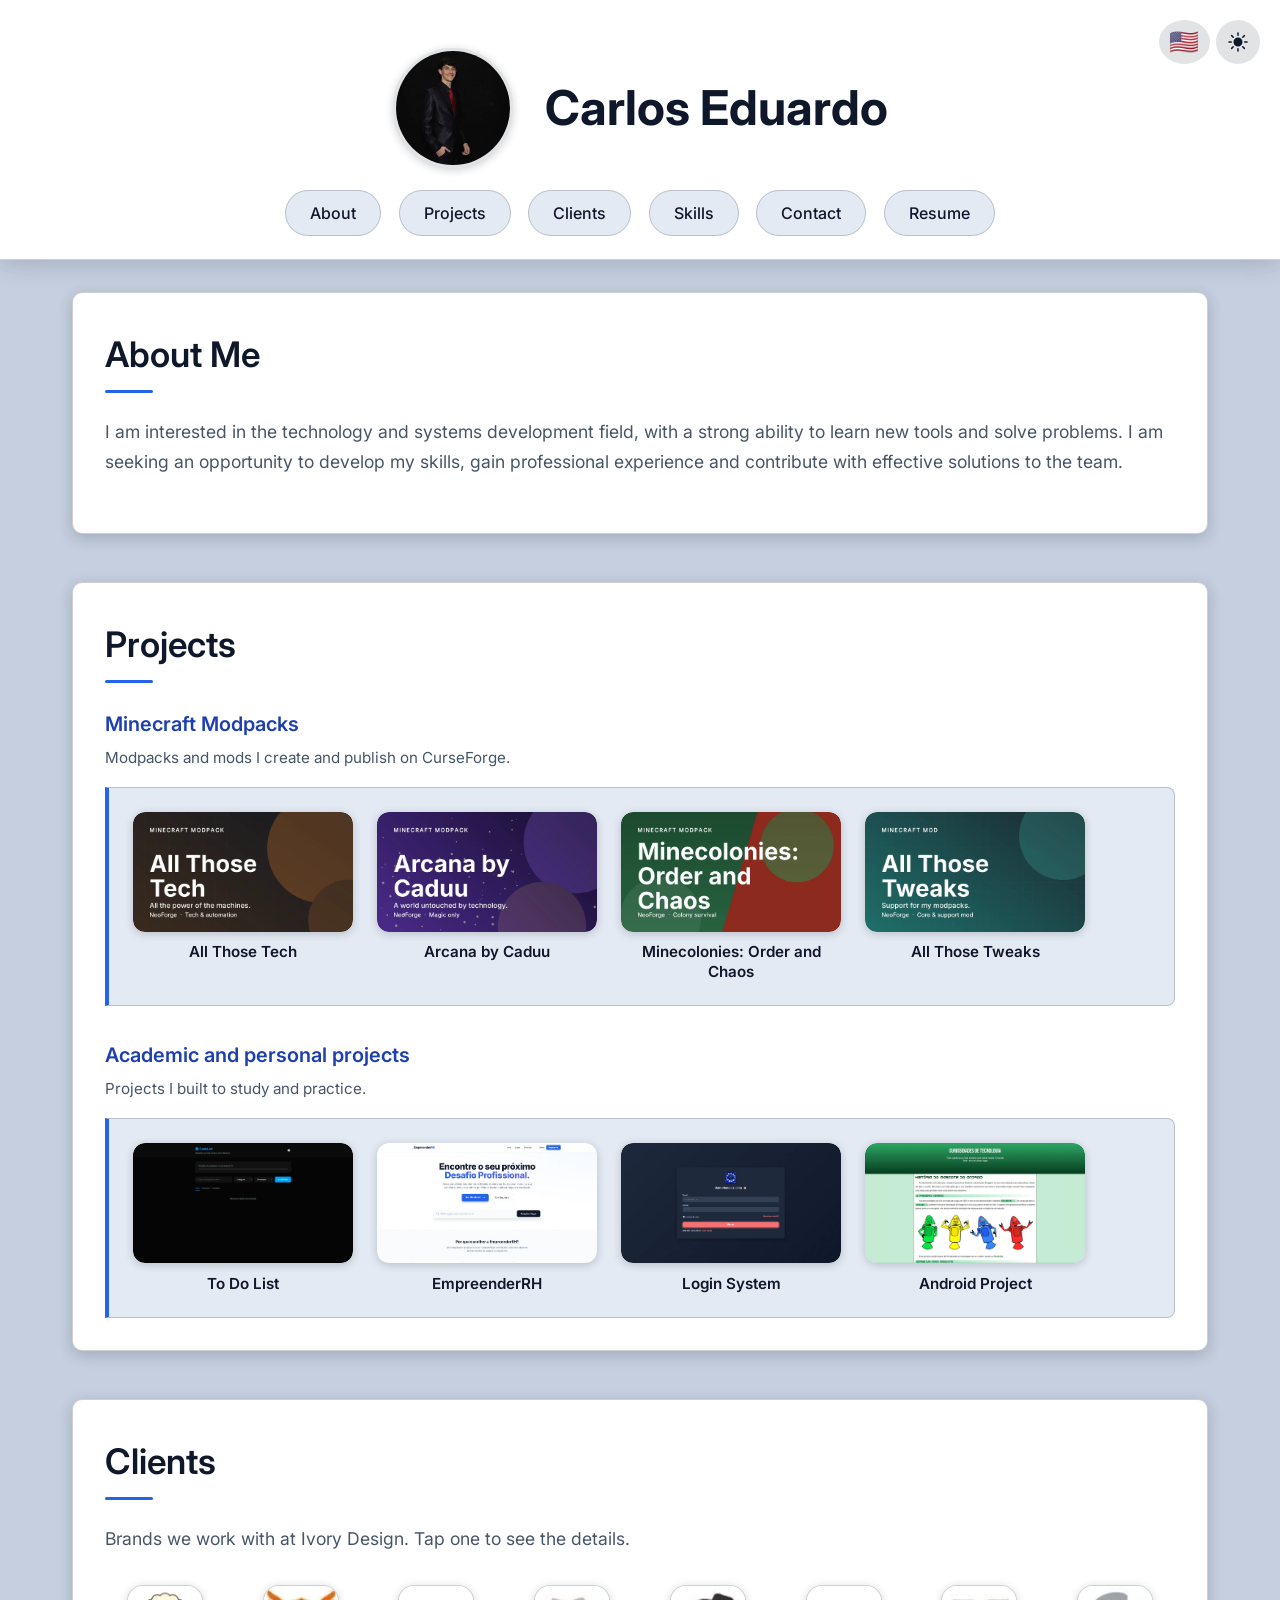
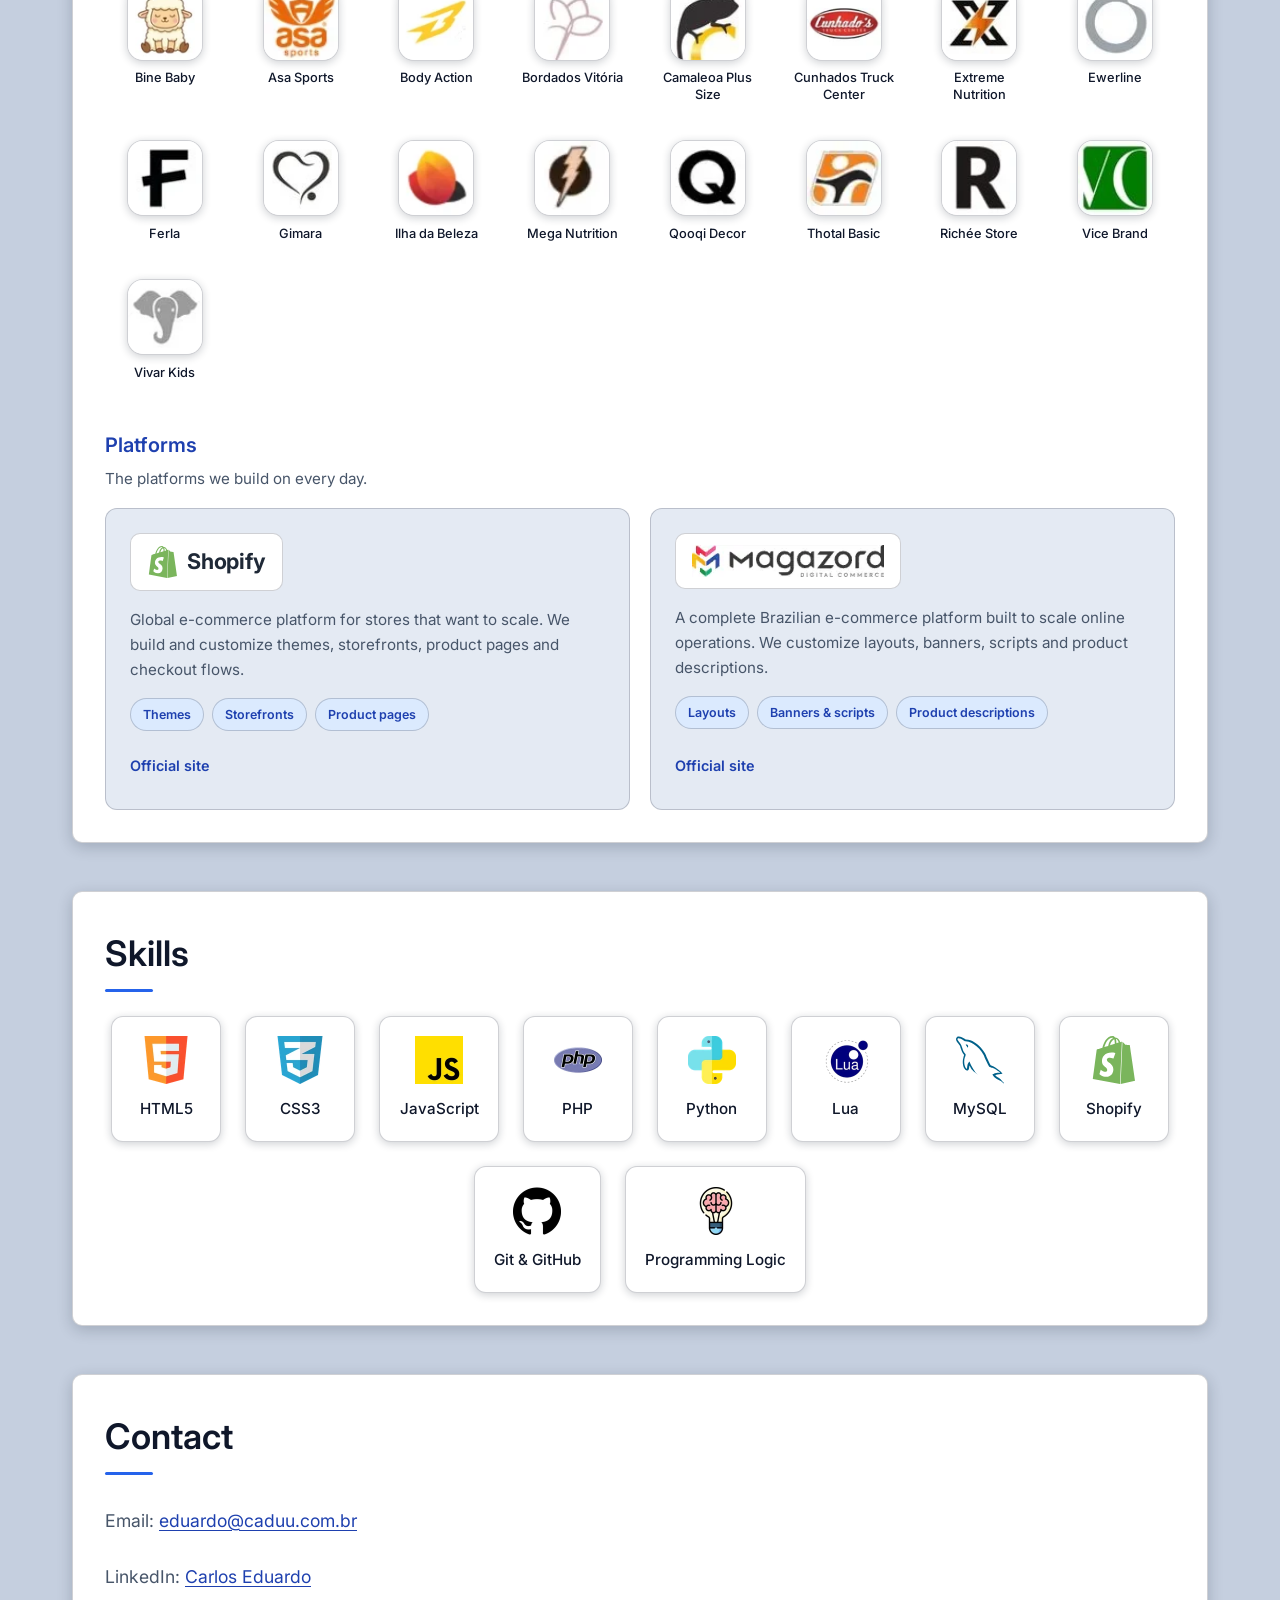
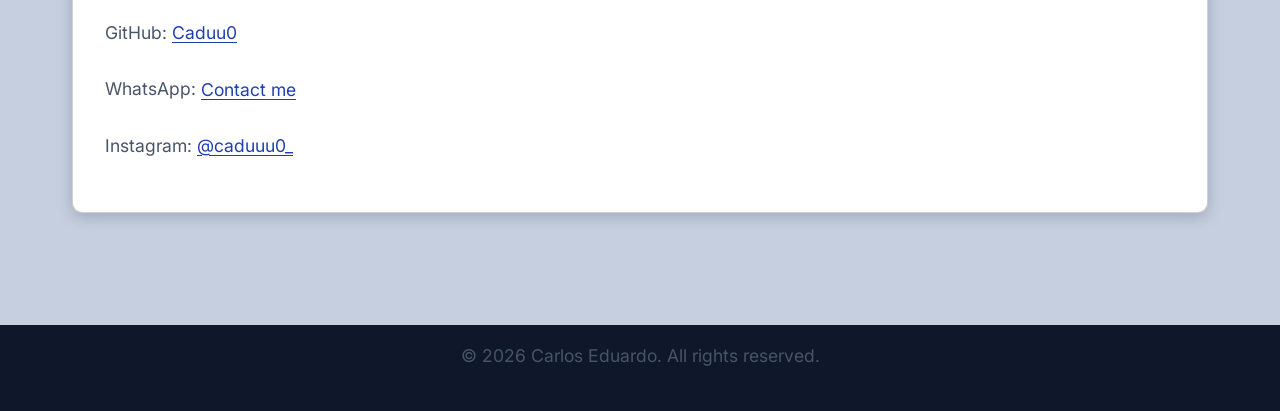
==== commit 4e7c3728: "Portfolio: ajustes do QA (menu, banner Mega Nutrition, alvos de toque) e novo layout mobile dos proj" ====
--- a/index.html
+++ b/index.html
@@ -424,7 +424,7 @@
                 <div class="cb" data-field="banner" aria-hidden="true"><span class="cb__name" data-field="bannerName"></span><span class="cb__tag" data-field="bannerTag"></span><i class="cb__a"></i><i class="cb__b"></i><i class="cb__c"></i></div>
                 <div class="client-modal__body">
                     <div class="client-modal__head">
-                        <img class="client-modal__logo" data-field="logo" alt="" width="72" height="72">
+                        <img class="client-modal__logo" data-field="logo" alt="" width="72" height="72" src="[data-uri]">
                         <div>
                             <h2 id="client-modal-title" class="client-modal__title" data-field="name"></h2>
                             <p class="client-modal__segment" data-field="segment"></p>
--- a/style.css
+++ b/style.css
@@ -202,8 +202,9 @@
 nav ul {
     list-style: none;
     display: flex;
+    flex-wrap: wrap;
     justify-content: center;
-    gap: 2rem;
+    gap: 0.9rem 1.1rem;
     margin-top: 2rem;
     position: relative;
     z-index: 1;
@@ -1261,22 +1262,41 @@
     }
 
     #projetos .projects-grid {
+        display: grid;
+        grid-template-columns: repeat(2, minmax(0, 1fr));
+        gap: 0.9rem;
+        padding: 1rem;
+    }
+
+    .projects-grid > li {
+        min-width: 0;
+    }
+
+    .project-tile {
+        width: 100%;
+        max-width: none;
         flex-direction: column;
-        align-items: flex-start;
-    }
-
-    .project-tile {
-        max-width: 100%;
-        flex-direction: row;
-        align-items: center;
-        gap: 1rem;
+        justify-content: flex-start;
+        align-items: stretch;
+        gap: 0.55rem;
         text-align: left;
+    }
+
+    .project-tile__thumb-wrap {
+        width: 100%;
+        aspect-ratio: 1200 / 655;
     }
 
     .projeto-img {
         width: 100%;
-        max-width: 180px;
-        height: auto;
+        max-width: none;
+        height: 100%;
+    }
+
+    .project-tile__name {
+        font-size: 0.9rem;
+        padding: 0 0.15rem 0.2rem;
+        overflow-wrap: anywhere;
     }
 
     .theme-toggle {
@@ -1905,7 +1925,7 @@
 
 /* Mega Nutrition: grafite e café */
 .cb--mega-nutrition { background: #14161a; color: #fff; font-family: 'Archivo', 'Inter', sans-serif; }
-.cb--mega-nutrition .cb__name { font-weight: 800; text-transform: uppercase; font-size: 10.4cqw; letter-spacing: -0.015em; max-width: 56%; }
+.cb--mega-nutrition .cb__name { font-weight: 800; text-transform: uppercase; font-size: 9cqw; letter-spacing: -0.015em; max-width: 62%; }
 .cb--mega-nutrition .cb__tag { color: #d9b48a; font-weight: 600; max-width: 52%; }
 .cb--mega-nutrition .cb__a { right: 7cqw; top: 14cqw; bottom: 14cqw; width: 22cqw; border-radius: 2cqw; background: linear-gradient(90deg, #6e4222, #b9814b 45%, #8a5a33); box-shadow: 0 0 0 0.8cqw #14161a, 0 0 0 1.4cqw rgba(217, 180, 138, 0.4); }
 .cb--mega-nutrition .cb__b { right: 7cqw; top: 14cqw; width: 22cqw; height: 5cqw; border-radius: 2cqw 2cqw 0 0; background: #2a2d33; }
@@ -1958,3 +1978,17 @@
 .client-modal__actions a.project-modal__btn--primary:visited { color: #ffffff; }
 .client-modal__actions a.project-modal__btn--ghost,
 .client-modal__actions a.project-modal__btn--ghost:visited { color: var(--link-color); }
+
+/* alvos de toque (mínimo 24px de altura) */
+.platform-card__link,
+#contato p a,
+footer a {
+    display: inline-block;
+    padding: 0.45rem 0;
+}
+
+@media (max-width: 480px) {
+    .client-grid { grid-template-columns: repeat(3, minmax(0, 1fr)); gap: 1.25rem 0.5rem; }
+    .client-logo__img { width: 68px; height: 68px; }
+    .client-logo__name { font-size: 0.74rem; }
+}
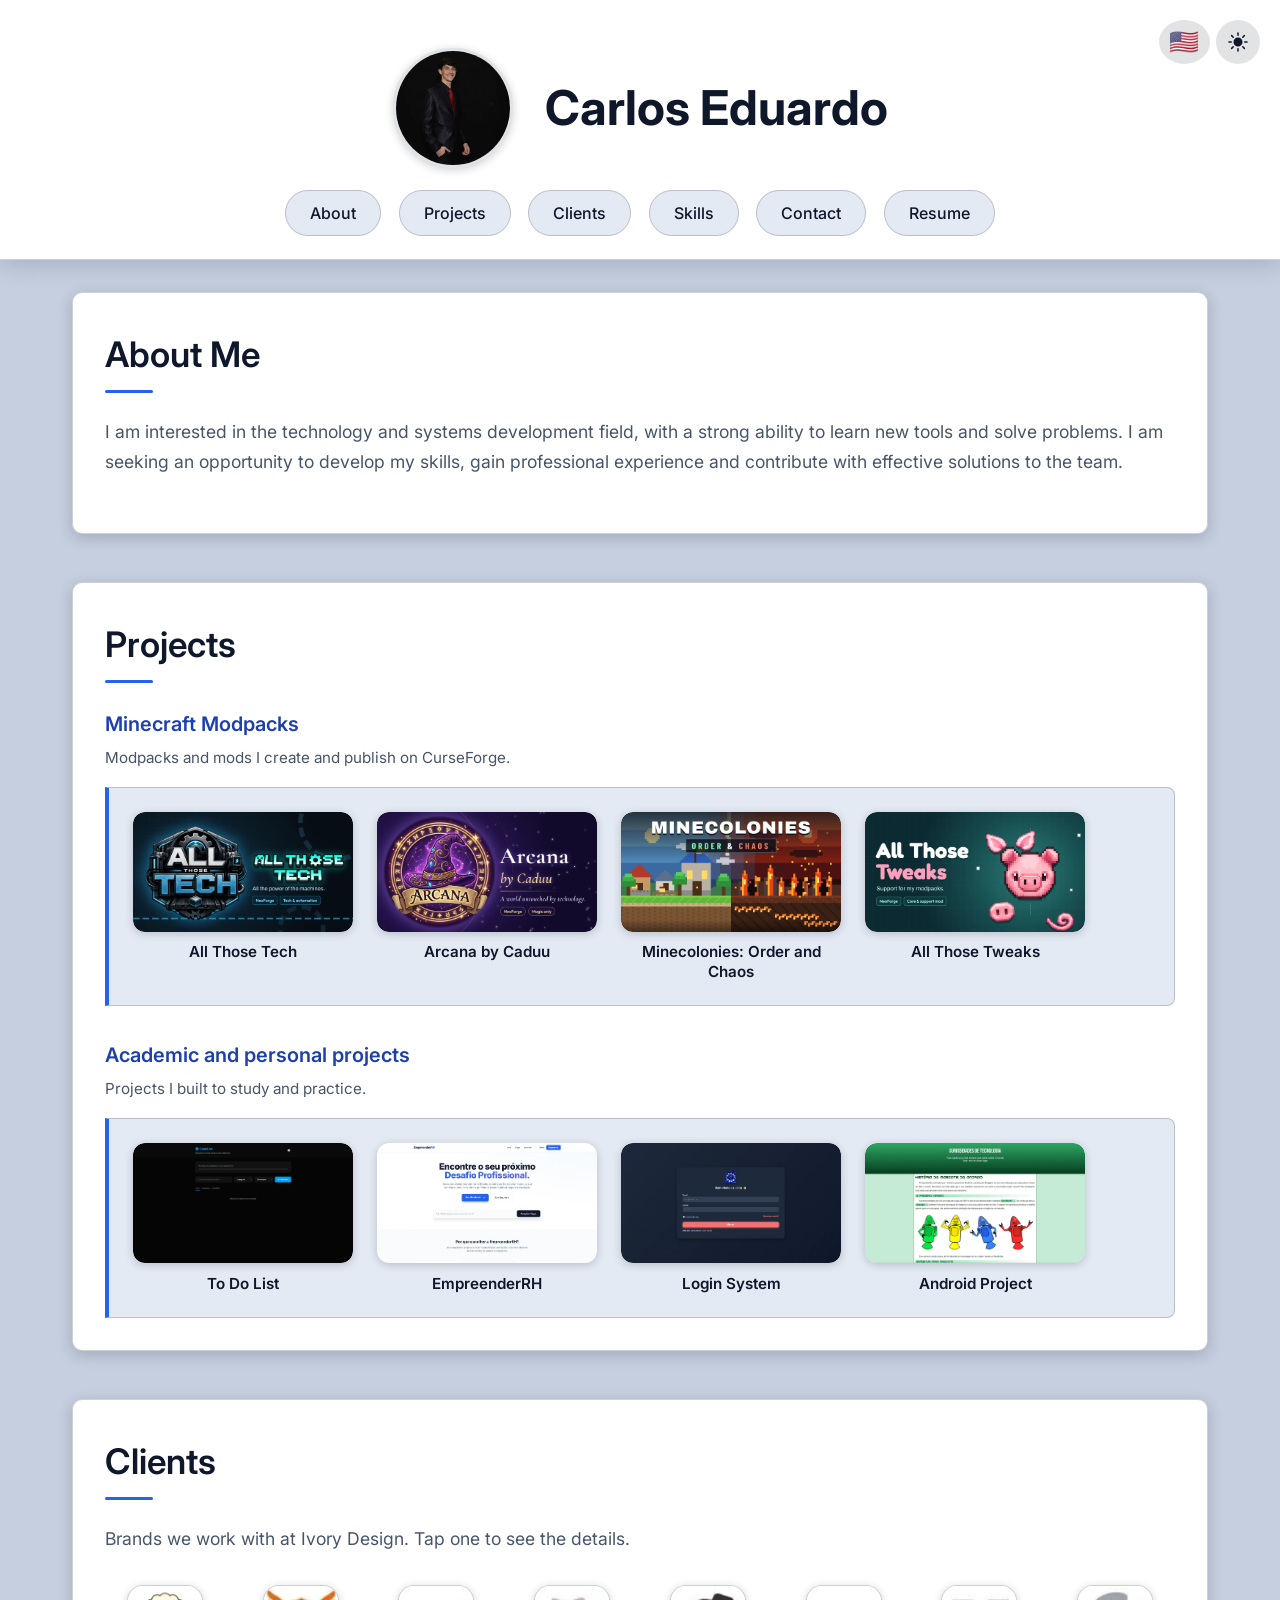
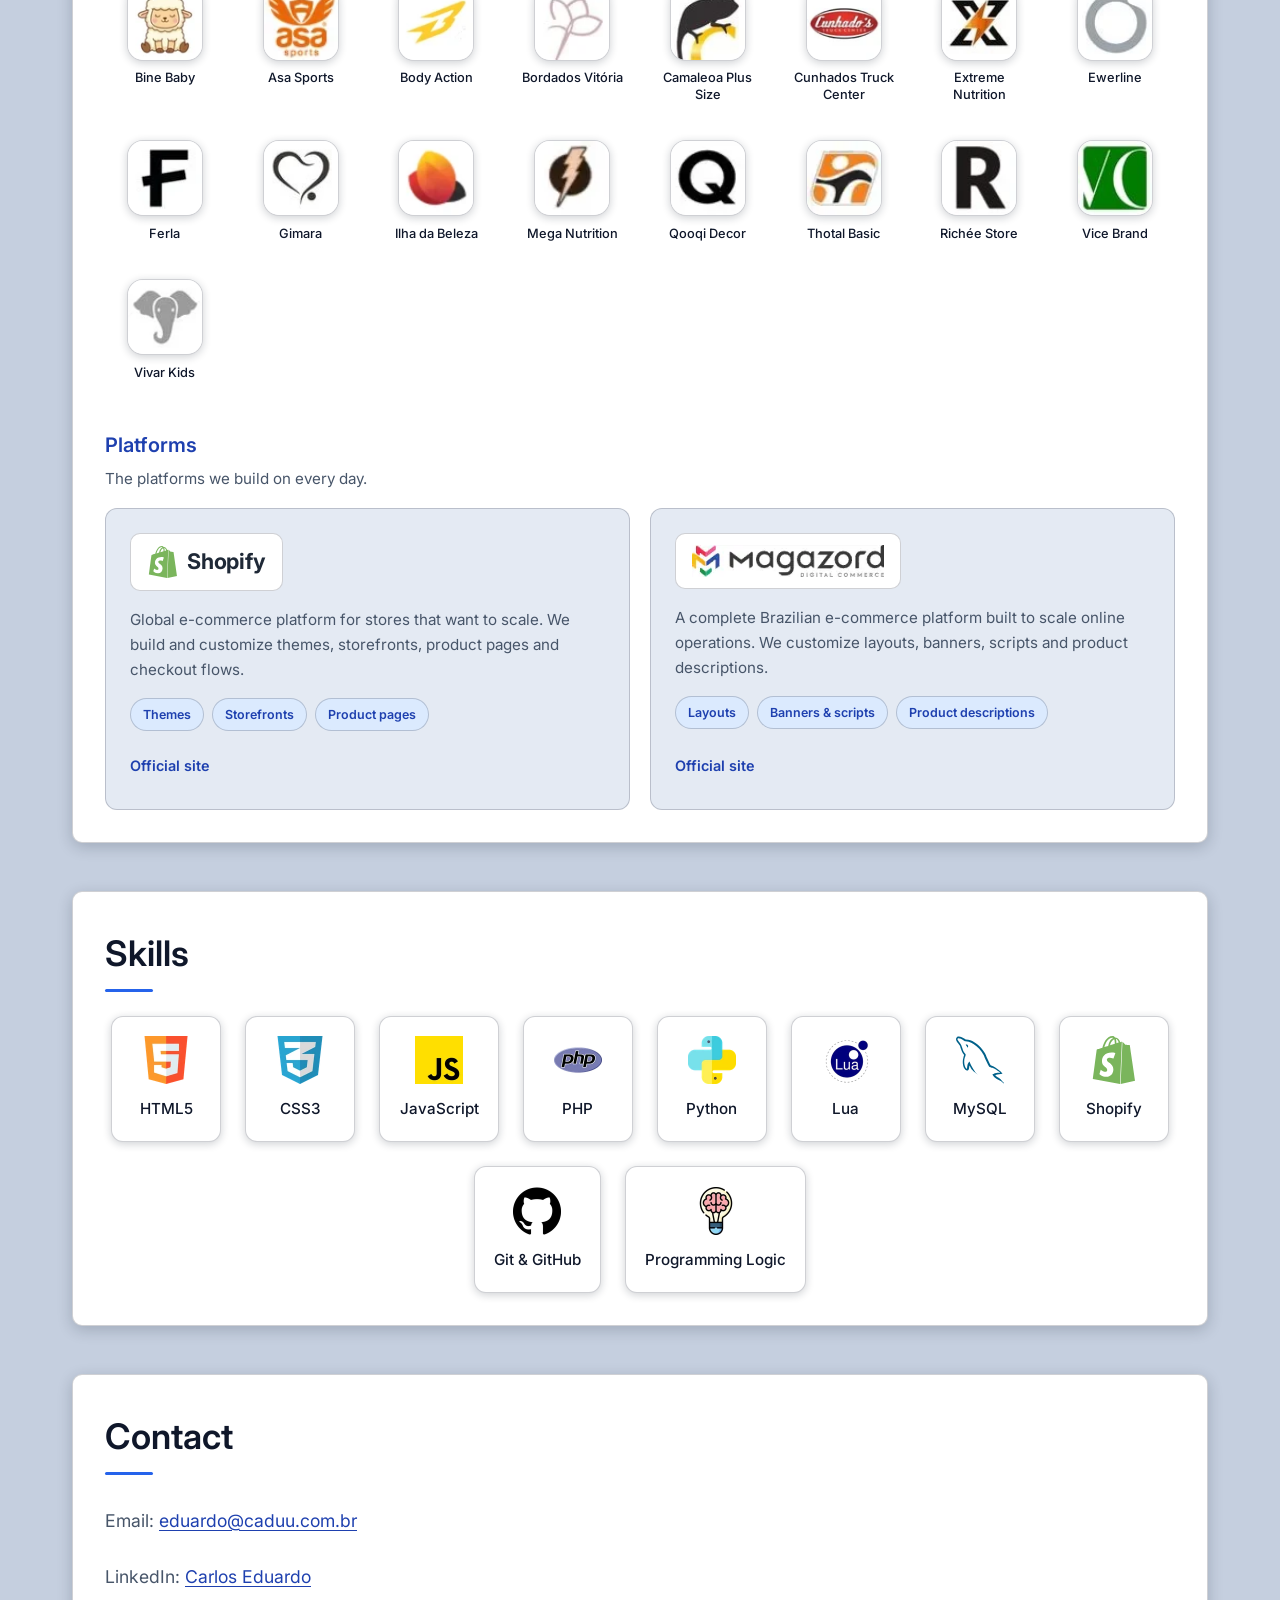
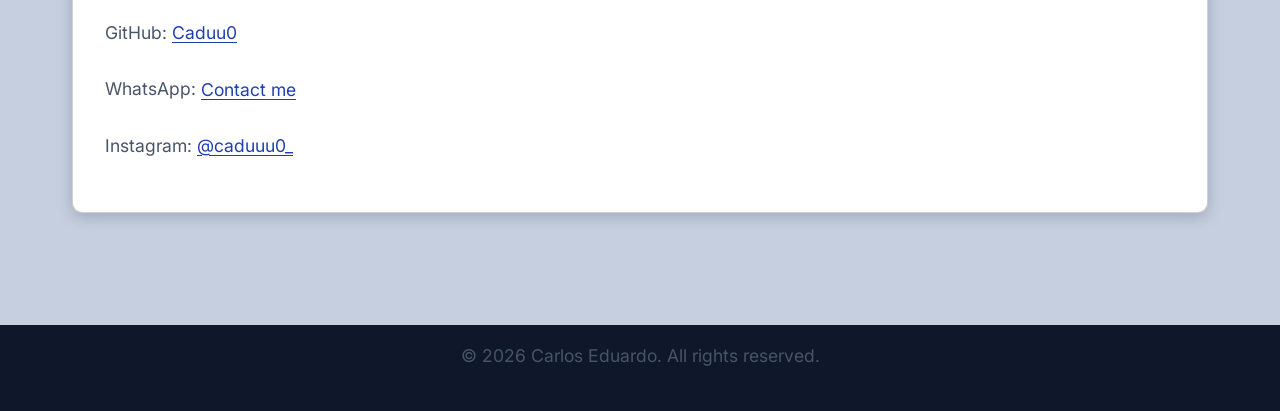
==== commit ed6190ac: "Atualiza cache dos banners dos modpacks" ====
--- a/index.html
+++ b/index.html
@@ -109,7 +109,7 @@
                     <li>
                         <button type="button" class="project-tile" data-project="allthosetech" aria-haspopup="dialog">
                             <span class="project-tile__thumb-wrap">
-                                <img src="img/projects/all-those-tech.webp" alt="" class="projeto-img" width="1200" height="655" loading="lazy" decoding="async">
+                                <img src="img/projects/all-those-tech.webp?v=2" alt="" class="projeto-img" width="1200" height="655" loading="lazy" decoding="async">
                             </span>
                             <span class="project-tile__name" data-i18n="projects.allThoseTech.name">All Those Tech</span>
                         </button>
@@ -117,7 +117,7 @@
                     <li>
                         <button type="button" class="project-tile" data-project="arcana" aria-haspopup="dialog">
                             <span class="project-tile__thumb-wrap">
-                                <img src="img/projects/arcana.webp" alt="" class="projeto-img" width="1200" height="655" loading="lazy" decoding="async">
+                                <img src="img/projects/arcana.webp?v=2" alt="" class="projeto-img" width="1200" height="655" loading="lazy" decoding="async">
                             </span>
                             <span class="project-tile__name" data-i18n="projects.arcana.name">Arcana by Caduu</span>
                         </button>
@@ -125,7 +125,7 @@
                     <li>
                         <button type="button" class="project-tile" data-project="minecolonies" aria-haspopup="dialog">
                             <span class="project-tile__thumb-wrap">
-                                <img src="img/projects/minecolonies.webp" alt="" class="projeto-img" width="1200" height="655" loading="lazy" decoding="async">
+                                <img src="img/projects/minecolonies.webp?v=2" alt="" class="projeto-img" width="1200" height="655" loading="lazy" decoding="async">
                             </span>
                             <span class="project-tile__name" data-i18n="projects.minecolonies.name">Minecolonies: Order and Chaos</span>
                         </button>
@@ -133,7 +133,7 @@
                     <li>
                         <button type="button" class="project-tile" data-project="allthosetweaks" aria-haspopup="dialog">
                             <span class="project-tile__thumb-wrap">
-                                <img src="img/projects/all-those-tweaks.webp" alt="" class="projeto-img" width="1200" height="655" loading="lazy" decoding="async">
+                                <img src="img/projects/all-those-tweaks.webp?v=2" alt="" class="projeto-img" width="1200" height="655" loading="lazy" decoding="async">
                             </span>
                             <span class="project-tile__name" data-i18n="projects.allThoseTweaks.name">All Those Tweaks</span>
                         </button>
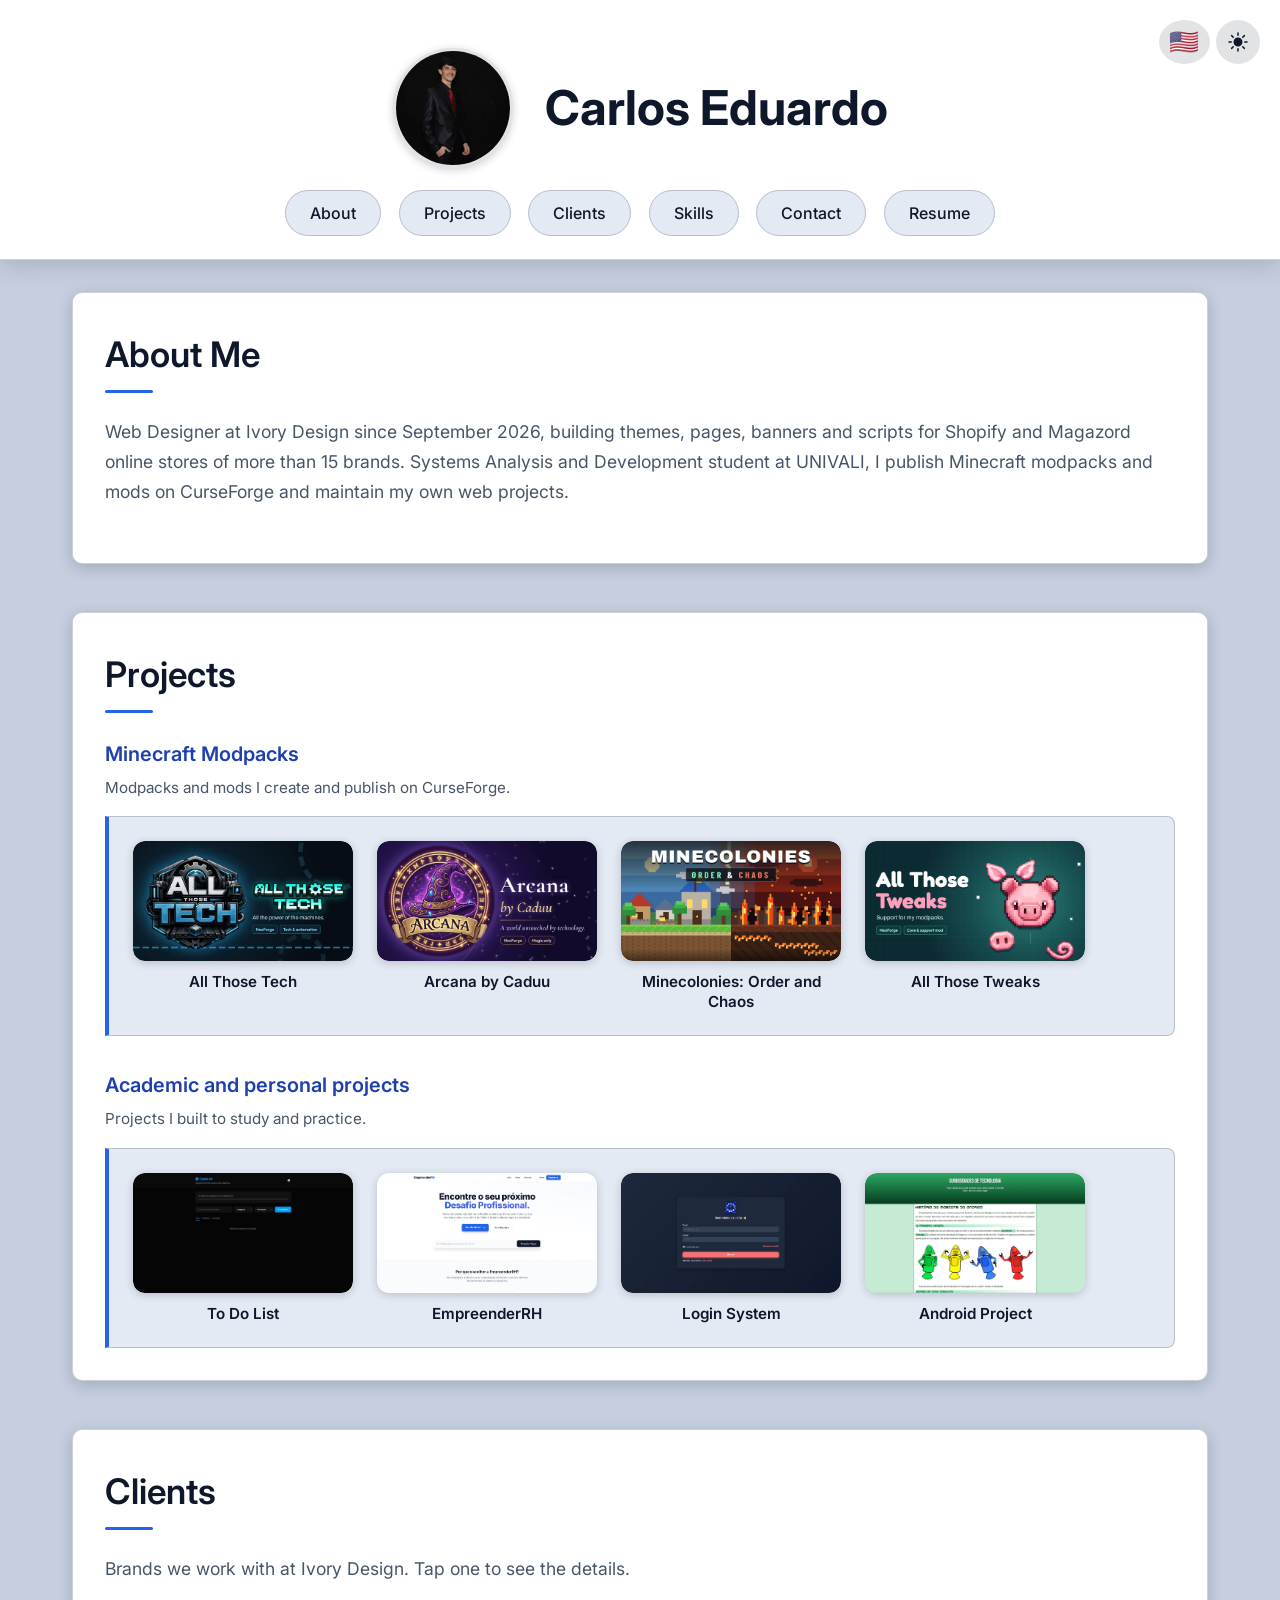
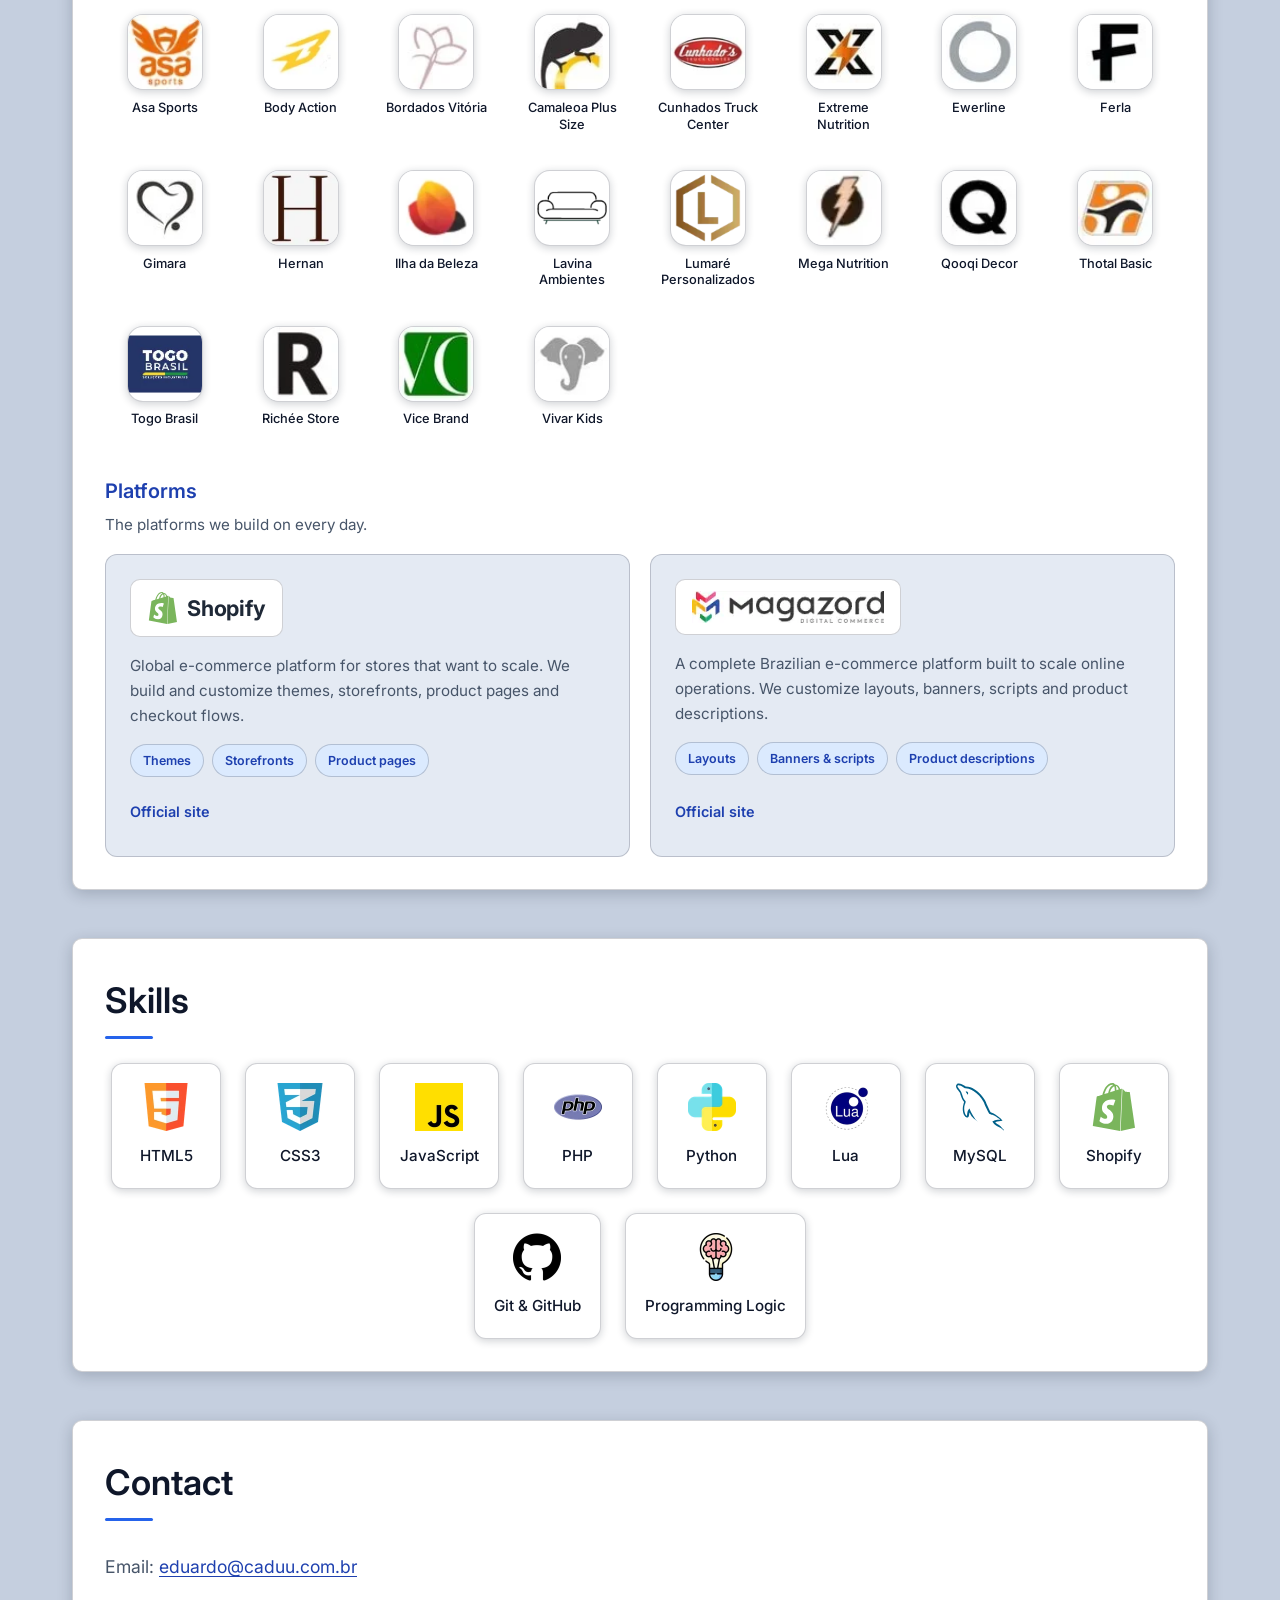
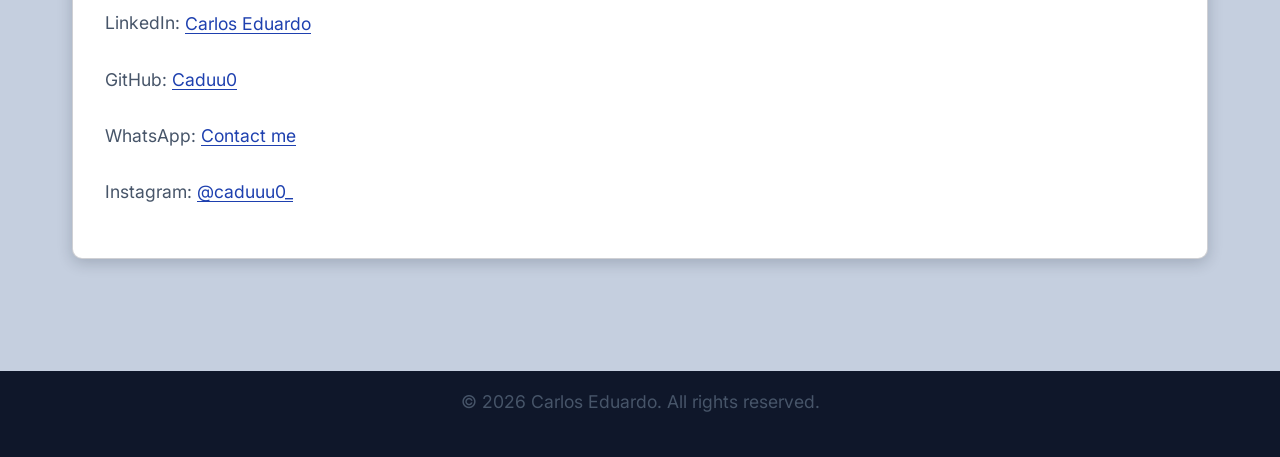
==== commit 2db546fa: "Atualiza clientes, currículo e textos do portfólio - Clientes: remove Bine Baby; adiciona Hernan, La" ====
--- a/index.html
+++ b/index.html
@@ -98,7 +98,7 @@
     <main id="main">
         <section id="sobre" class="reveal">
             <h2 data-i18n="home.about.title">Sobre Mim</h2>
-            <p data-i18n="home.about.text">Tenho interesse na área de tecnologia e desenvolvimento de sistemas, possuindo facilidade para aprender novas ferramentas e resolver problemas. Busco uma oportunidade para desenvolver minhas habilidades, adquirir experiência profissional e contribuir com soluções eficientes para a equipe.</p>
+            <p data-i18n="home.about.text">Web Designer na Ivory Design desde setembro de 2026, desenvolvo temas, páginas, banners e scripts para lojas virtuais em Shopify e Magazord de mais de 15 marcas. Estudante de Análise e Desenvolvimento de Sistemas na UNIVALI, publico modpacks e mods de Minecraft no CurseForge e mantenho projetos próprios em web.</p>
         </section>
         <section id="projetos" class="reveal">
             <h2 data-i18n="home.projects.title">Projetos</h2>
@@ -184,12 +184,6 @@
             <p class="clients-lead" data-i18n="home.clients.lead">Marcas que atendemos na Ivory Design.</p>
             <ul class="client-grid">
                 <li>
-                    <button type="button" class="client-logo" data-client="bine-baby" aria-haspopup="dialog">
-                        <img class="client-logo__img" src="img/clients/bine-baby.webp" alt="" width="76" height="76" loading="lazy" decoding="async">
-                        <span class="client-logo__name">Bine Baby</span>
-                    </button>
-                </li>
-                <li>
                     <button type="button" class="client-logo" data-client="asa-sports" aria-haspopup="dialog">
                         <img class="client-logo__img" src="img/clients/asa-sports.webp" alt="" width="76" height="76" loading="lazy" decoding="async">
                         <span class="client-logo__name">Asa Sports</span>
@@ -244,12 +238,30 @@
                     </button>
                 </li>
                 <li>
+                    <button type="button" class="client-logo" data-client="hernan" aria-haspopup="dialog">
+                        <img class="client-logo__img" src="img/clients/hernan.webp" alt="" width="76" height="76" loading="lazy" decoding="async">
+                        <span class="client-logo__name">Hernan</span>
+                    </button>
+                </li>
+                <li>
                     <button type="button" class="client-logo" data-client="ilha-da-beleza" aria-haspopup="dialog">
                         <img class="client-logo__img" src="img/clients/ilha-da-beleza.webp" alt="" width="76" height="76" loading="lazy" decoding="async">
                         <span class="client-logo__name">Ilha da Beleza</span>
                     </button>
                 </li>
                 <li>
+                    <button type="button" class="client-logo" data-client="lavina-ambientes" aria-haspopup="dialog">
+                        <img class="client-logo__img" src="img/clients/lavina-ambientes.webp" alt="" width="76" height="76" loading="lazy" decoding="async">
+                        <span class="client-logo__name">Lavina Ambientes</span>
+                    </button>
+                </li>
+                <li>
+                    <button type="button" class="client-logo" data-client="lumare-personalizados" aria-haspopup="dialog">
+                        <img class="client-logo__img" src="img/clients/lumare-personalizados.webp" alt="" width="76" height="76" loading="lazy" decoding="async">
+                        <span class="client-logo__name">Lumaré Personalizados</span>
+                    </button>
+                </li>
+                <li>
                     <button type="button" class="client-logo" data-client="mega-nutrition" aria-haspopup="dialog">
                         <img class="client-logo__img" src="img/clients/mega-nutrition.webp" alt="" width="76" height="76" loading="lazy" decoding="async">
                         <span class="client-logo__name">Mega Nutrition</span>
@@ -265,6 +277,12 @@
                     <button type="button" class="client-logo" data-client="thotal-basic" aria-haspopup="dialog">
                         <img class="client-logo__img" src="img/clients/thotal-basic.webp" alt="" width="76" height="76" loading="lazy" decoding="async">
                         <span class="client-logo__name">Thotal Basic</span>
+                    </button>
+                </li>
+                <li>
+                    <button type="button" class="client-logo" data-client="togo-brasil" aria-haspopup="dialog">
+                        <img class="client-logo__img" src="img/clients/togo-brasil.webp" alt="" width="76" height="76" loading="lazy" decoding="async">
+                        <span class="client-logo__name">Togo Brasil</span>
                     </button>
                 </li>
                 <li>
--- a/style.css
+++ b/style.css
@@ -1843,14 +1843,6 @@
 .cb--asa-sports .cb__b { top: 0; bottom: 0; right: 22cqw; width: 5cqw; background: rgba(236, 102, 8, 0.4); transform: skewX(-16deg); }
 .cb--asa-sports .cb__c { top: 0; bottom: 0; right: 30cqw; width: 1.4cqw; background: #1f1f1f; transform: skewX(-16deg); }
 
-/* Bine Baby: creme, caramelo e azul-marinho */
-.cb--bine-baby { background: #f7eee4; color: #122d47; font-family: 'Fredoka', 'Inter', sans-serif; }
-.cb--bine-baby .cb__name { font-weight: 600; font-size: 14cqw; }
-.cb--bine-baby .cb__tag { color: #7a4f39; font-weight: 600; }
-.cb--bine-baby .cb__a { right: -12cqw; top: -14cqw; width: 52cqw; height: 52cqw; border-radius: 50%; background: #b07454; }
-.cb--bine-baby .cb__b { right: 18cqw; bottom: -10cqw; width: 28cqw; height: 28cqw; border-radius: 50%; background: #e8cdb6; }
-.cb--bine-baby .cb__c { right: 6cqw; bottom: 8cqw; width: 14cqw; height: 14cqw; background: radial-gradient(circle, #122d47 0 0.7cqw, transparent 0.8cqw) 0 0 / 3.5cqw 3.5cqw; opacity: 0.55; }
-
 /* Body Action: preto e amarelo com listras de velocidade */
 .cb--body-action { background: #121212; color: #fff; font-family: 'Poppins', 'Inter', sans-serif; }
 .cb--body-action .cb__name { font-weight: 800; font-style: italic; text-transform: uppercase; font-size: 11cqw; letter-spacing: -0.01em; }
